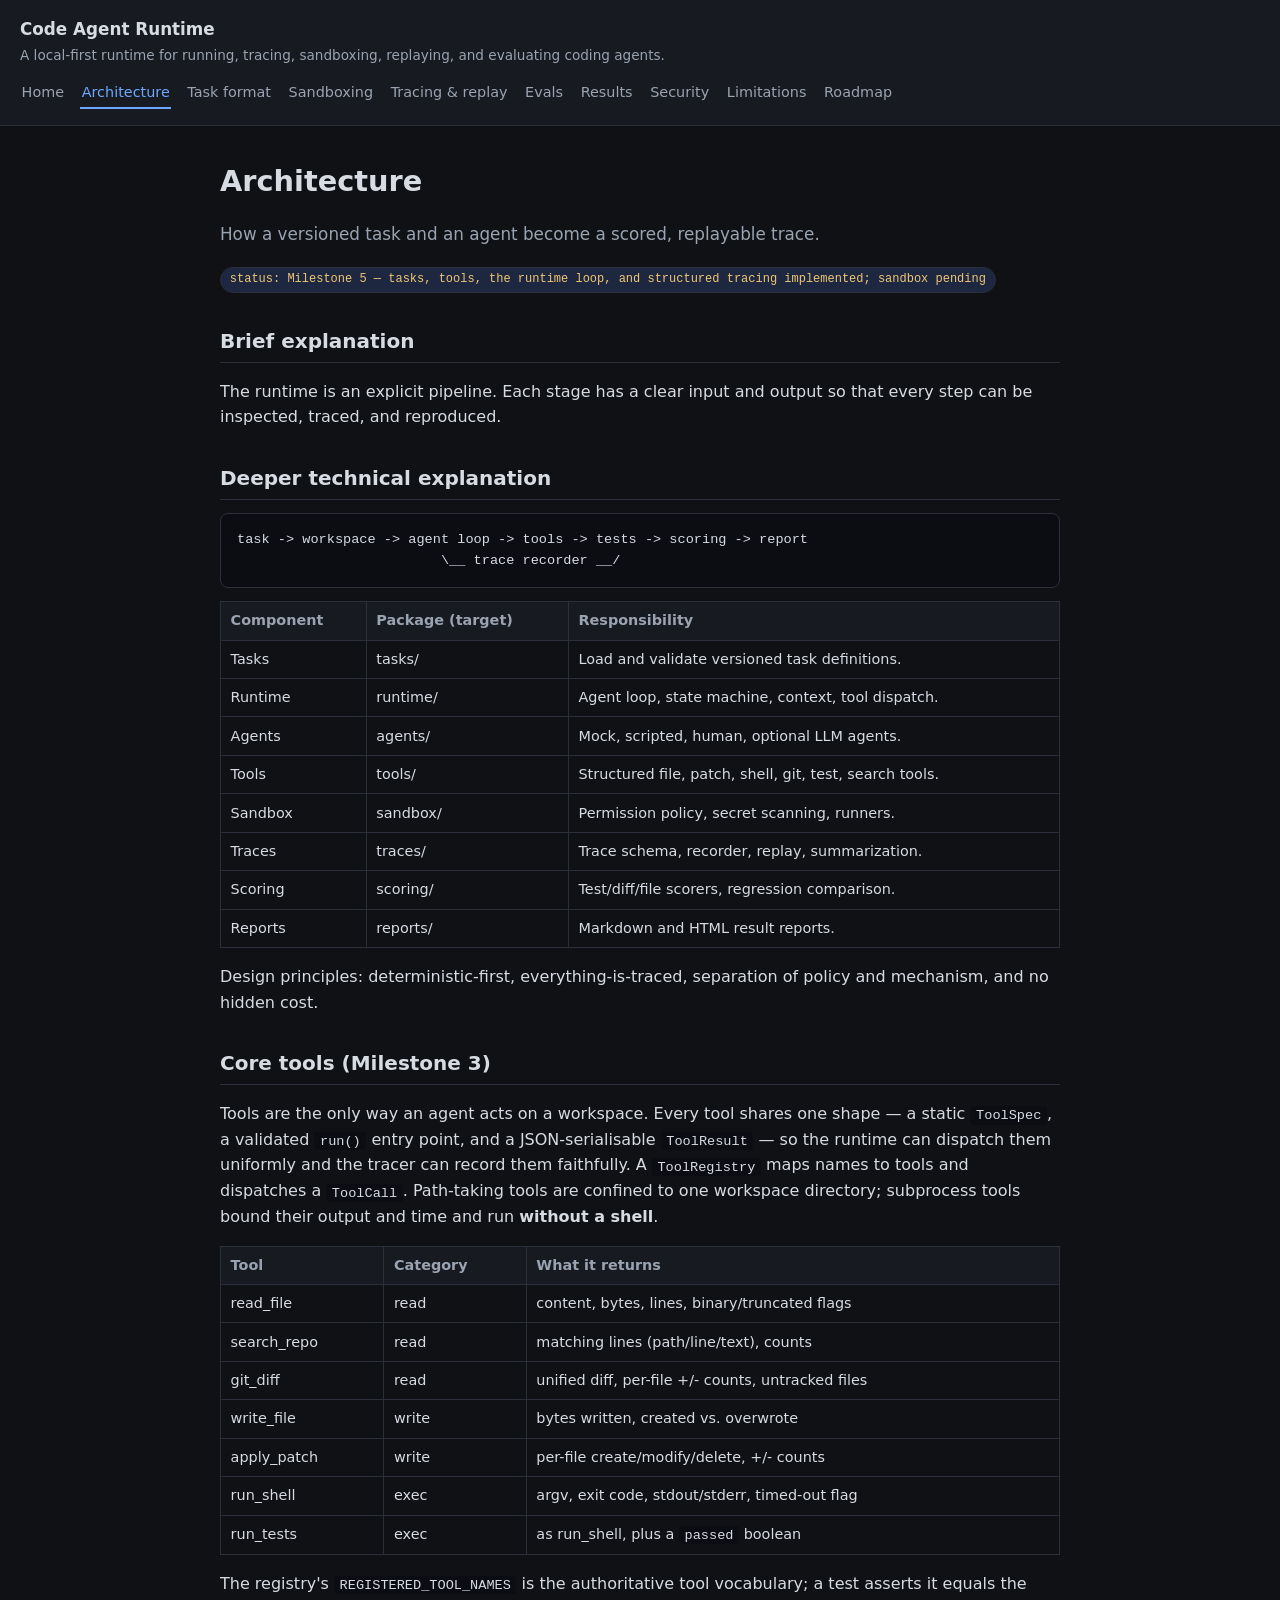
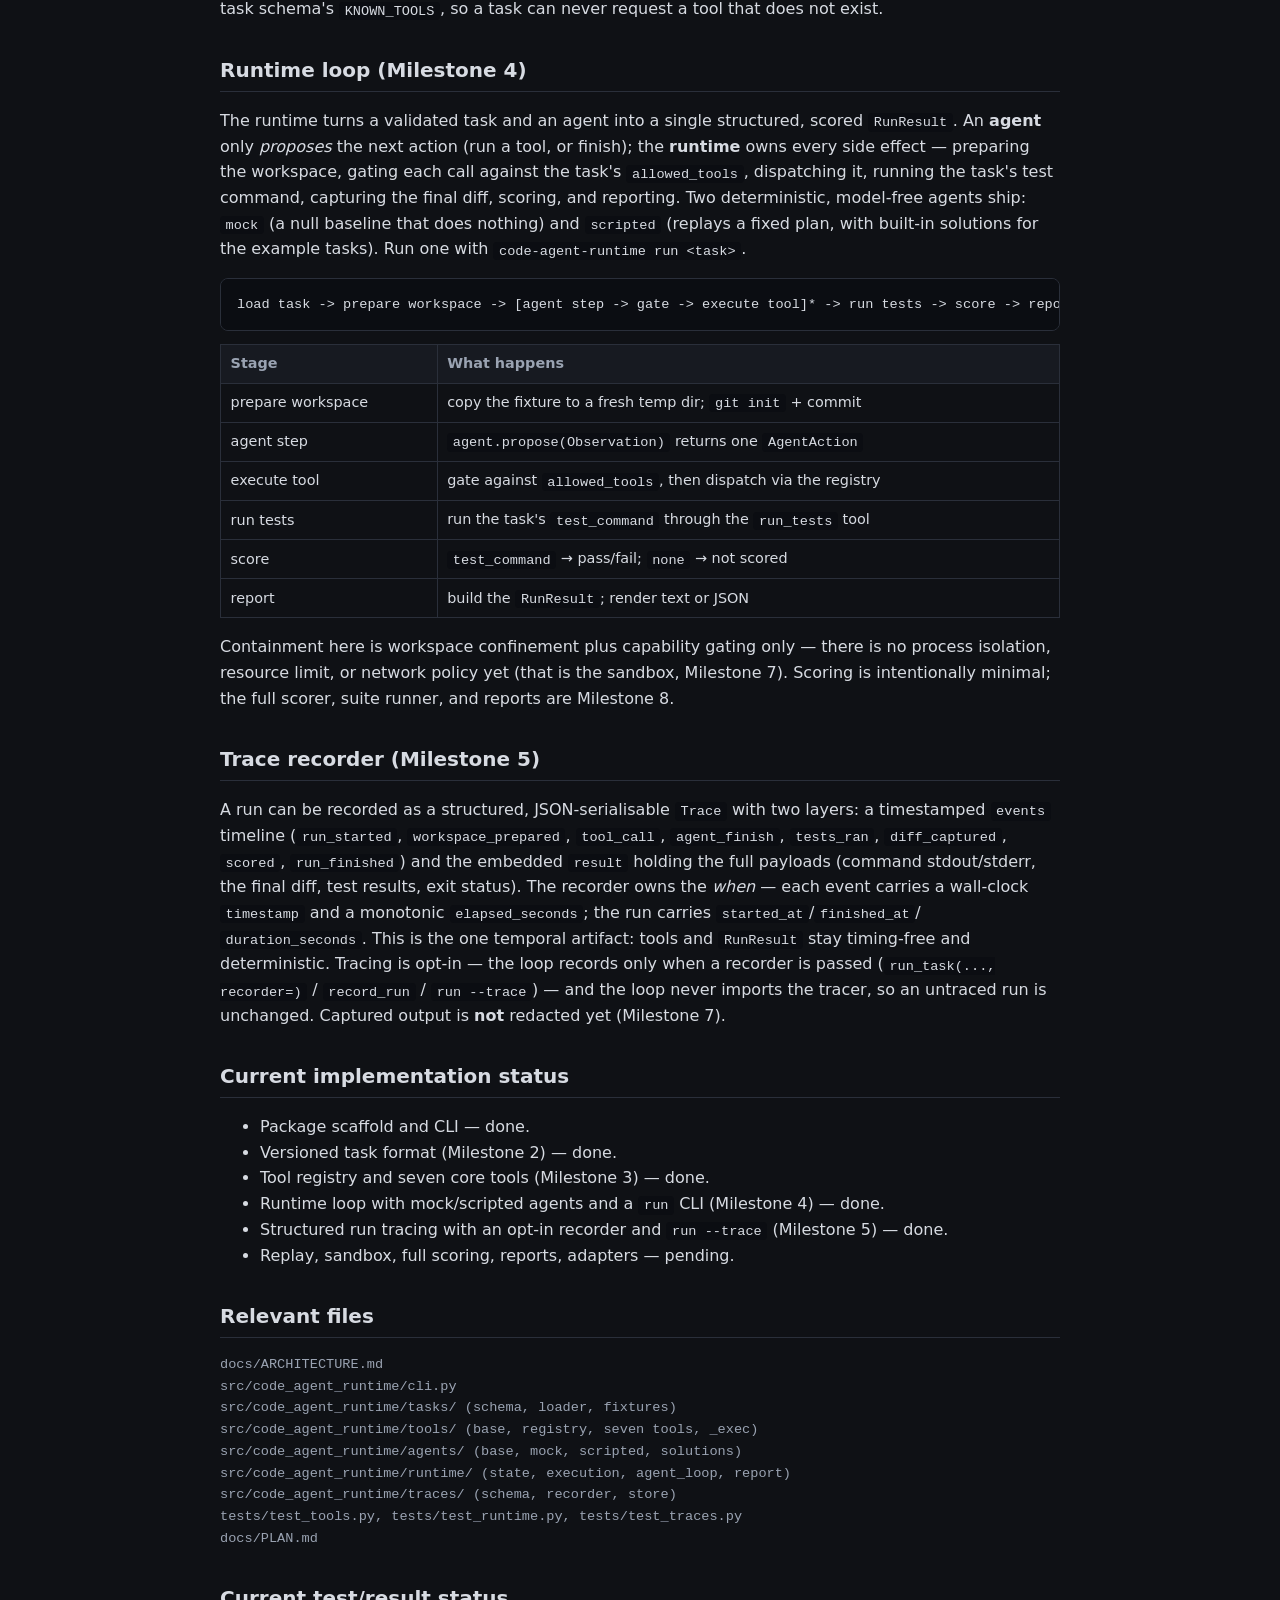
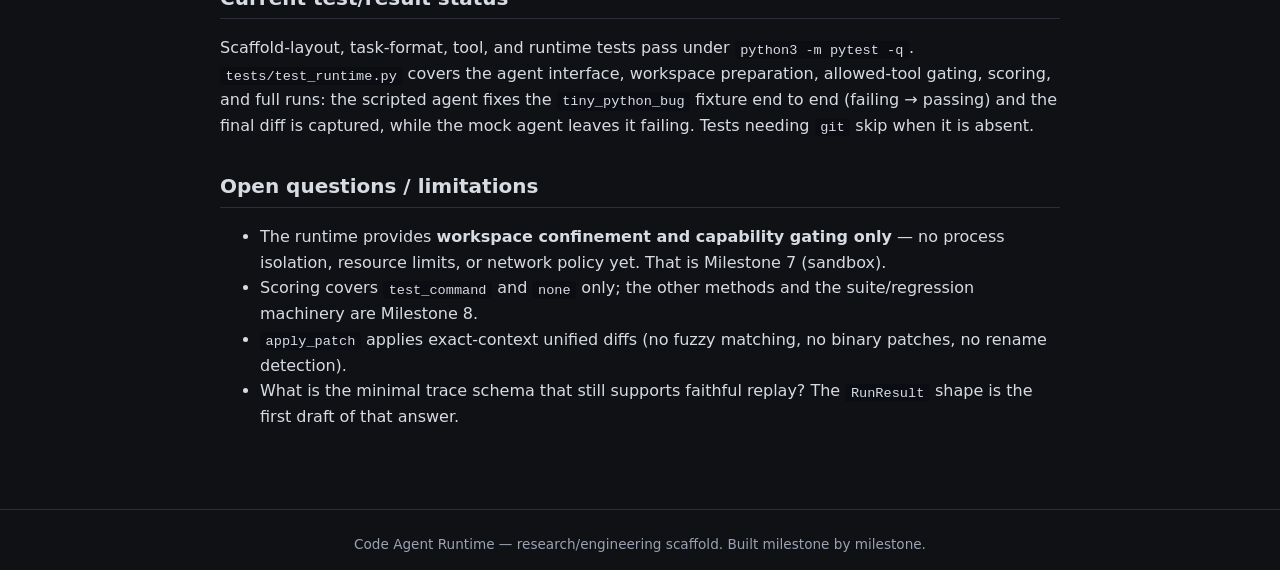
==== site/architecture.html @ aebbe6ce "Add structured run tracing Milestone 5: record every run as a structured, JSON-serialisable Trace — " ====
<!doctype html>
<html lang="en">
<head>
  <meta charset="utf-8">
  <meta name="viewport" content="width=device-width, initial-scale=1">
  <title>Architecture — Code Agent Runtime</title>
  <link rel="stylesheet" href="style.css">
</head>
<body>
<header class="site">
  <a class="brand" href="index.html">Code Agent Runtime</a>
  <div class="tagline">A local-first runtime for running, tracing, sandboxing, replaying, and evaluating coding agents.</div>
  <nav class="site">
    <a href="index.html">Home</a>
    <a href="architecture.html" class="active">Architecture</a>
    <a href="task-format.html">Task format</a>
    <a href="sandboxing.html">Sandboxing</a>
    <a href="tracing-replay.html">Tracing &amp; replay</a>
    <a href="evals.html">Evals</a>
    <a href="results.html">Results</a>
    <a href="security.html">Security</a>
    <a href="limitations.html">Limitations</a>
    <a href="roadmap.html">Roadmap</a>
  </nav>
</header>
<main>
  <h1>Architecture</h1>
  <p class="lede">How a versioned task and an agent become a scored, replayable trace.</p>
  <p><span class="status scaffold">status: Milestone 5 — tasks, tools, the runtime loop, and structured tracing implemented; sandbox pending</span></p>

  <h2>Brief explanation</h2>
  <p>The runtime is an explicit pipeline. Each stage has a clear input and output so that
  every step can be inspected, traced, and reproduced.</p>

  <h2>Deeper technical explanation</h2>
  <pre><code>task -&gt; workspace -&gt; agent loop -&gt; tools -&gt; tests -&gt; scoring -&gt; report
                         \__ trace recorder __/</code></pre>
  <table>
    <tr><th>Component</th><th>Package (target)</th><th>Responsibility</th></tr>
    <tr><td>Tasks</td><td>tasks/</td><td>Load and validate versioned task definitions.</td></tr>
    <tr><td>Runtime</td><td>runtime/</td><td>Agent loop, state machine, context, tool dispatch.</td></tr>
    <tr><td>Agents</td><td>agents/</td><td>Mock, scripted, human, optional LLM agents.</td></tr>
    <tr><td>Tools</td><td>tools/</td><td>Structured file, patch, shell, git, test, search tools.</td></tr>
    <tr><td>Sandbox</td><td>sandbox/</td><td>Permission policy, secret scanning, runners.</td></tr>
    <tr><td>Traces</td><td>traces/</td><td>Trace schema, recorder, replay, summarization.</td></tr>
    <tr><td>Scoring</td><td>scoring/</td><td>Test/diff/file scorers, regression comparison.</td></tr>
    <tr><td>Reports</td><td>reports/</td><td>Markdown and HTML result reports.</td></tr>
  </table>
  <p>Design principles: deterministic-first, everything-is-traced, separation of policy and
  mechanism, and no hidden cost.</p>

  <h2>Core tools (Milestone 3)</h2>
  <p>Tools are the only way an agent acts on a workspace. Every tool shares one shape — a
  static <code>ToolSpec</code>, a validated <code>run()</code> entry point, and a
  JSON-serialisable <code>ToolResult</code> — so the runtime can dispatch them uniformly and
  the tracer can record them faithfully. A <code>ToolRegistry</code> maps names to tools and
  dispatches a <code>ToolCall</code>. Path-taking tools are confined to one workspace
  directory; subprocess tools bound their output and time and run <strong>without a
  shell</strong>.</p>
  <table>
    <tr><th>Tool</th><th>Category</th><th>What it returns</th></tr>
    <tr><td>read_file</td><td>read</td><td>content, bytes, lines, binary/truncated flags</td></tr>
    <tr><td>search_repo</td><td>read</td><td>matching lines (path/line/text), counts</td></tr>
    <tr><td>git_diff</td><td>read</td><td>unified diff, per-file +/- counts, untracked files</td></tr>
    <tr><td>write_file</td><td>write</td><td>bytes written, created vs. overwrote</td></tr>
    <tr><td>apply_patch</td><td>write</td><td>per-file create/modify/delete, +/- counts</td></tr>
    <tr><td>run_shell</td><td>exec</td><td>argv, exit code, stdout/stderr, timed-out flag</td></tr>
    <tr><td>run_tests</td><td>exec</td><td>as run_shell, plus a <code>passed</code> boolean</td></tr>
  </table>
  <p>The registry's <code>REGISTERED_TOOL_NAMES</code> is the authoritative tool vocabulary;
  a test asserts it equals the task schema's <code>KNOWN_TOOLS</code>, so a task can never
  request a tool that does not exist.</p>

  <h2>Runtime loop (Milestone 4)</h2>
  <p>The runtime turns a validated task and an agent into a single structured, scored
  <code>RunResult</code>. An <strong>agent</strong> only <em>proposes</em> the next action
  (run a tool, or finish); the <strong>runtime</strong> owns every side effect — preparing
  the workspace, gating each call against the task's <code>allowed_tools</code>, dispatching
  it, running the task's test command, capturing the final diff, scoring, and reporting. Two
  deterministic, model-free agents ship: <code>mock</code> (a null baseline that does
  nothing) and <code>scripted</code> (replays a fixed plan, with built-in solutions for the
  example tasks). Run one with <code>code-agent-runtime run &lt;task&gt;</code>.</p>
  <pre><code>load task -&gt; prepare workspace -&gt; [agent step -&gt; gate -&gt; execute tool]* -&gt; run tests -&gt; score -&gt; report</code></pre>
  <table>
    <tr><th>Stage</th><th>What happens</th></tr>
    <tr><td>prepare workspace</td><td>copy the fixture to a fresh temp dir; <code>git init</code> + commit</td></tr>
    <tr><td>agent step</td><td><code>agent.propose(Observation)</code> returns one <code>AgentAction</code></td></tr>
    <tr><td>execute tool</td><td>gate against <code>allowed_tools</code>, then dispatch via the registry</td></tr>
    <tr><td>run tests</td><td>run the task's <code>test_command</code> through the <code>run_tests</code> tool</td></tr>
    <tr><td>score</td><td><code>test_command</code> → pass/fail; <code>none</code> → not scored</td></tr>
    <tr><td>report</td><td>build the <code>RunResult</code>; render text or JSON</td></tr>
  </table>
  <p>Containment here is workspace confinement plus capability gating only — there is no
  process isolation, resource limit, or network policy yet (that is the sandbox, Milestone 7).
  Scoring is intentionally minimal; the full scorer, suite runner, and reports are Milestone 8.</p>

  <h2>Trace recorder (Milestone 5)</h2>
  <p>A run can be recorded as a structured, JSON-serialisable <code>Trace</code> with two
  layers: a timestamped <code>events</code> timeline (<code>run_started</code>,
  <code>workspace_prepared</code>, <code>tool_call</code>, <code>agent_finish</code>,
  <code>tests_ran</code>, <code>diff_captured</code>, <code>scored</code>,
  <code>run_finished</code>) and the embedded <code>result</code> holding the full payloads
  (command stdout/stderr, the final diff, test results, exit status). The recorder owns the
  <em>when</em> — each event carries a wall-clock <code>timestamp</code> and a monotonic
  <code>elapsed_seconds</code>; the run carries <code>started_at</code>/<code>finished_at</code>/
  <code>duration_seconds</code>. This is the one temporal artifact: tools and
  <code>RunResult</code> stay timing-free and deterministic. Tracing is opt-in — the loop
  records only when a recorder is passed (<code>run_task(..., recorder=)</code> /
  <code>record_run</code> / <code>run --trace</code>) — and the loop never imports the tracer,
  so an untraced run is unchanged. Captured output is <strong>not</strong> redacted yet
  (Milestone 7).</p>

  <h2>Current implementation status</h2>
  <ul>
    <li>Package scaffold and CLI — done.</li>
    <li>Versioned task format (Milestone 2) — done.</li>
    <li>Tool registry and seven core tools (Milestone 3) — done.</li>
    <li>Runtime loop with mock/scripted agents and a <code>run</code> CLI (Milestone 4) — done.</li>
    <li>Structured run tracing with an opt-in recorder and <code>run --trace</code> (Milestone 5) — done.</li>
    <li>Replay, sandbox, full scoring, reports, adapters — pending.</li>
  </ul>

  <h2>Relevant files</h2>
  <ul class="files">
    <li>docs/ARCHITECTURE.md</li>
    <li>src/code_agent_runtime/cli.py</li>
    <li>src/code_agent_runtime/tasks/ (schema, loader, fixtures)</li>
    <li>src/code_agent_runtime/tools/ (base, registry, seven tools, _exec)</li>
    <li>src/code_agent_runtime/agents/ (base, mock, scripted, solutions)</li>
    <li>src/code_agent_runtime/runtime/ (state, execution, agent_loop, report)</li>
    <li>src/code_agent_runtime/traces/ (schema, recorder, store)</li>
    <li>tests/test_tools.py, tests/test_runtime.py, tests/test_traces.py</li>
    <li>docs/PLAN.md</li>
  </ul>

  <h2>Current test/result status</h2>
  <p>Scaffold-layout, task-format, tool, and runtime tests pass under
  <code>python3 -m pytest -q</code>. <code>tests/test_runtime.py</code> covers the agent
  interface, workspace preparation, allowed-tool gating, scoring, and full runs: the scripted
  agent fixes the <code>tiny_python_bug</code> fixture end to end (failing → passing) and the
  final diff is captured, while the mock agent leaves it failing. Tests needing <code>git</code>
  skip when it is absent.</p>

  <h2>Open questions / limitations</h2>
  <ul>
    <li>The runtime provides <strong>workspace confinement and capability gating only</strong>
      — no process isolation, resource limits, or network policy yet. That is Milestone 7
      (sandbox).</li>
    <li>Scoring covers <code>test_command</code> and <code>none</code> only; the other methods
      and the suite/regression machinery are Milestone 8.</li>
    <li><code>apply_patch</code> applies exact-context unified diffs (no fuzzy matching, no
      binary patches, no rename detection).</li>
    <li>What is the minimal trace schema that still supports faithful replay? The
      <code>RunResult</code> shape is the first draft of that answer.</li>
  </ul>
</main>
<footer class="site">Code Agent Runtime — research/engineering scaffold. Built milestone by milestone.</footer>
</body>
</html>
---- site/style.css ----
/* Code Agent Runtime — shared static-site styles.
   Plain CSS, no build step, no external fonts or assets. */

:root {
  --bg: #0f1115;
  --panel: #171a21;
  --border: #2a2f3a;
  --text: #d7dbe2;
  --muted: #9aa3b2;
  --accent: #6ea8fe;
  --accent-soft: #1d2740;
  --ok: #7ee2a8;
  --warn: #f0c674;
  --mono: ui-monospace, SFMono-Regular, "SF Mono", Menlo, Consolas, monospace;
}

* { box-sizing: border-box; }

body {
  margin: 0;
  font-family: system-ui, -apple-system, Segoe UI, Roboto, Helvetica, Arial, sans-serif;
  line-height: 1.6;
  color: var(--text);
  background: var(--bg);
}

header.site {
  border-bottom: 1px solid var(--border);
  background: var(--panel);
  padding: 1rem 1.25rem;
}

header.site .brand {
  font-weight: 700;
  font-size: 1.05rem;
  color: var(--text);
  text-decoration: none;
}

header.site .tagline {
  color: var(--muted);
  font-size: 0.85rem;
  margin-top: 0.15rem;
}

nav.site {
  display: flex;
  flex-wrap: wrap;
  gap: 0.4rem 0.9rem;
  margin-top: 0.75rem;
}

nav.site a {
  color: var(--muted);
  text-decoration: none;
  font-size: 0.9rem;
  padding: 0.15rem 0.1rem;
  border-bottom: 2px solid transparent;
}

nav.site a:hover { color: var(--text); }
nav.site a.active { color: var(--accent); border-bottom-color: var(--accent); }

main {
  max-width: 880px;
  margin: 0 auto;
  padding: 2rem 1.25rem 4rem;
}

h1 { font-size: 1.8rem; margin: 0 0 0.25rem; }
h2 {
  font-size: 1.25rem;
  margin: 2rem 0 0.5rem;
  padding-bottom: 0.3rem;
  border-bottom: 1px solid var(--border);
}
h3 { font-size: 1.05rem; margin: 1.2rem 0 0.4rem; }

p, li { color: var(--text); }
a { color: var(--accent); }

.lede { color: var(--muted); font-size: 1.05rem; }

.status {
  display: inline-block;
  font-size: 0.75rem;
  font-family: var(--mono);
  padding: 0.15rem 0.55rem;
  border-radius: 999px;
  border: 1px solid var(--border);
  background: var(--accent-soft);
  color: var(--accent);
}

.status.scaffold { color: var(--warn); }
.status.done { color: var(--ok); }

code, pre {
  font-family: var(--mono);
  font-size: 0.85rem;
}

pre {
  background: #0b0d12;
  border: 1px solid var(--border);
  border-radius: 8px;
  padding: 0.9rem 1rem;
  overflow-x: auto;
}

code { background: #0b0d12; padding: 0.1rem 0.35rem; border-radius: 4px; }
pre code { background: none; padding: 0; }

table {
  border-collapse: collapse;
  width: 100%;
  margin: 0.75rem 0;
  font-size: 0.9rem;
}
th, td { border: 1px solid var(--border); padding: 0.45rem 0.6rem; text-align: left; }
th { background: var(--panel); color: var(--muted); }

ul.files { list-style: none; padding-left: 0; }
ul.files li { font-family: var(--mono); font-size: 0.85rem; color: var(--muted); }

.callout {
  border: 1px solid var(--border);
  border-left: 3px solid var(--accent);
  background: var(--panel);
  border-radius: 6px;
  padding: 0.75rem 1rem;
  margin: 1rem 0;
  color: var(--muted);
}

footer.site {
  border-top: 1px solid var(--border);
  color: var(--muted);
  font-size: 0.85rem;
  padding: 1.5rem 1.25rem;
  text-align: center;
}
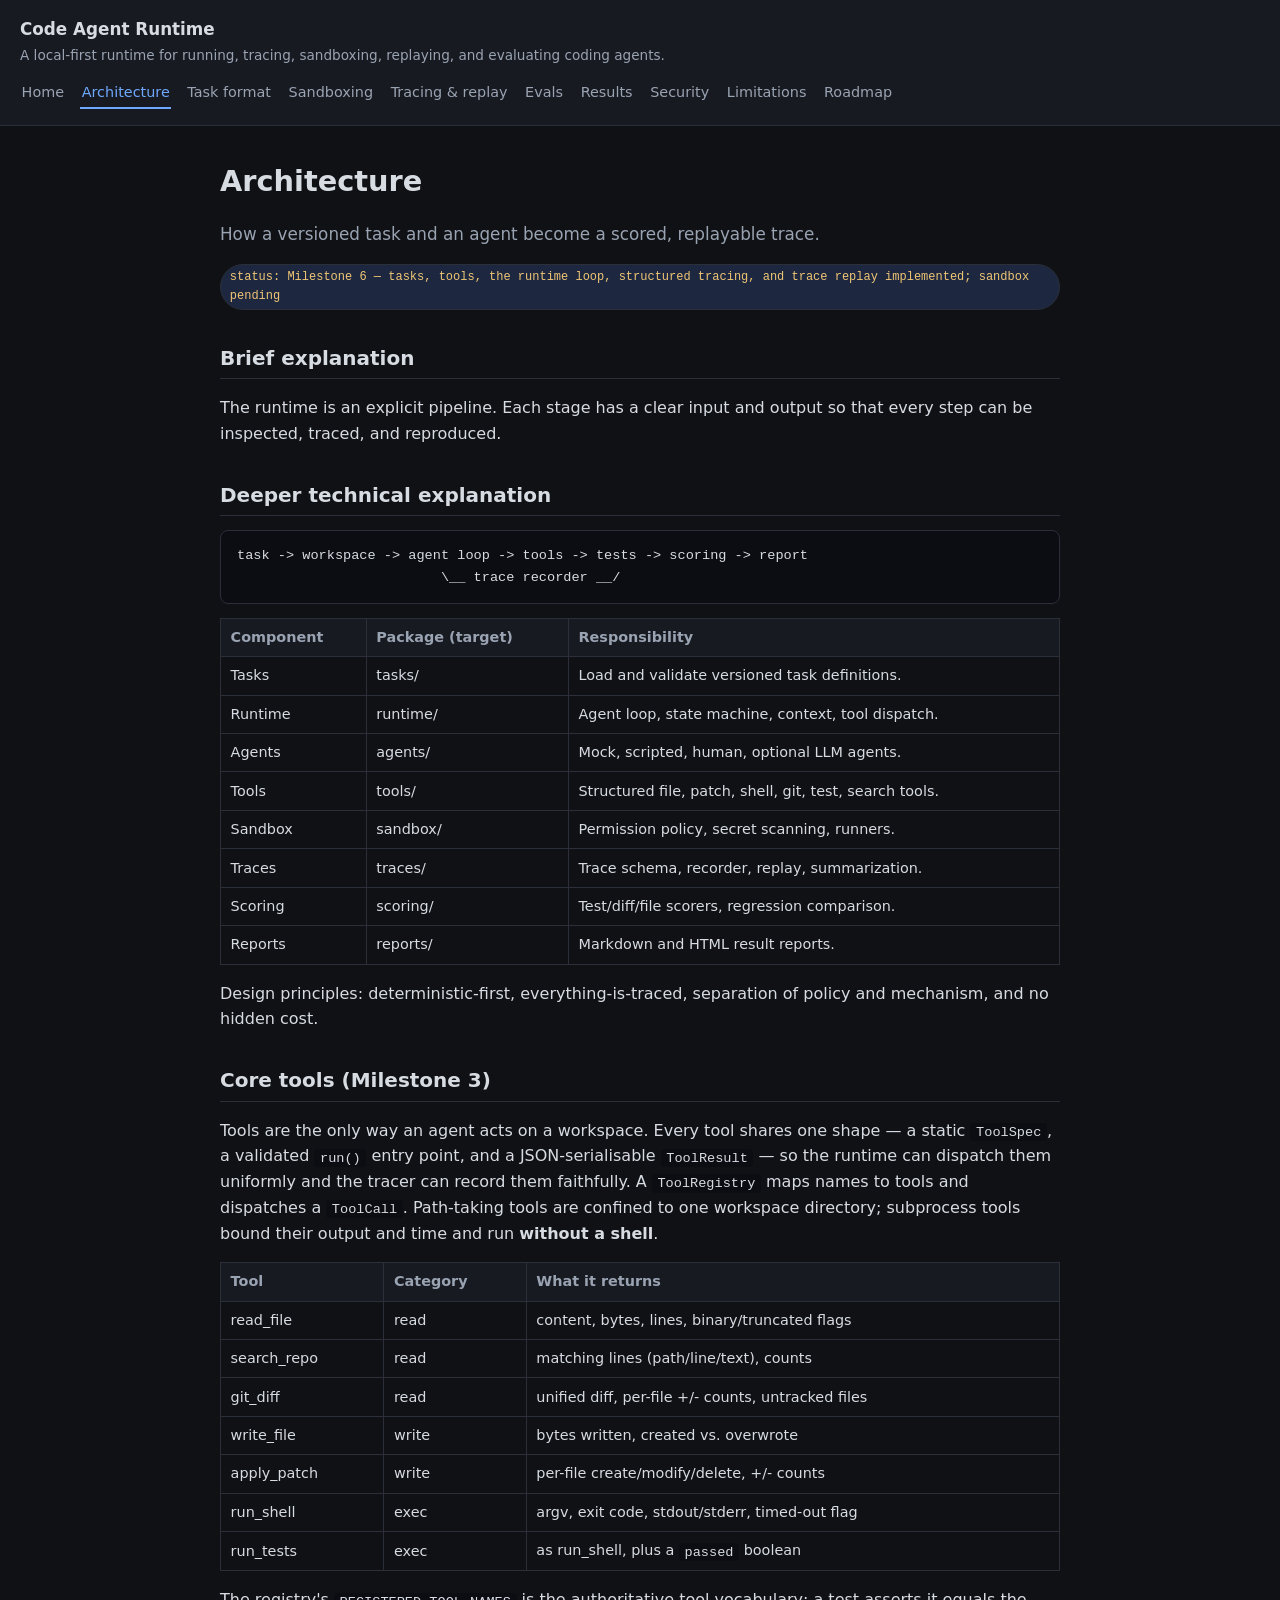
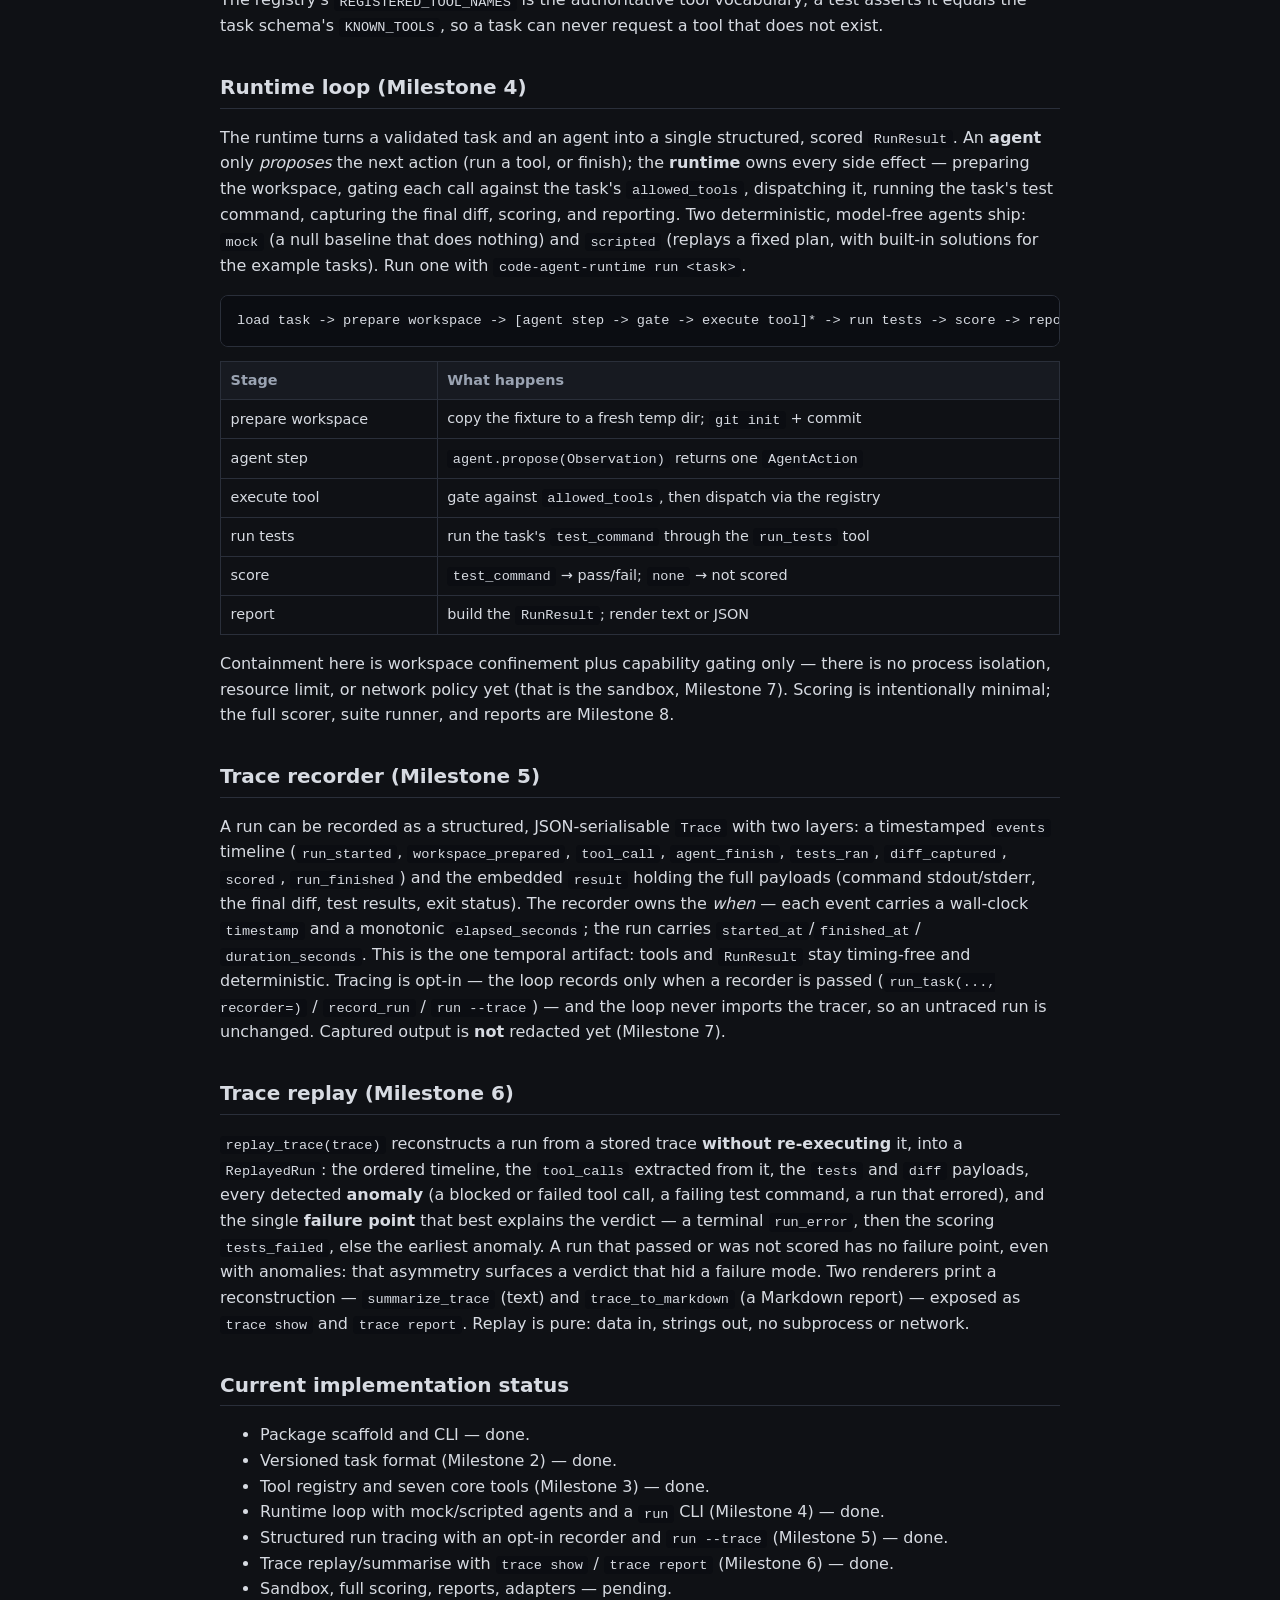
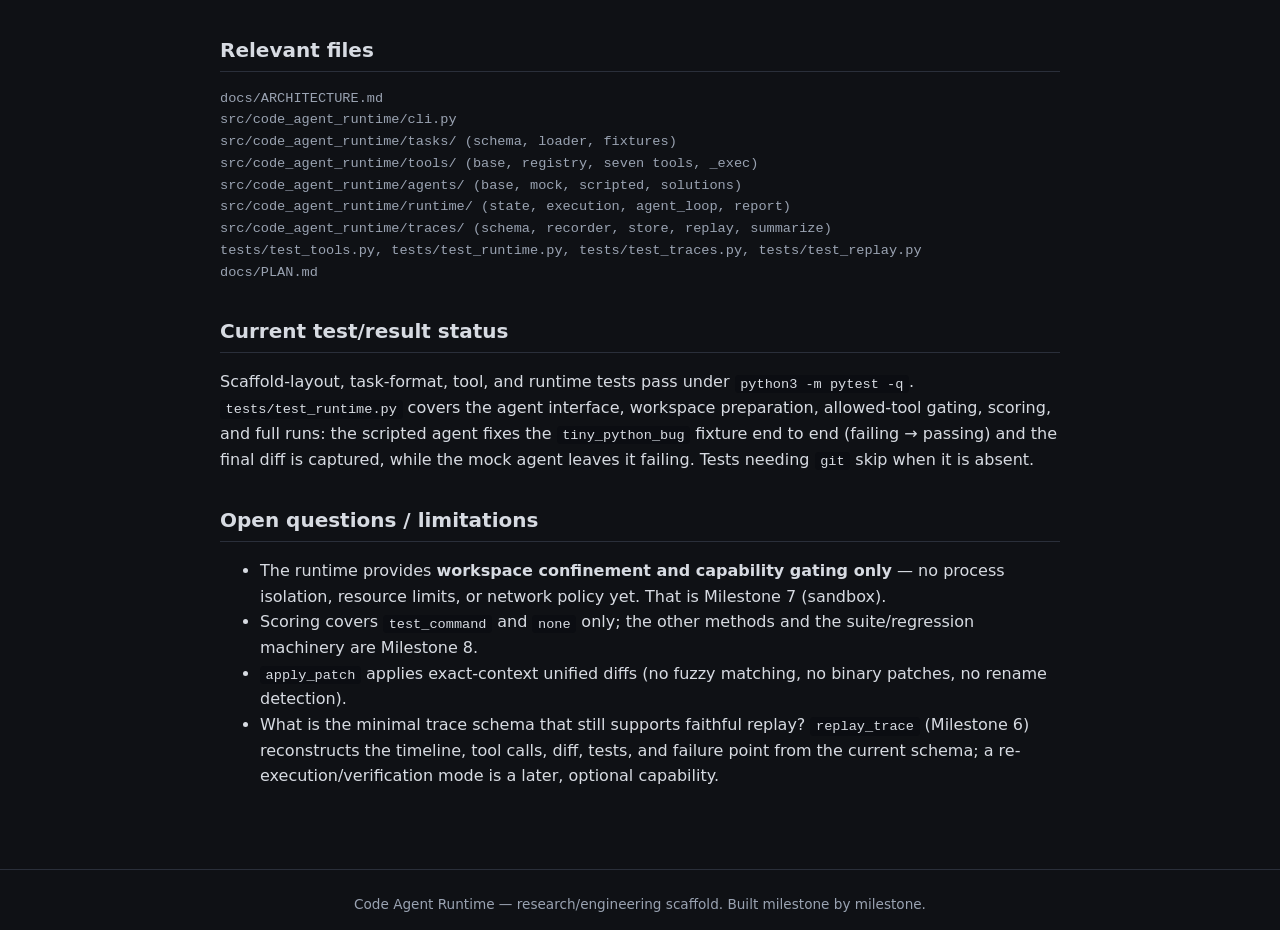
==== commit b9d5ec3b: "Add trace inspection and replay tooling Milestone 6. Reconstruct a run from a stored trace without r" ====
--- a/site/architecture.html
+++ b/site/architecture.html
@@ -26,7 +26,7 @@
 <main>
   <h1>Architecture</h1>
   <p class="lede">How a versioned task and an agent become a scored, replayable trace.</p>
-  <p><span class="status scaffold">status: Milestone 5 — tasks, tools, the runtime loop, and structured tracing implemented; sandbox pending</span></p>
+  <p><span class="status scaffold">status: Milestone 6 — tasks, tools, the runtime loop, structured tracing, and trace replay implemented; sandbox pending</span></p>
 
   <h2>Brief explanation</h2>
   <p>The runtime is an explicit pipeline. Each stage has a clear input and output so that
@@ -110,6 +110,19 @@
   so an untraced run is unchanged. Captured output is <strong>not</strong> redacted yet
   (Milestone 7).</p>
 
+  <h2>Trace replay (Milestone 6)</h2>
+  <p><code>replay_trace(trace)</code> reconstructs a run from a stored trace
+  <strong>without re-executing</strong> it, into a <code>ReplayedRun</code>: the ordered
+  timeline, the <code>tool_calls</code> extracted from it, the <code>tests</code> and
+  <code>diff</code> payloads, every detected <strong>anomaly</strong> (a blocked or failed tool
+  call, a failing test command, a run that errored), and the single <strong>failure point</strong>
+  that best explains the verdict — a terminal <code>run_error</code>, then the scoring
+  <code>tests_failed</code>, else the earliest anomaly. A run that passed or was not scored has
+  no failure point, even with anomalies: that asymmetry surfaces a verdict that hid a failure
+  mode. Two renderers print a reconstruction — <code>summarize_trace</code> (text) and
+  <code>trace_to_markdown</code> (a Markdown report) — exposed as <code>trace show</code> and
+  <code>trace report</code>. Replay is pure: data in, strings out, no subprocess or network.</p>
+
   <h2>Current implementation status</h2>
   <ul>
     <li>Package scaffold and CLI — done.</li>
@@ -117,7 +130,8 @@
     <li>Tool registry and seven core tools (Milestone 3) — done.</li>
     <li>Runtime loop with mock/scripted agents and a <code>run</code> CLI (Milestone 4) — done.</li>
     <li>Structured run tracing with an opt-in recorder and <code>run --trace</code> (Milestone 5) — done.</li>
-    <li>Replay, sandbox, full scoring, reports, adapters — pending.</li>
+    <li>Trace replay/summarise with <code>trace show</code> / <code>trace report</code> (Milestone 6) — done.</li>
+    <li>Sandbox, full scoring, reports, adapters — pending.</li>
   </ul>
 
   <h2>Relevant files</h2>
@@ -128,8 +142,8 @@
     <li>src/code_agent_runtime/tools/ (base, registry, seven tools, _exec)</li>
     <li>src/code_agent_runtime/agents/ (base, mock, scripted, solutions)</li>
     <li>src/code_agent_runtime/runtime/ (state, execution, agent_loop, report)</li>
-    <li>src/code_agent_runtime/traces/ (schema, recorder, store)</li>
-    <li>tests/test_tools.py, tests/test_runtime.py, tests/test_traces.py</li>
+    <li>src/code_agent_runtime/traces/ (schema, recorder, store, replay, summarize)</li>
+    <li>tests/test_tools.py, tests/test_runtime.py, tests/test_traces.py, tests/test_replay.py</li>
     <li>docs/PLAN.md</li>
   </ul>
 
@@ -150,8 +164,10 @@
       and the suite/regression machinery are Milestone 8.</li>
     <li><code>apply_patch</code> applies exact-context unified diffs (no fuzzy matching, no
       binary patches, no rename detection).</li>
-    <li>What is the minimal trace schema that still supports faithful replay? The
-      <code>RunResult</code> shape is the first draft of that answer.</li>
+    <li>What is the minimal trace schema that still supports faithful replay?
+      <code>replay_trace</code> (Milestone 6) reconstructs the timeline, tool calls, diff,
+      tests, and failure point from the current schema; a re-execution/verification mode is a
+      later, optional capability.</li>
   </ul>
 </main>
 <footer class="site">Code Agent Runtime — research/engineering scaffold. Built milestone by milestone.</footer>
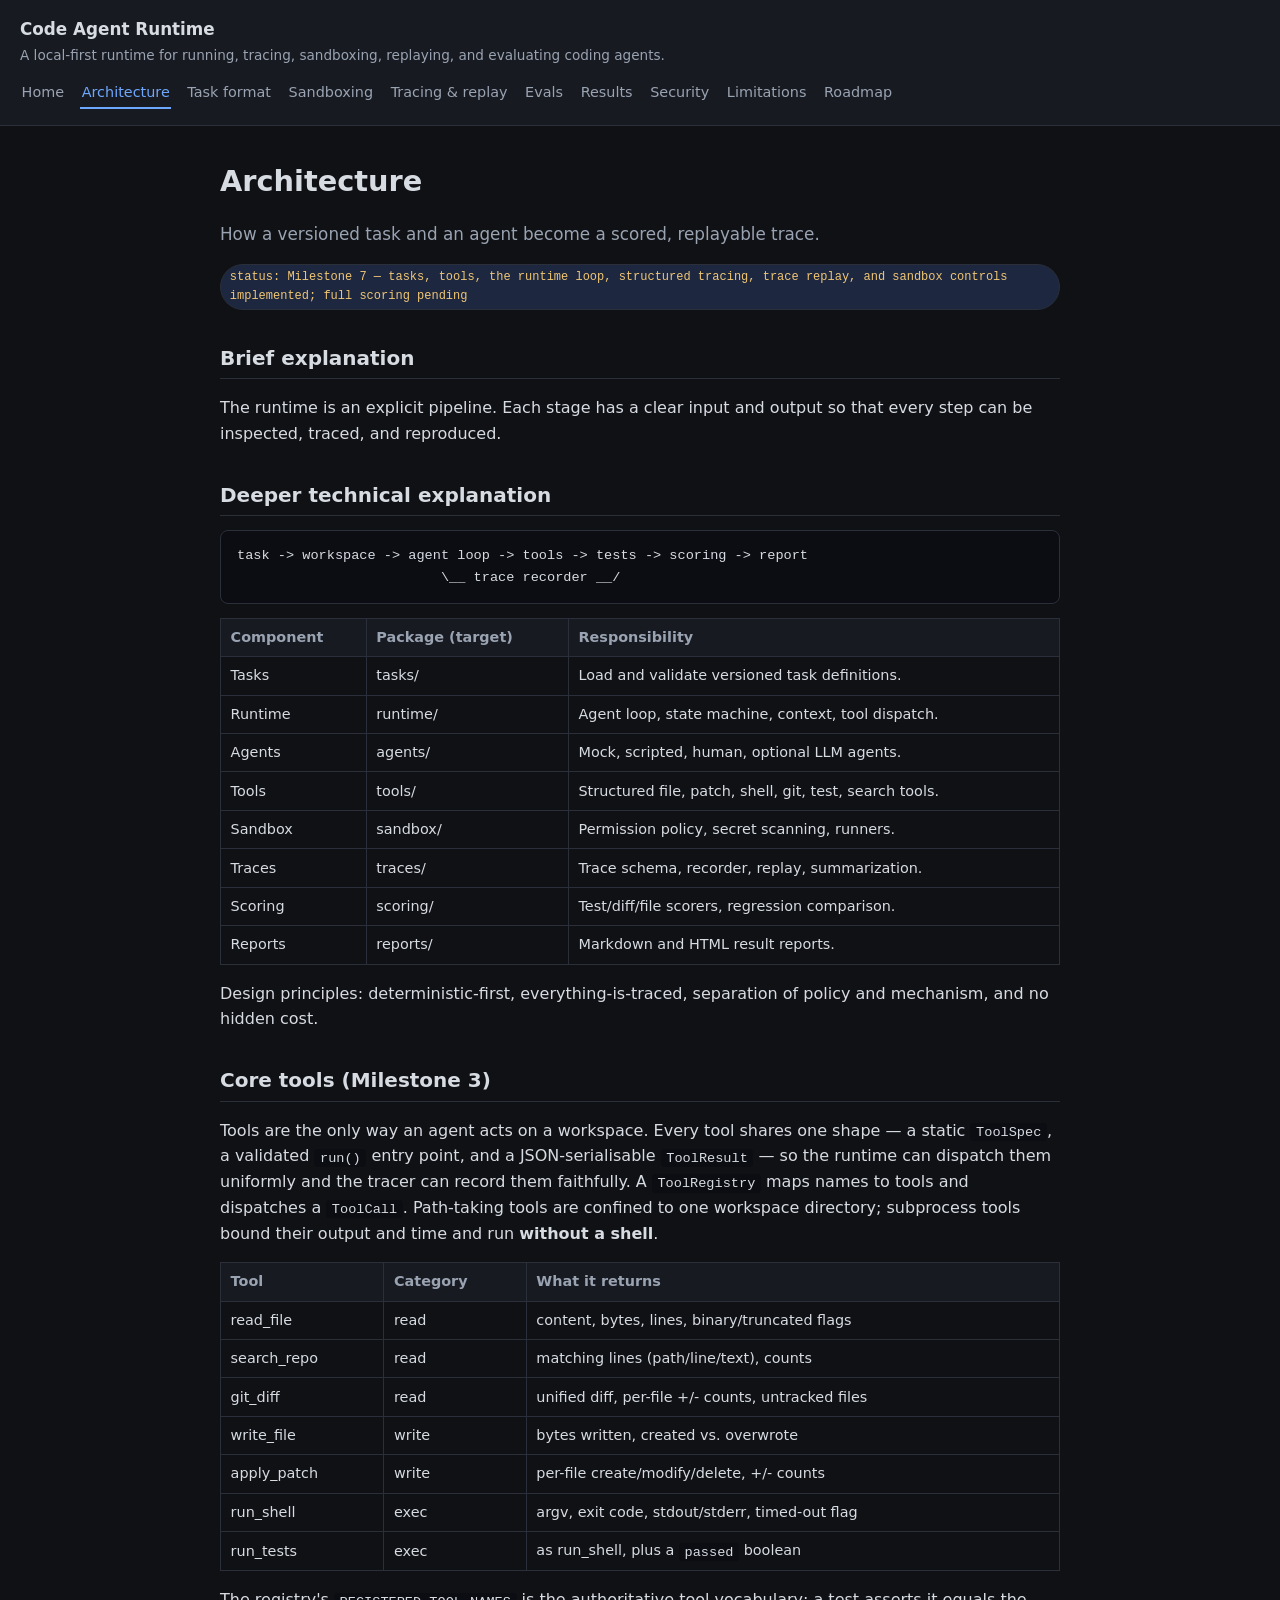
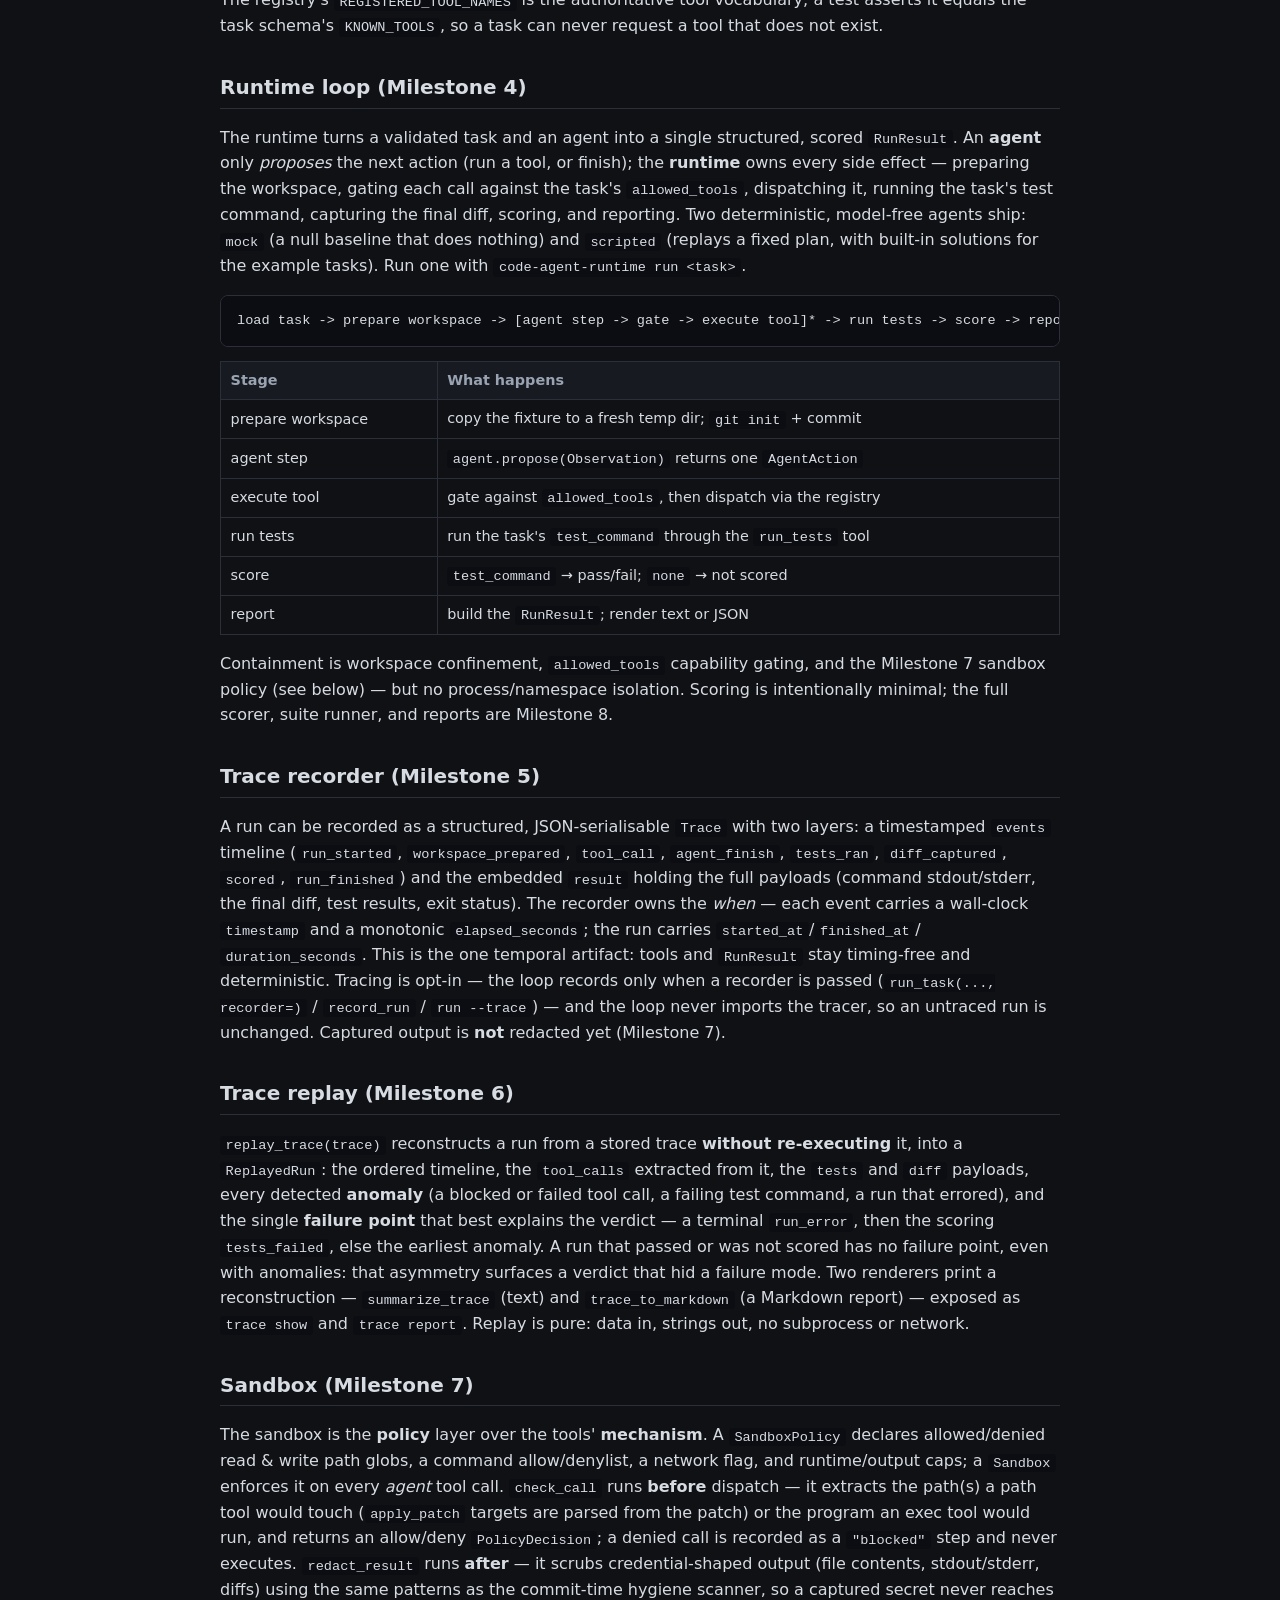
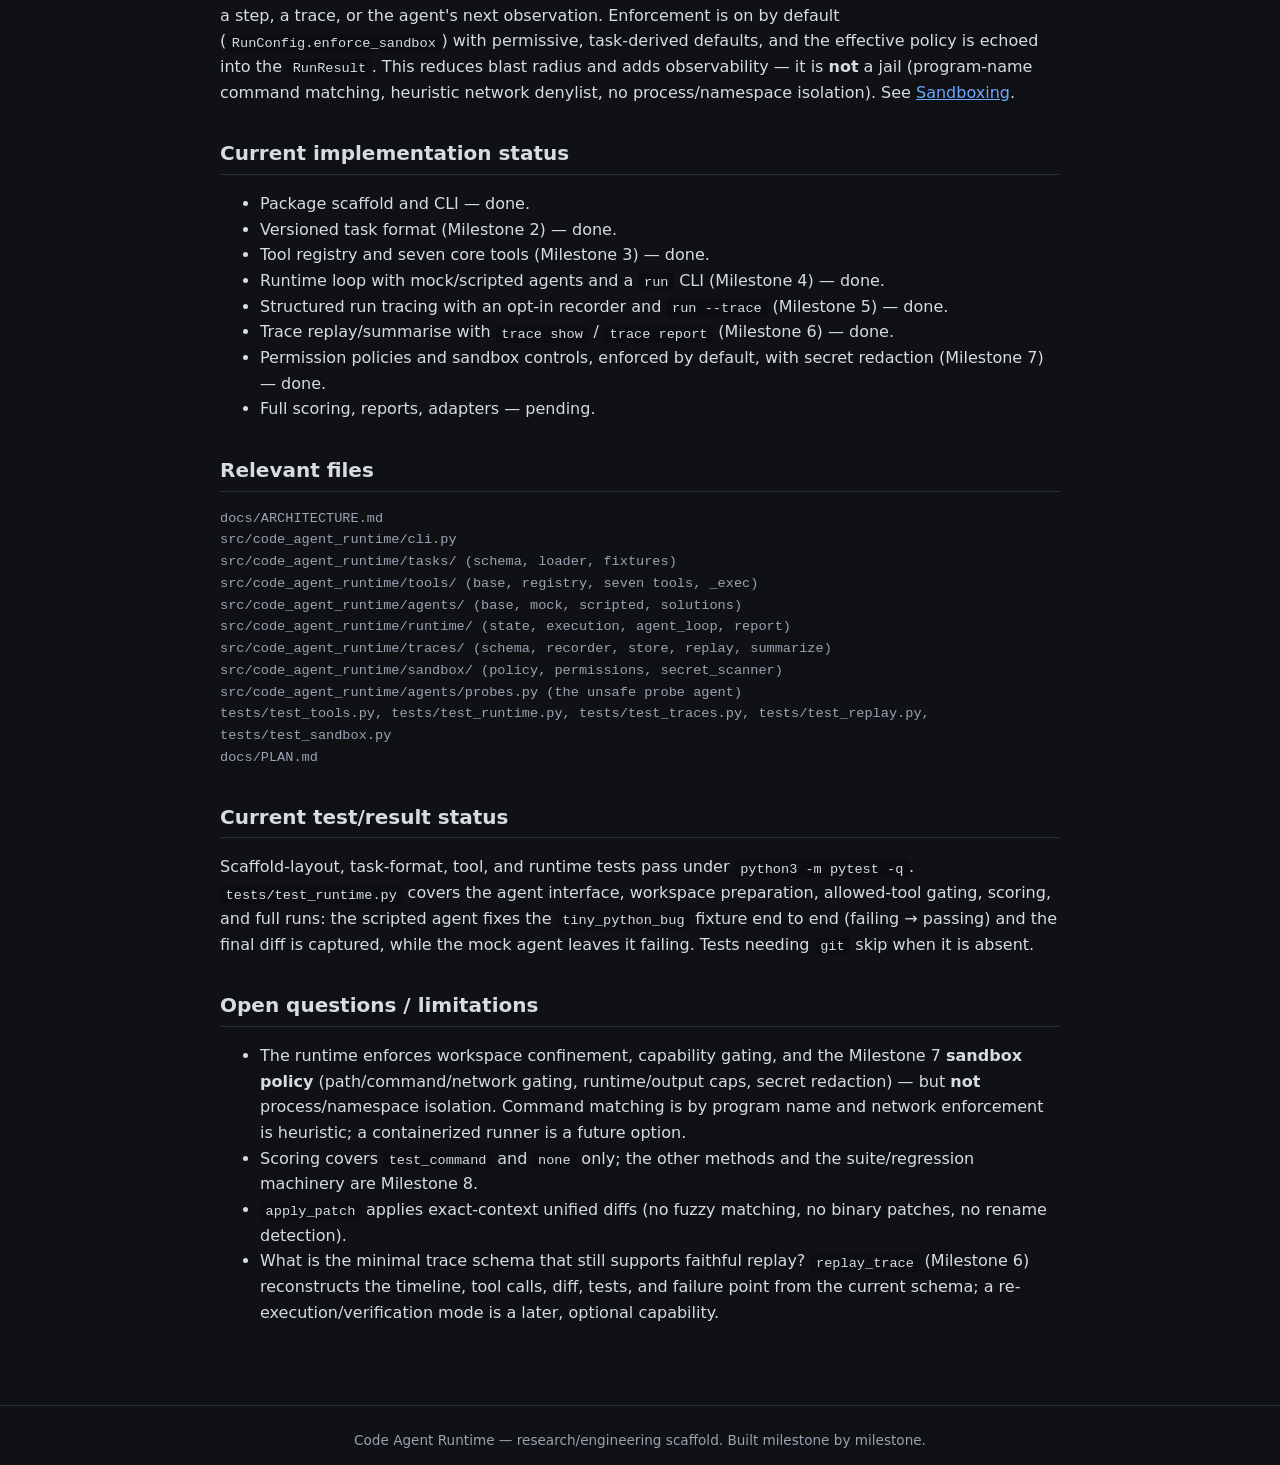
==== commit 9d31c727: "Add permission policies and sandbox controls Milestone 7: a declarative SandboxPolicy and a Sandbox " ====
--- a/site/architecture.html
+++ b/site/architecture.html
@@ -26,7 +26,7 @@
 <main>
   <h1>Architecture</h1>
   <p class="lede">How a versioned task and an agent become a scored, replayable trace.</p>
-  <p><span class="status scaffold">status: Milestone 6 — tasks, tools, the runtime loop, structured tracing, and trace replay implemented; sandbox pending</span></p>
+  <p><span class="status scaffold">status: Milestone 7 — tasks, tools, the runtime loop, structured tracing, trace replay, and sandbox controls implemented; full scoring pending</span></p>
 
   <h2>Brief explanation</h2>
   <p>The runtime is an explicit pipeline. Each stage has a clear input and output so that
@@ -90,9 +90,9 @@
     <tr><td>score</td><td><code>test_command</code> → pass/fail; <code>none</code> → not scored</td></tr>
     <tr><td>report</td><td>build the <code>RunResult</code>; render text or JSON</td></tr>
   </table>
-  <p>Containment here is workspace confinement plus capability gating only — there is no
-  process isolation, resource limit, or network policy yet (that is the sandbox, Milestone 7).
-  Scoring is intentionally minimal; the full scorer, suite runner, and reports are Milestone 8.</p>
+  <p>Containment is workspace confinement, <code>allowed_tools</code> capability gating, and the
+  Milestone 7 sandbox policy (see below) — but no process/namespace isolation. Scoring is
+  intentionally minimal; the full scorer, suite runner, and reports are Milestone 8.</p>
 
   <h2>Trace recorder (Milestone 5)</h2>
   <p>A run can be recorded as a structured, JSON-serialisable <code>Trace</code> with two
@@ -123,6 +123,22 @@
   <code>trace_to_markdown</code> (a Markdown report) — exposed as <code>trace show</code> and
   <code>trace report</code>. Replay is pure: data in, strings out, no subprocess or network.</p>
 
+  <h2>Sandbox (Milestone 7)</h2>
+  <p>The sandbox is the <strong>policy</strong> layer over the tools' <strong>mechanism</strong>.
+  A <code>SandboxPolicy</code> declares allowed/denied read &amp; write path globs, a command
+  allow/denylist, a network flag, and runtime/output caps; a <code>Sandbox</code> enforces it on
+  every <em>agent</em> tool call. <code>check_call</code> runs <strong>before</strong> dispatch —
+  it extracts the path(s) a path tool would touch (<code>apply_patch</code> targets are parsed from
+  the patch) or the program an exec tool would run, and returns an allow/deny <code>PolicyDecision</code>;
+  a denied call is recorded as a <code>"blocked"</code> step and never executes.
+  <code>redact_result</code> runs <strong>after</strong> — it scrubs credential-shaped output
+  (file contents, stdout/stderr, diffs) using the same patterns as the commit-time hygiene scanner,
+  so a captured secret never reaches a step, a trace, or the agent's next observation. Enforcement
+  is on by default (<code>RunConfig.enforce_sandbox</code>) with permissive, task-derived defaults,
+  and the effective policy is echoed into the <code>RunResult</code>. This reduces blast radius and
+  adds observability — it is <strong>not</strong> a jail (program-name command matching, heuristic
+  network denylist, no process/namespace isolation). See <a href="sandboxing.html">Sandboxing</a>.</p>
+
   <h2>Current implementation status</h2>
   <ul>
     <li>Package scaffold and CLI — done.</li>
@@ -131,7 +147,8 @@
     <li>Runtime loop with mock/scripted agents and a <code>run</code> CLI (Milestone 4) — done.</li>
     <li>Structured run tracing with an opt-in recorder and <code>run --trace</code> (Milestone 5) — done.</li>
     <li>Trace replay/summarise with <code>trace show</code> / <code>trace report</code> (Milestone 6) — done.</li>
-    <li>Sandbox, full scoring, reports, adapters — pending.</li>
+    <li>Permission policies and sandbox controls, enforced by default, with secret redaction (Milestone 7) — done.</li>
+    <li>Full scoring, reports, adapters — pending.</li>
   </ul>
 
   <h2>Relevant files</h2>
@@ -143,7 +160,9 @@
     <li>src/code_agent_runtime/agents/ (base, mock, scripted, solutions)</li>
     <li>src/code_agent_runtime/runtime/ (state, execution, agent_loop, report)</li>
     <li>src/code_agent_runtime/traces/ (schema, recorder, store, replay, summarize)</li>
-    <li>tests/test_tools.py, tests/test_runtime.py, tests/test_traces.py, tests/test_replay.py</li>
+    <li>src/code_agent_runtime/sandbox/ (policy, permissions, secret_scanner)</li>
+    <li>src/code_agent_runtime/agents/probes.py (the unsafe probe agent)</li>
+    <li>tests/test_tools.py, tests/test_runtime.py, tests/test_traces.py, tests/test_replay.py, tests/test_sandbox.py</li>
     <li>docs/PLAN.md</li>
   </ul>
 
@@ -157,9 +176,10 @@
 
   <h2>Open questions / limitations</h2>
   <ul>
-    <li>The runtime provides <strong>workspace confinement and capability gating only</strong>
-      — no process isolation, resource limits, or network policy yet. That is Milestone 7
-      (sandbox).</li>
+    <li>The runtime enforces workspace confinement, capability gating, and the Milestone 7
+      <strong>sandbox policy</strong> (path/command/network gating, runtime/output caps, secret
+      redaction) — but <strong>not</strong> process/namespace isolation. Command matching is by
+      program name and network enforcement is heuristic; a containerized runner is a future option.</li>
     <li>Scoring covers <code>test_command</code> and <code>none</code> only; the other methods
       and the suite/regression machinery are Milestone 8.</li>
     <li><code>apply_patch</code> applies exact-context unified diffs (no fuzzy matching, no
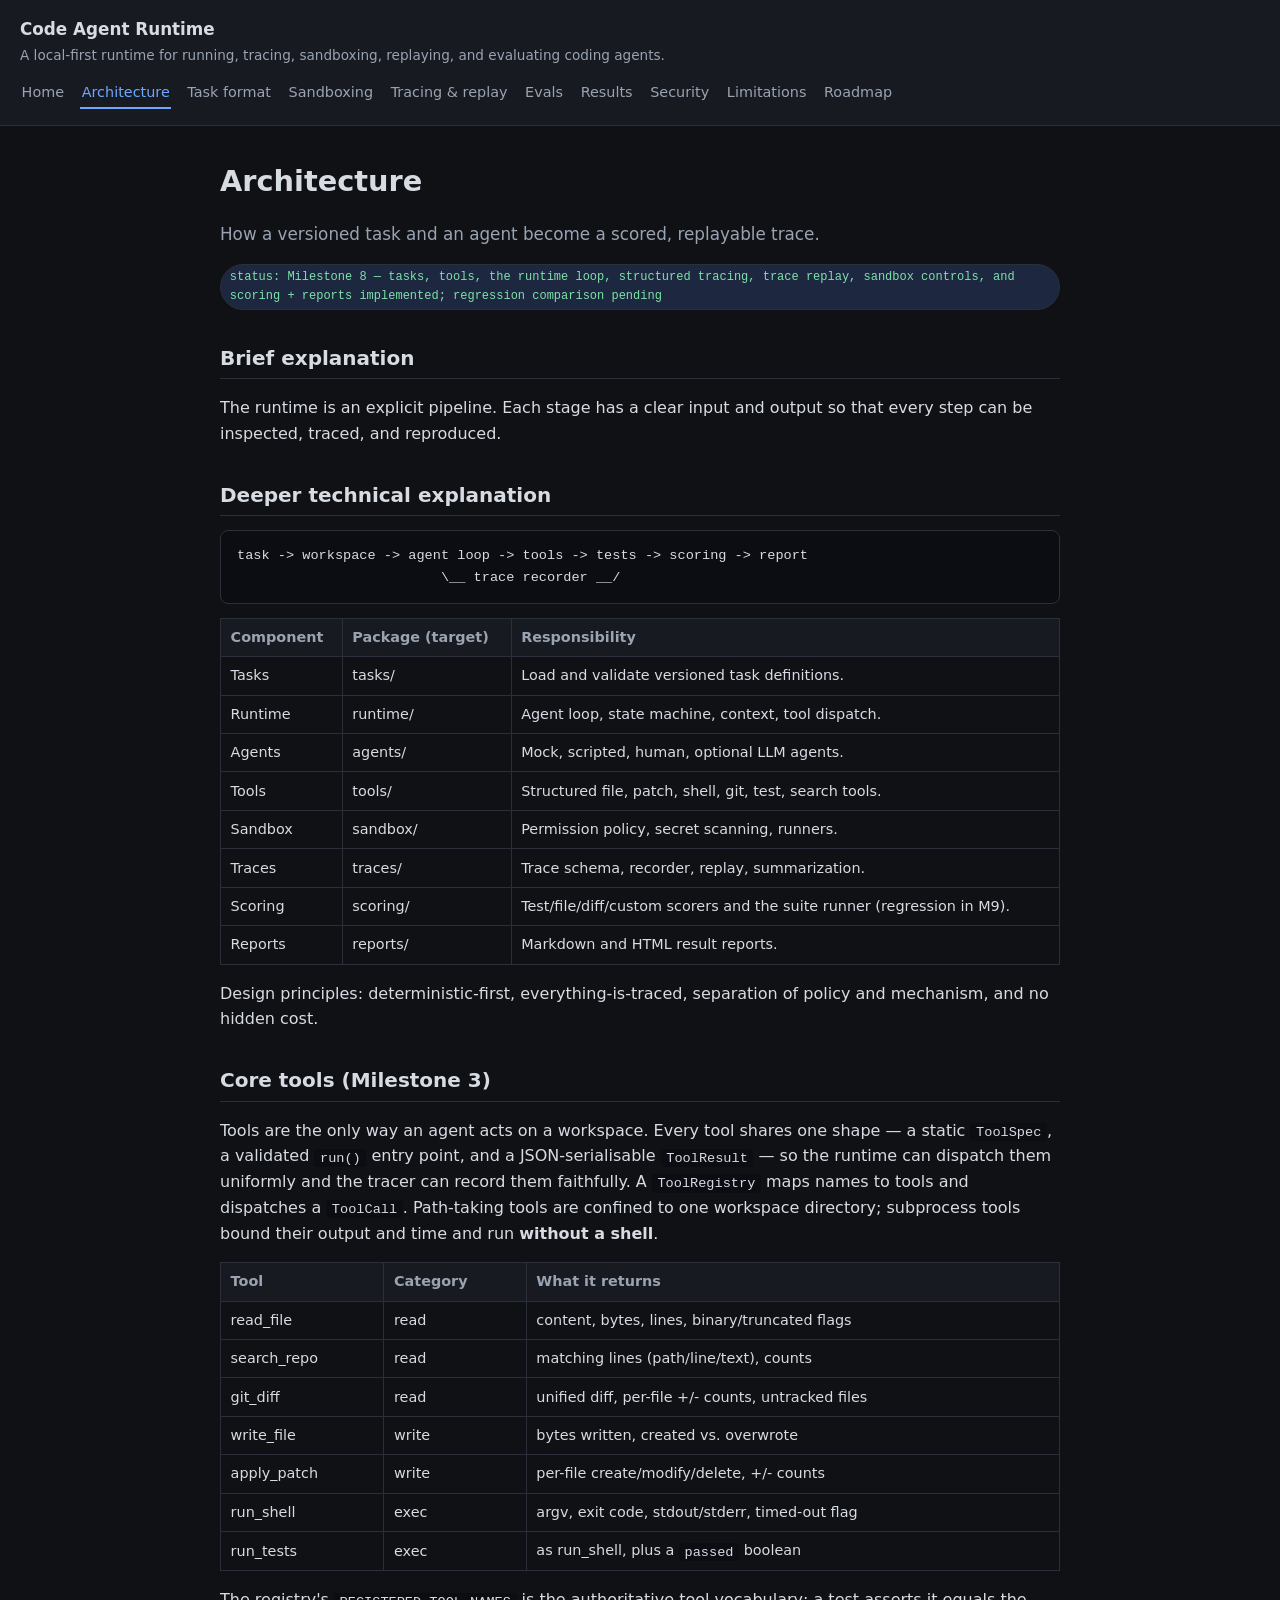
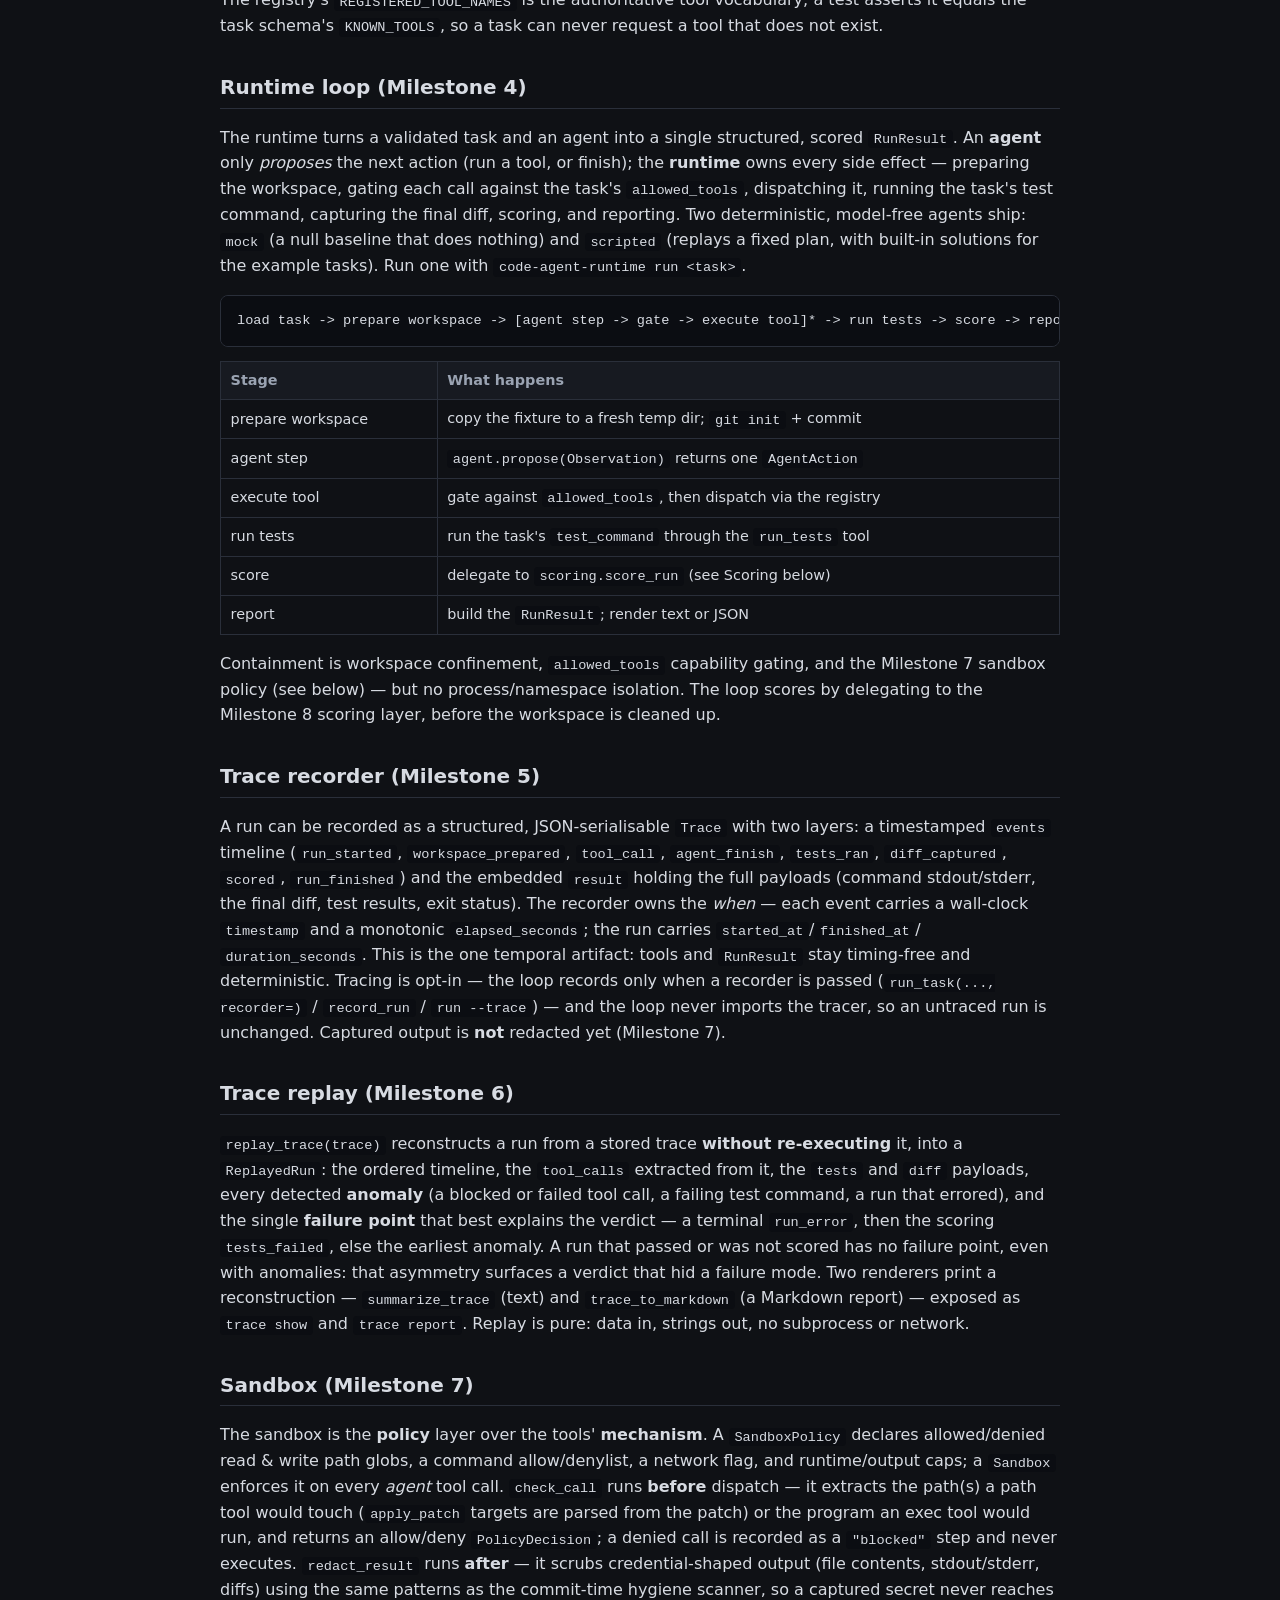
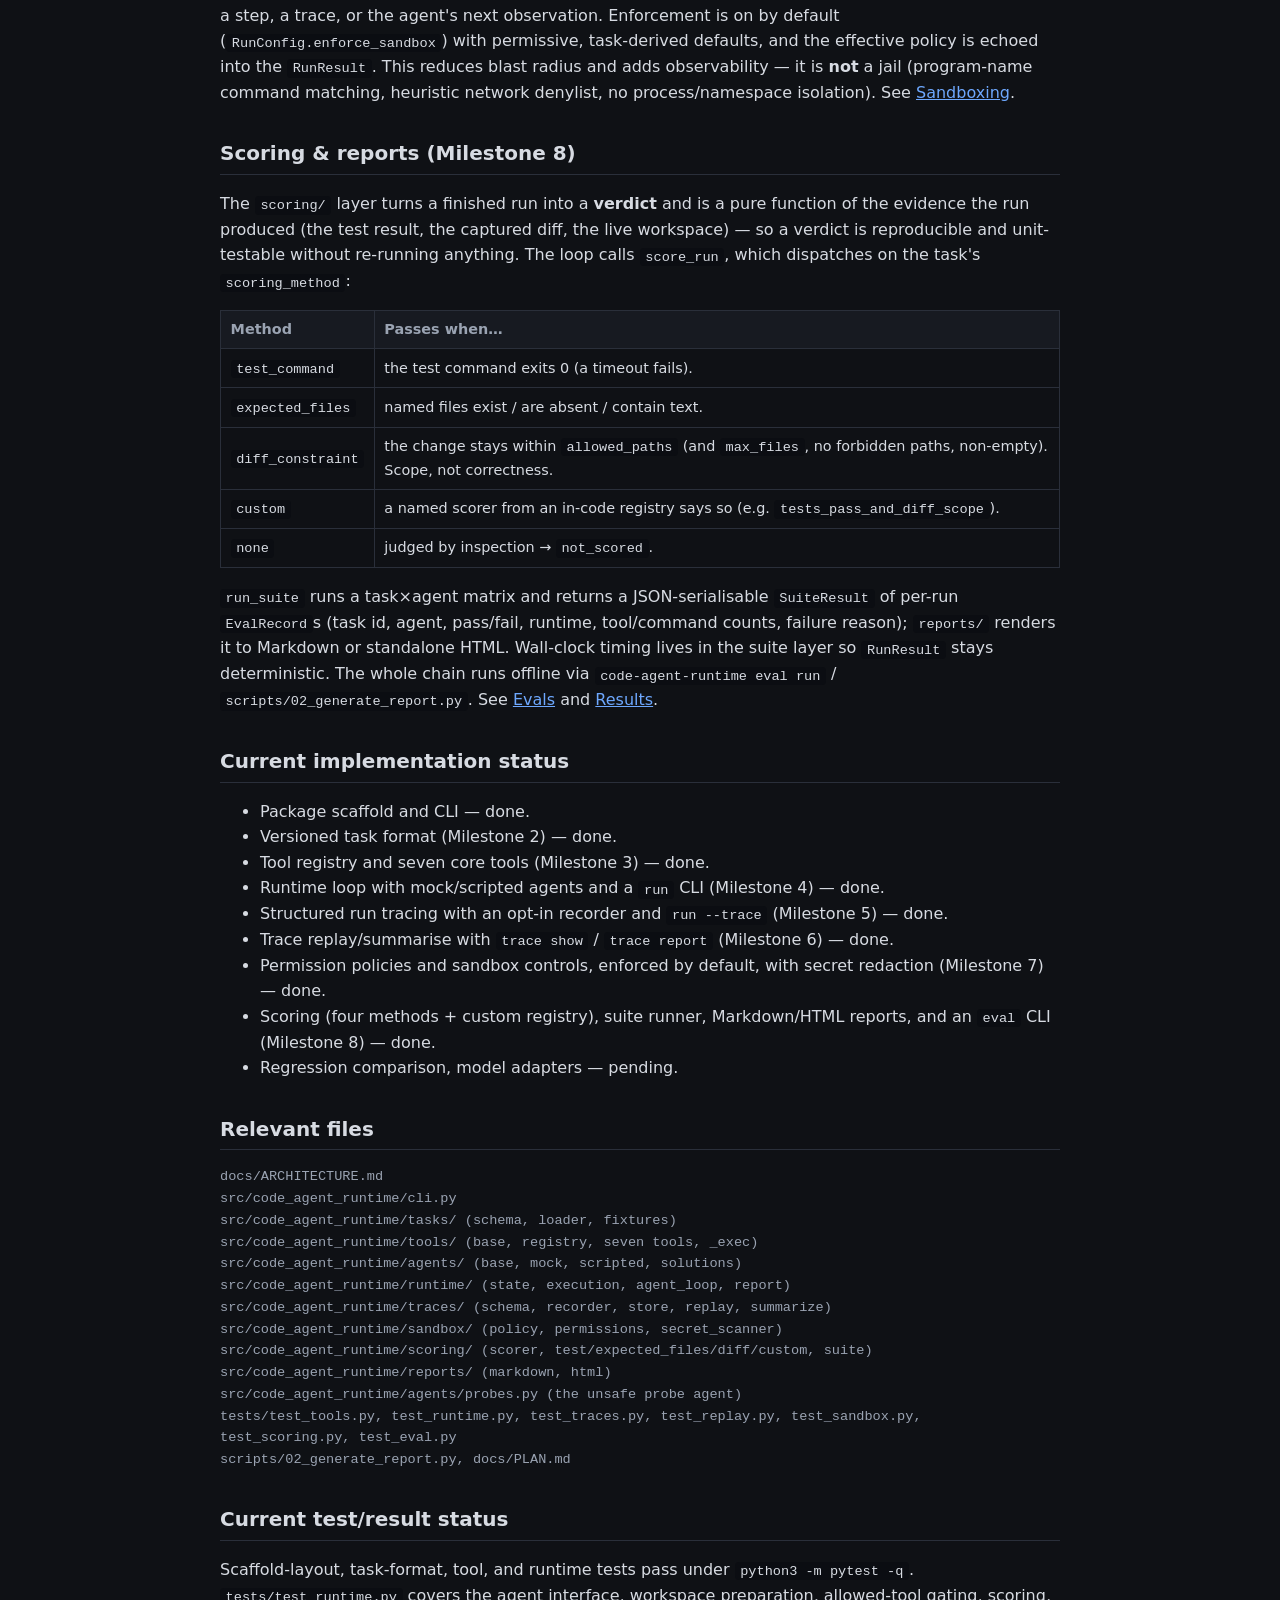
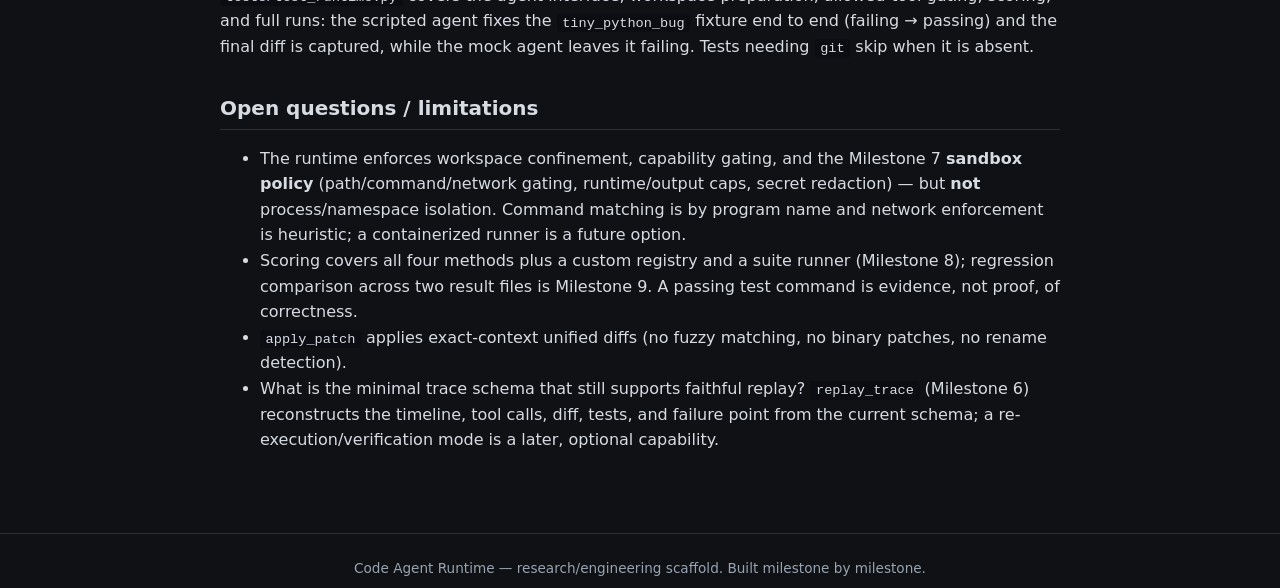
==== commit 8db65189: "Add evaluation scoring and reports Implement Milestone 8: a scoring/ layer with all four methods (te" ====
--- a/site/architecture.html
+++ b/site/architecture.html
@@ -26,7 +26,7 @@
 <main>
   <h1>Architecture</h1>
   <p class="lede">How a versioned task and an agent become a scored, replayable trace.</p>
-  <p><span class="status scaffold">status: Milestone 7 — tasks, tools, the runtime loop, structured tracing, trace replay, and sandbox controls implemented; full scoring pending</span></p>
+  <p><span class="status done">status: Milestone 8 — tasks, tools, the runtime loop, structured tracing, trace replay, sandbox controls, and scoring + reports implemented; regression comparison pending</span></p>
 
   <h2>Brief explanation</h2>
   <p>The runtime is an explicit pipeline. Each stage has a clear input and output so that
@@ -43,7 +43,7 @@
     <tr><td>Tools</td><td>tools/</td><td>Structured file, patch, shell, git, test, search tools.</td></tr>
     <tr><td>Sandbox</td><td>sandbox/</td><td>Permission policy, secret scanning, runners.</td></tr>
     <tr><td>Traces</td><td>traces/</td><td>Trace schema, recorder, replay, summarization.</td></tr>
-    <tr><td>Scoring</td><td>scoring/</td><td>Test/diff/file scorers, regression comparison.</td></tr>
+    <tr><td>Scoring</td><td>scoring/</td><td>Test/file/diff/custom scorers and the suite runner (regression in M9).</td></tr>
     <tr><td>Reports</td><td>reports/</td><td>Markdown and HTML result reports.</td></tr>
   </table>
   <p>Design principles: deterministic-first, everything-is-traced, separation of policy and
@@ -87,12 +87,12 @@
     <tr><td>agent step</td><td><code>agent.propose(Observation)</code> returns one <code>AgentAction</code></td></tr>
     <tr><td>execute tool</td><td>gate against <code>allowed_tools</code>, then dispatch via the registry</td></tr>
     <tr><td>run tests</td><td>run the task's <code>test_command</code> through the <code>run_tests</code> tool</td></tr>
-    <tr><td>score</td><td><code>test_command</code> → pass/fail; <code>none</code> → not scored</td></tr>
+    <tr><td>score</td><td>delegate to <code>scoring.score_run</code> (see Scoring below)</td></tr>
     <tr><td>report</td><td>build the <code>RunResult</code>; render text or JSON</td></tr>
   </table>
   <p>Containment is workspace confinement, <code>allowed_tools</code> capability gating, and the
-  Milestone 7 sandbox policy (see below) — but no process/namespace isolation. Scoring is
-  intentionally minimal; the full scorer, suite runner, and reports are Milestone 8.</p>
+  Milestone 7 sandbox policy (see below) — but no process/namespace isolation. The loop scores by
+  delegating to the Milestone 8 scoring layer, before the workspace is cleaned up.</p>
 
   <h2>Trace recorder (Milestone 5)</h2>
   <p>A run can be recorded as a structured, JSON-serialisable <code>Trace</code> with two
@@ -139,6 +139,27 @@
   adds observability — it is <strong>not</strong> a jail (program-name command matching, heuristic
   network denylist, no process/namespace isolation). See <a href="sandboxing.html">Sandboxing</a>.</p>
 
+  <h2>Scoring &amp; reports (Milestone 8)</h2>
+  <p>The <code>scoring/</code> layer turns a finished run into a <strong>verdict</strong> and is a
+  pure function of the evidence the run produced (the test result, the captured diff, the live
+  workspace) — so a verdict is reproducible and unit-testable without re-running anything. The loop
+  calls <code>score_run</code>, which dispatches on the task's <code>scoring_method</code>:</p>
+  <table>
+    <tr><th>Method</th><th>Passes when…</th></tr>
+    <tr><td><code>test_command</code></td><td>the test command exits 0 (a timeout fails).</td></tr>
+    <tr><td><code>expected_files</code></td><td>named files exist / are absent / contain text.</td></tr>
+    <tr><td><code>diff_constraint</code></td><td>the change stays within <code>allowed_paths</code> (and <code>max_files</code>, no forbidden paths, non-empty). Scope, not correctness.</td></tr>
+    <tr><td><code>custom</code></td><td>a named scorer from an in-code registry says so (e.g. <code>tests_pass_and_diff_scope</code>).</td></tr>
+    <tr><td><code>none</code></td><td>judged by inspection → <code>not_scored</code>.</td></tr>
+  </table>
+  <p><code>run_suite</code> runs a task×agent matrix and returns a JSON-serialisable
+  <code>SuiteResult</code> of per-run <code>EvalRecord</code>s (task id, agent, pass/fail, runtime,
+  tool/command counts, failure reason); <code>reports/</code> renders it to Markdown or standalone
+  HTML. Wall-clock timing lives in the suite layer so <code>RunResult</code> stays deterministic.
+  The whole chain runs offline via <code>code-agent-runtime eval run</code> /
+  <code>scripts/02_generate_report.py</code>. See <a href="evals.html">Evals</a> and
+  <a href="results.html">Results</a>.</p>
+
   <h2>Current implementation status</h2>
   <ul>
     <li>Package scaffold and CLI — done.</li>
@@ -148,7 +169,8 @@
     <li>Structured run tracing with an opt-in recorder and <code>run --trace</code> (Milestone 5) — done.</li>
     <li>Trace replay/summarise with <code>trace show</code> / <code>trace report</code> (Milestone 6) — done.</li>
     <li>Permission policies and sandbox controls, enforced by default, with secret redaction (Milestone 7) — done.</li>
-    <li>Full scoring, reports, adapters — pending.</li>
+    <li>Scoring (four methods + custom registry), suite runner, Markdown/HTML reports, and an <code>eval</code> CLI (Milestone 8) — done.</li>
+    <li>Regression comparison, model adapters — pending.</li>
   </ul>
 
   <h2>Relevant files</h2>
@@ -161,9 +183,11 @@
     <li>src/code_agent_runtime/runtime/ (state, execution, agent_loop, report)</li>
     <li>src/code_agent_runtime/traces/ (schema, recorder, store, replay, summarize)</li>
     <li>src/code_agent_runtime/sandbox/ (policy, permissions, secret_scanner)</li>
+    <li>src/code_agent_runtime/scoring/ (scorer, test/expected_files/diff/custom, suite)</li>
+    <li>src/code_agent_runtime/reports/ (markdown, html)</li>
     <li>src/code_agent_runtime/agents/probes.py (the unsafe probe agent)</li>
-    <li>tests/test_tools.py, tests/test_runtime.py, tests/test_traces.py, tests/test_replay.py, tests/test_sandbox.py</li>
-    <li>docs/PLAN.md</li>
+    <li>tests/test_tools.py, test_runtime.py, test_traces.py, test_replay.py, test_sandbox.py, test_scoring.py, test_eval.py</li>
+    <li>scripts/02_generate_report.py, docs/PLAN.md</li>
   </ul>
 
   <h2>Current test/result status</h2>
@@ -180,8 +204,9 @@
       <strong>sandbox policy</strong> (path/command/network gating, runtime/output caps, secret
       redaction) — but <strong>not</strong> process/namespace isolation. Command matching is by
       program name and network enforcement is heuristic; a containerized runner is a future option.</li>
-    <li>Scoring covers <code>test_command</code> and <code>none</code> only; the other methods
-      and the suite/regression machinery are Milestone 8.</li>
+    <li>Scoring covers all four methods plus a custom registry and a suite runner (Milestone 8);
+      regression comparison across two result files is Milestone 9. A passing test command is
+      evidence, not proof, of correctness.</li>
     <li><code>apply_patch</code> applies exact-context unified diffs (no fuzzy matching, no
       binary patches, no rename detection).</li>
     <li>What is the minimal trace schema that still supports faithful replay?
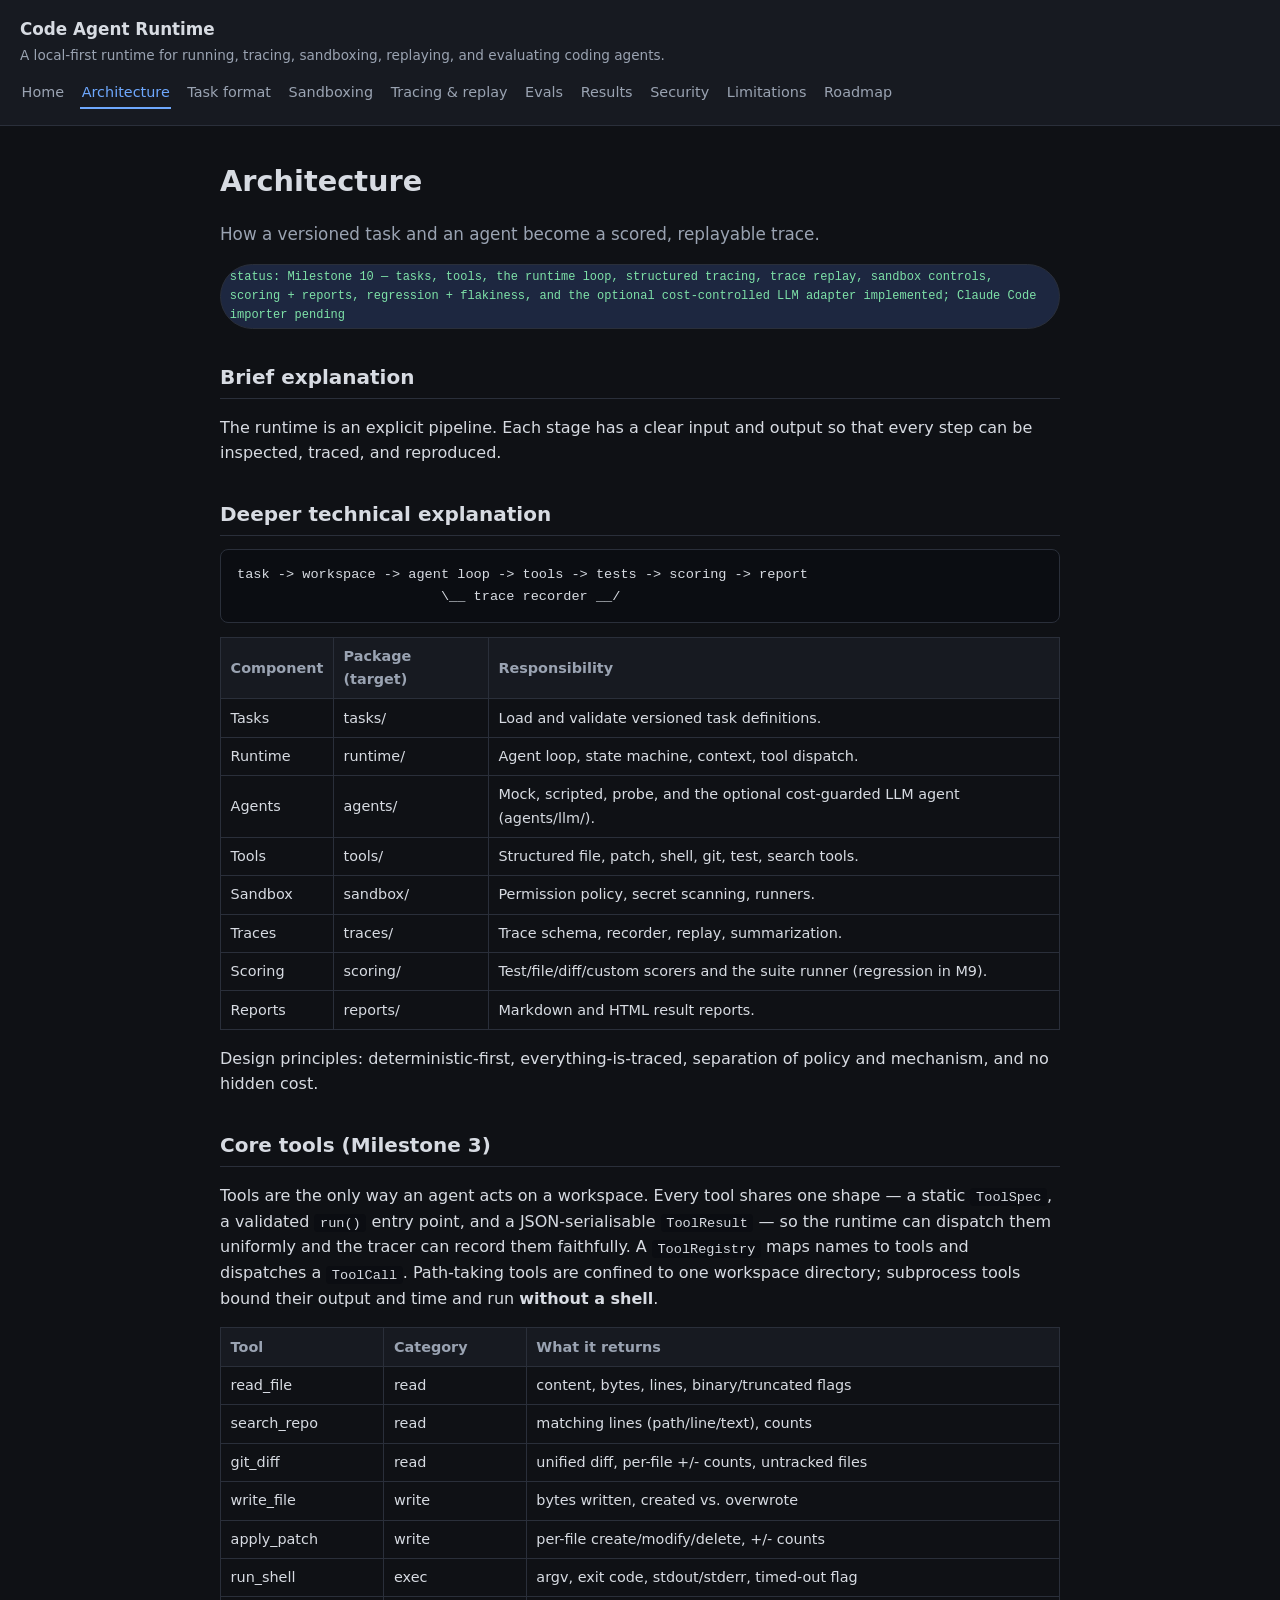
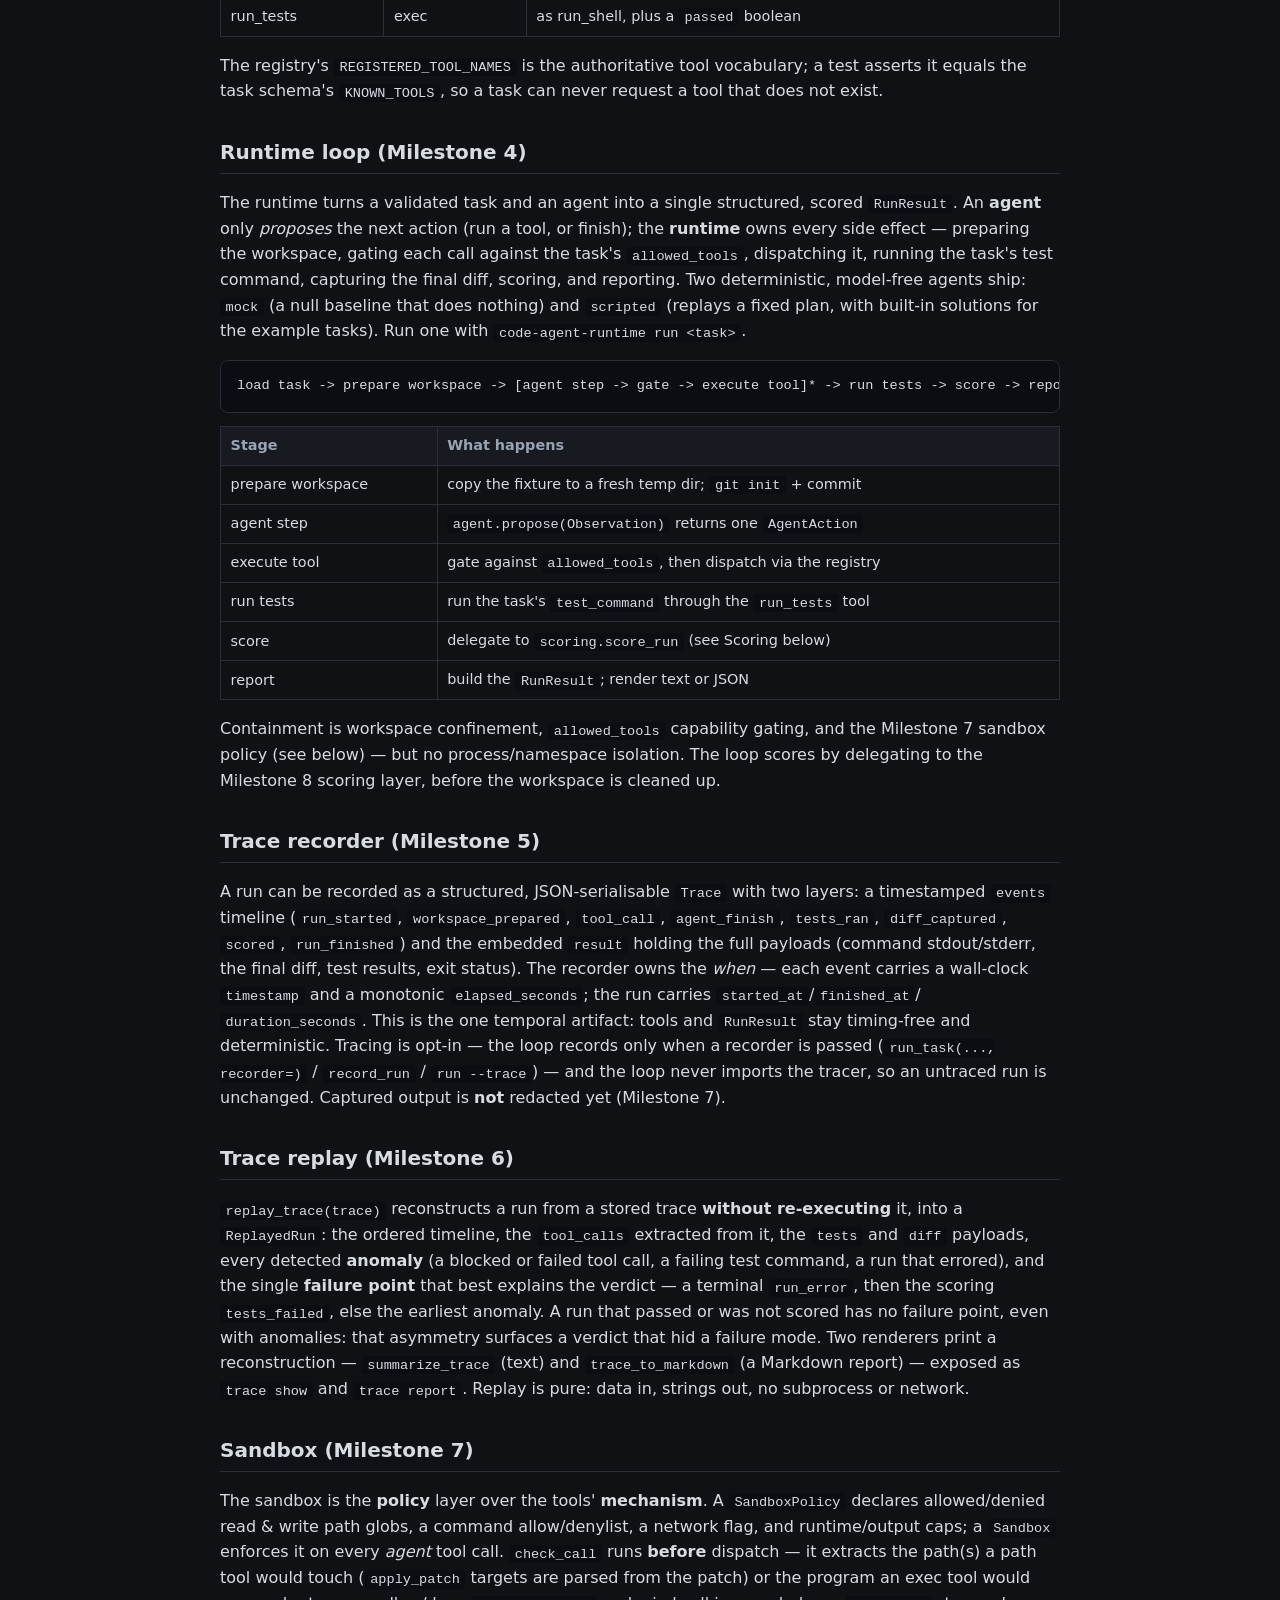
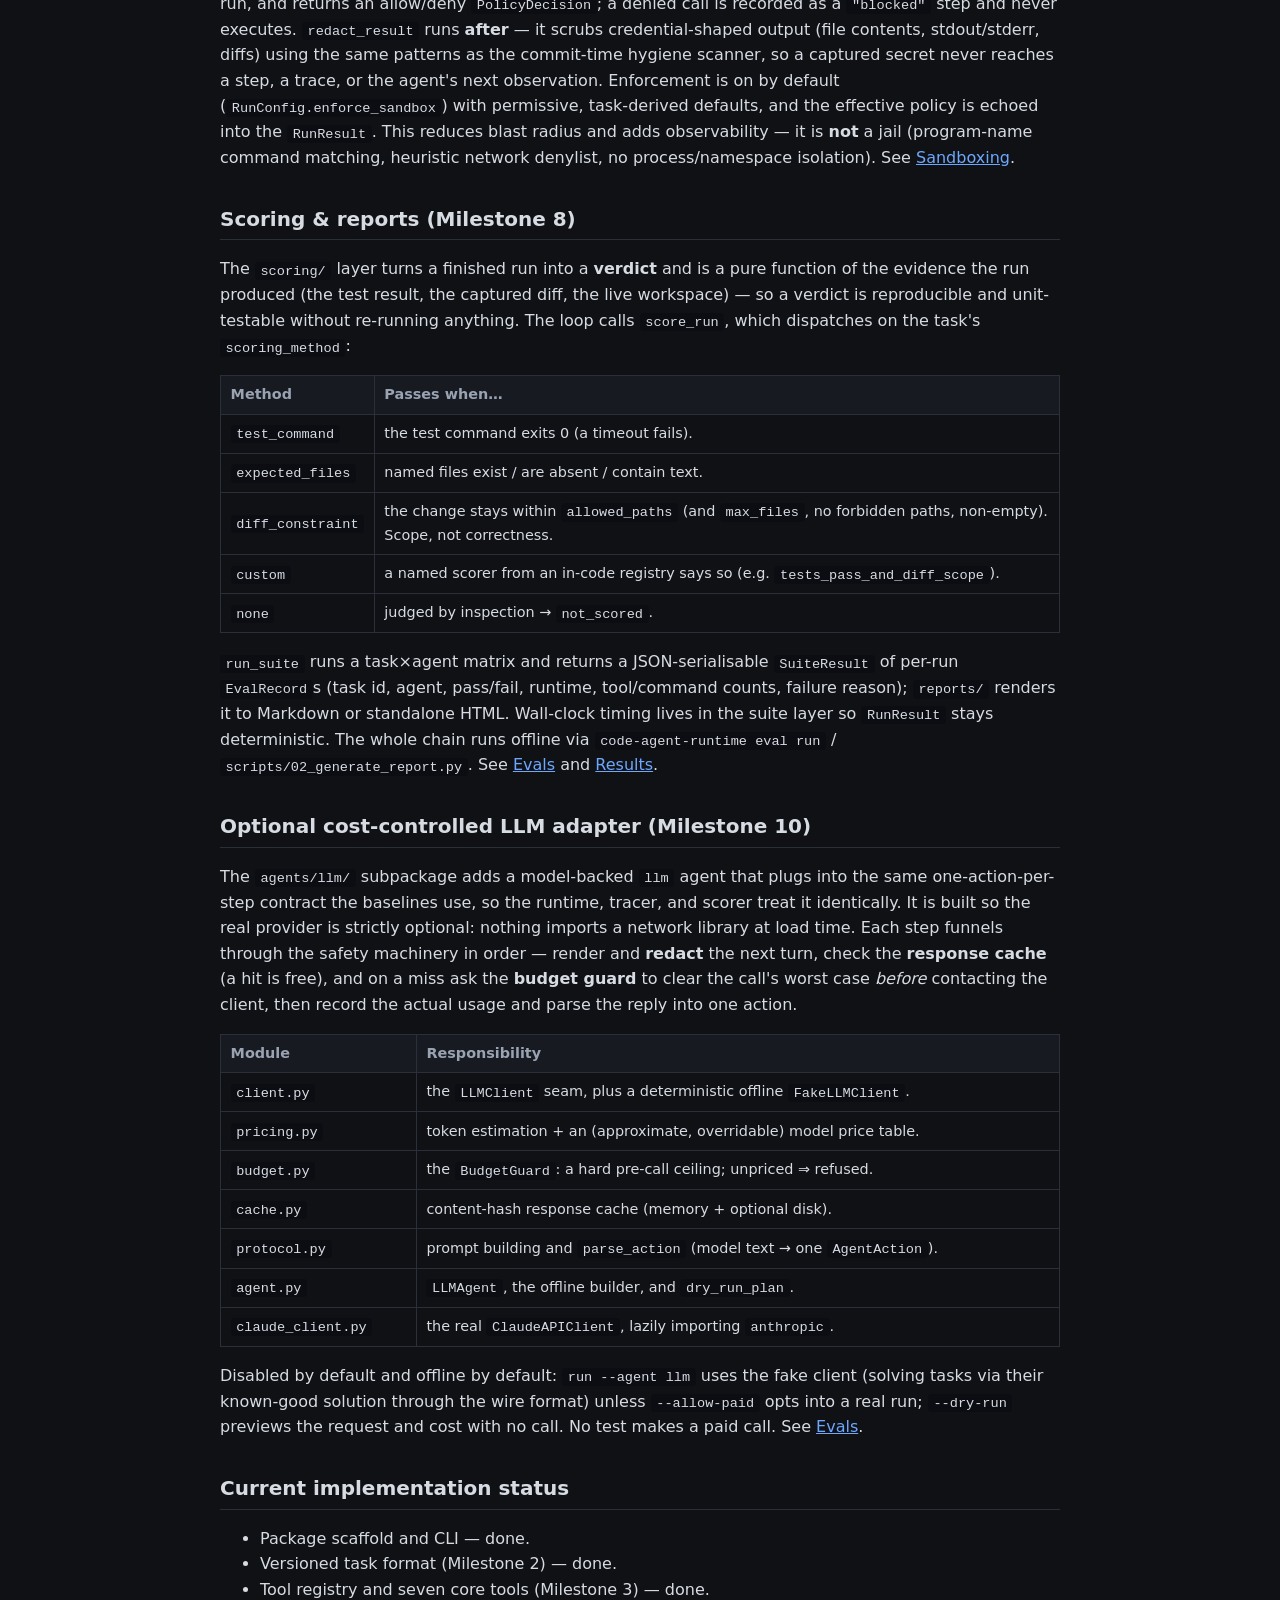
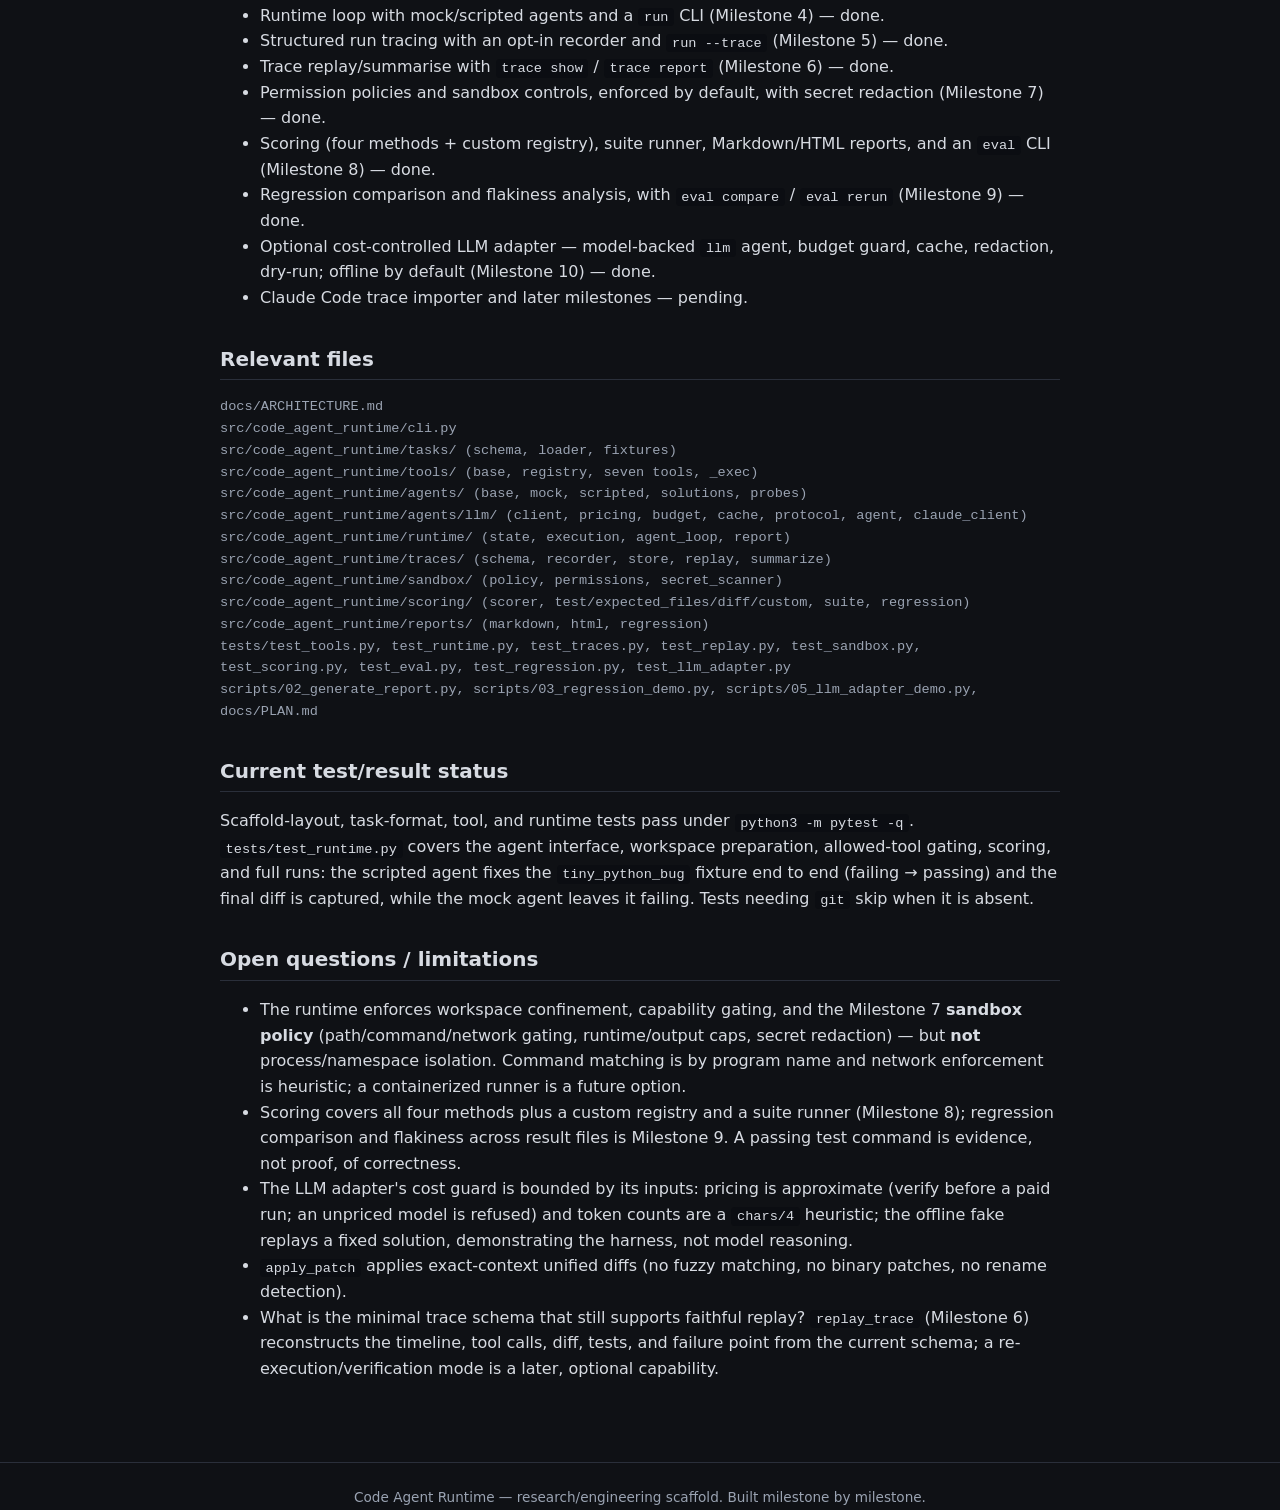
==== commit c49537e7: "Add optional cost-controlled LLM adapter Milestone 10: a model-backed `llm` agent in a new agents/ll" ====
--- a/site/architecture.html
+++ b/site/architecture.html
@@ -26,7 +26,7 @@
 <main>
   <h1>Architecture</h1>
   <p class="lede">How a versioned task and an agent become a scored, replayable trace.</p>
-  <p><span class="status done">status: Milestone 8 — tasks, tools, the runtime loop, structured tracing, trace replay, sandbox controls, and scoring + reports implemented; regression comparison pending</span></p>
+  <p><span class="status done">status: Milestone 10 — tasks, tools, the runtime loop, structured tracing, trace replay, sandbox controls, scoring + reports, regression + flakiness, and the optional cost-controlled LLM adapter implemented; Claude Code importer pending</span></p>
 
   <h2>Brief explanation</h2>
   <p>The runtime is an explicit pipeline. Each stage has a clear input and output so that
@@ -39,7 +39,7 @@
     <tr><th>Component</th><th>Package (target)</th><th>Responsibility</th></tr>
     <tr><td>Tasks</td><td>tasks/</td><td>Load and validate versioned task definitions.</td></tr>
     <tr><td>Runtime</td><td>runtime/</td><td>Agent loop, state machine, context, tool dispatch.</td></tr>
-    <tr><td>Agents</td><td>agents/</td><td>Mock, scripted, human, optional LLM agents.</td></tr>
+    <tr><td>Agents</td><td>agents/</td><td>Mock, scripted, probe, and the optional cost-guarded LLM agent (agents/llm/).</td></tr>
     <tr><td>Tools</td><td>tools/</td><td>Structured file, patch, shell, git, test, search tools.</td></tr>
     <tr><td>Sandbox</td><td>sandbox/</td><td>Permission policy, secret scanning, runners.</td></tr>
     <tr><td>Traces</td><td>traces/</td><td>Trace schema, recorder, replay, summarization.</td></tr>
@@ -160,6 +160,30 @@
   <code>scripts/02_generate_report.py</code>. See <a href="evals.html">Evals</a> and
   <a href="results.html">Results</a>.</p>
 
+  <h2>Optional cost-controlled LLM adapter (Milestone 10)</h2>
+  <p>The <code>agents/llm/</code> subpackage adds a model-backed <code>llm</code> agent that plugs
+  into the same one-action-per-step contract the baselines use, so the runtime, tracer, and scorer
+  treat it identically. It is built so the real provider is strictly optional: nothing imports a
+  network library at load time. Each step funnels through the safety machinery in order — render and
+  <strong>redact</strong> the next turn, check the <strong>response cache</strong> (a hit is free),
+  and on a miss ask the <strong>budget guard</strong> to clear the call's worst case
+  <em>before</em> contacting the client, then record the actual usage and parse the reply into one
+  action.</p>
+  <table>
+    <tr><th>Module</th><th>Responsibility</th></tr>
+    <tr><td><code>client.py</code></td><td>the <code>LLMClient</code> seam, plus a deterministic offline <code>FakeLLMClient</code>.</td></tr>
+    <tr><td><code>pricing.py</code></td><td>token estimation + an (approximate, overridable) model price table.</td></tr>
+    <tr><td><code>budget.py</code></td><td>the <code>BudgetGuard</code>: a hard pre-call ceiling; unpriced ⇒ refused.</td></tr>
+    <tr><td><code>cache.py</code></td><td>content-hash response cache (memory + optional disk).</td></tr>
+    <tr><td><code>protocol.py</code></td><td>prompt building and <code>parse_action</code> (model text → one <code>AgentAction</code>).</td></tr>
+    <tr><td><code>agent.py</code></td><td><code>LLMAgent</code>, the offline builder, and <code>dry_run_plan</code>.</td></tr>
+    <tr><td><code>claude_client.py</code></td><td>the real <code>ClaudeAPIClient</code>, lazily importing <code>anthropic</code>.</td></tr>
+  </table>
+  <p>Disabled by default and offline by default: <code>run --agent llm</code> uses the fake client
+  (solving tasks via their known-good solution through the wire format) unless <code>--allow-paid</code>
+  opts into a real run; <code>--dry-run</code> previews the request and cost with no call. No test
+  makes a paid call. See <a href="evals.html">Evals</a>.</p>
+
   <h2>Current implementation status</h2>
   <ul>
     <li>Package scaffold and CLI — done.</li>
@@ -170,7 +194,9 @@
     <li>Trace replay/summarise with <code>trace show</code> / <code>trace report</code> (Milestone 6) — done.</li>
     <li>Permission policies and sandbox controls, enforced by default, with secret redaction (Milestone 7) — done.</li>
     <li>Scoring (four methods + custom registry), suite runner, Markdown/HTML reports, and an <code>eval</code> CLI (Milestone 8) — done.</li>
-    <li>Regression comparison, model adapters — pending.</li>
+    <li>Regression comparison and flakiness analysis, with <code>eval compare</code> / <code>eval rerun</code> (Milestone 9) — done.</li>
+    <li>Optional cost-controlled LLM adapter — model-backed <code>llm</code> agent, budget guard, cache, redaction, dry-run; offline by default (Milestone 10) — done.</li>
+    <li>Claude Code trace importer and later milestones — pending.</li>
   </ul>
 
   <h2>Relevant files</h2>
@@ -179,15 +205,15 @@
     <li>src/code_agent_runtime/cli.py</li>
     <li>src/code_agent_runtime/tasks/ (schema, loader, fixtures)</li>
     <li>src/code_agent_runtime/tools/ (base, registry, seven tools, _exec)</li>
-    <li>src/code_agent_runtime/agents/ (base, mock, scripted, solutions)</li>
+    <li>src/code_agent_runtime/agents/ (base, mock, scripted, solutions, probes)</li>
+    <li>src/code_agent_runtime/agents/llm/ (client, pricing, budget, cache, protocol, agent, claude_client)</li>
     <li>src/code_agent_runtime/runtime/ (state, execution, agent_loop, report)</li>
     <li>src/code_agent_runtime/traces/ (schema, recorder, store, replay, summarize)</li>
     <li>src/code_agent_runtime/sandbox/ (policy, permissions, secret_scanner)</li>
-    <li>src/code_agent_runtime/scoring/ (scorer, test/expected_files/diff/custom, suite)</li>
-    <li>src/code_agent_runtime/reports/ (markdown, html)</li>
-    <li>src/code_agent_runtime/agents/probes.py (the unsafe probe agent)</li>
-    <li>tests/test_tools.py, test_runtime.py, test_traces.py, test_replay.py, test_sandbox.py, test_scoring.py, test_eval.py</li>
-    <li>scripts/02_generate_report.py, docs/PLAN.md</li>
+    <li>src/code_agent_runtime/scoring/ (scorer, test/expected_files/diff/custom, suite, regression)</li>
+    <li>src/code_agent_runtime/reports/ (markdown, html, regression)</li>
+    <li>tests/test_tools.py, test_runtime.py, test_traces.py, test_replay.py, test_sandbox.py, test_scoring.py, test_eval.py, test_regression.py, test_llm_adapter.py</li>
+    <li>scripts/02_generate_report.py, scripts/03_regression_demo.py, scripts/05_llm_adapter_demo.py, docs/PLAN.md</li>
   </ul>
 
   <h2>Current test/result status</h2>
@@ -205,8 +231,11 @@
       redaction) — but <strong>not</strong> process/namespace isolation. Command matching is by
       program name and network enforcement is heuristic; a containerized runner is a future option.</li>
     <li>Scoring covers all four methods plus a custom registry and a suite runner (Milestone 8);
-      regression comparison across two result files is Milestone 9. A passing test command is
-      evidence, not proof, of correctness.</li>
+      regression comparison and flakiness across result files is Milestone 9. A passing test command
+      is evidence, not proof, of correctness.</li>
+    <li>The LLM adapter's cost guard is bounded by its inputs: pricing is approximate (verify before
+      a paid run; an unpriced model is refused) and token counts are a <code>chars/4</code> heuristic;
+      the offline fake replays a fixed solution, demonstrating the harness, not model reasoning.</li>
     <li><code>apply_patch</code> applies exact-context unified diffs (no fuzzy matching, no
       binary patches, no rename detection).</li>
     <li>What is the minimal trace schema that still supports faithful replay?
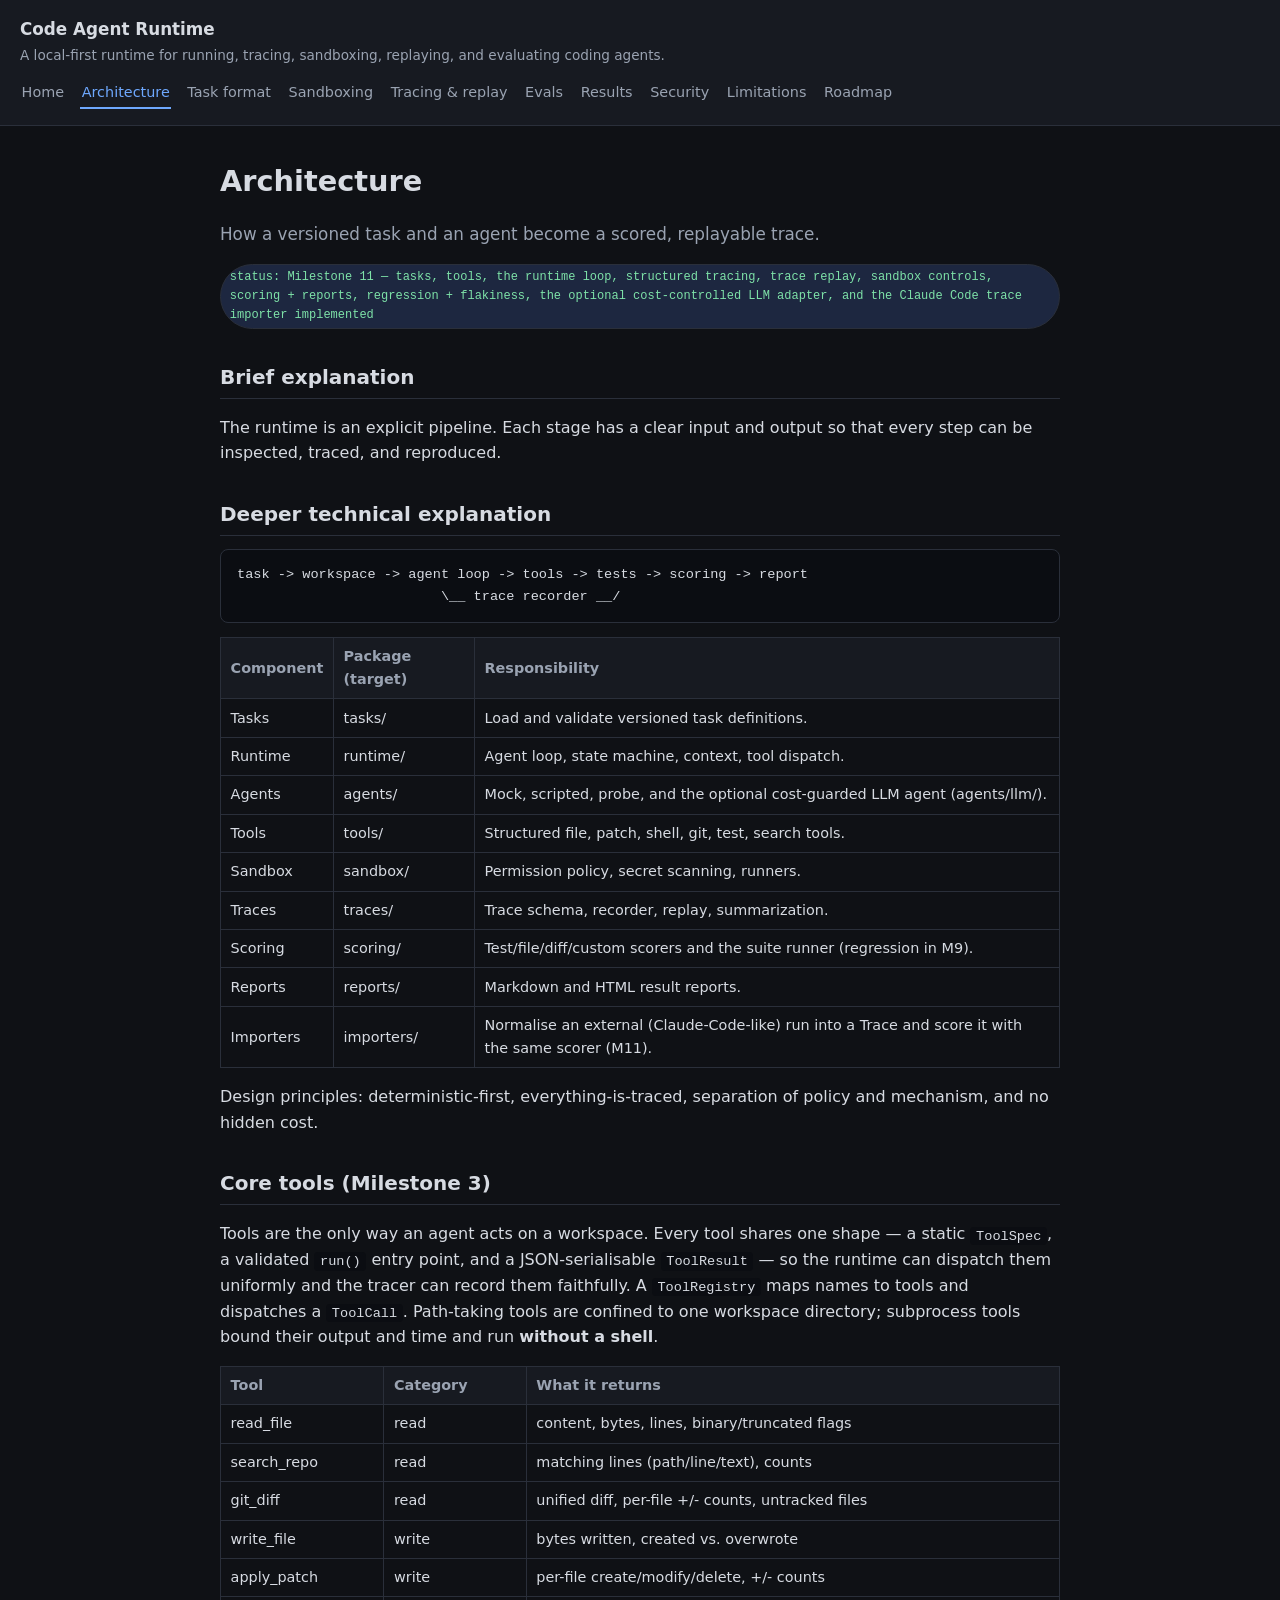
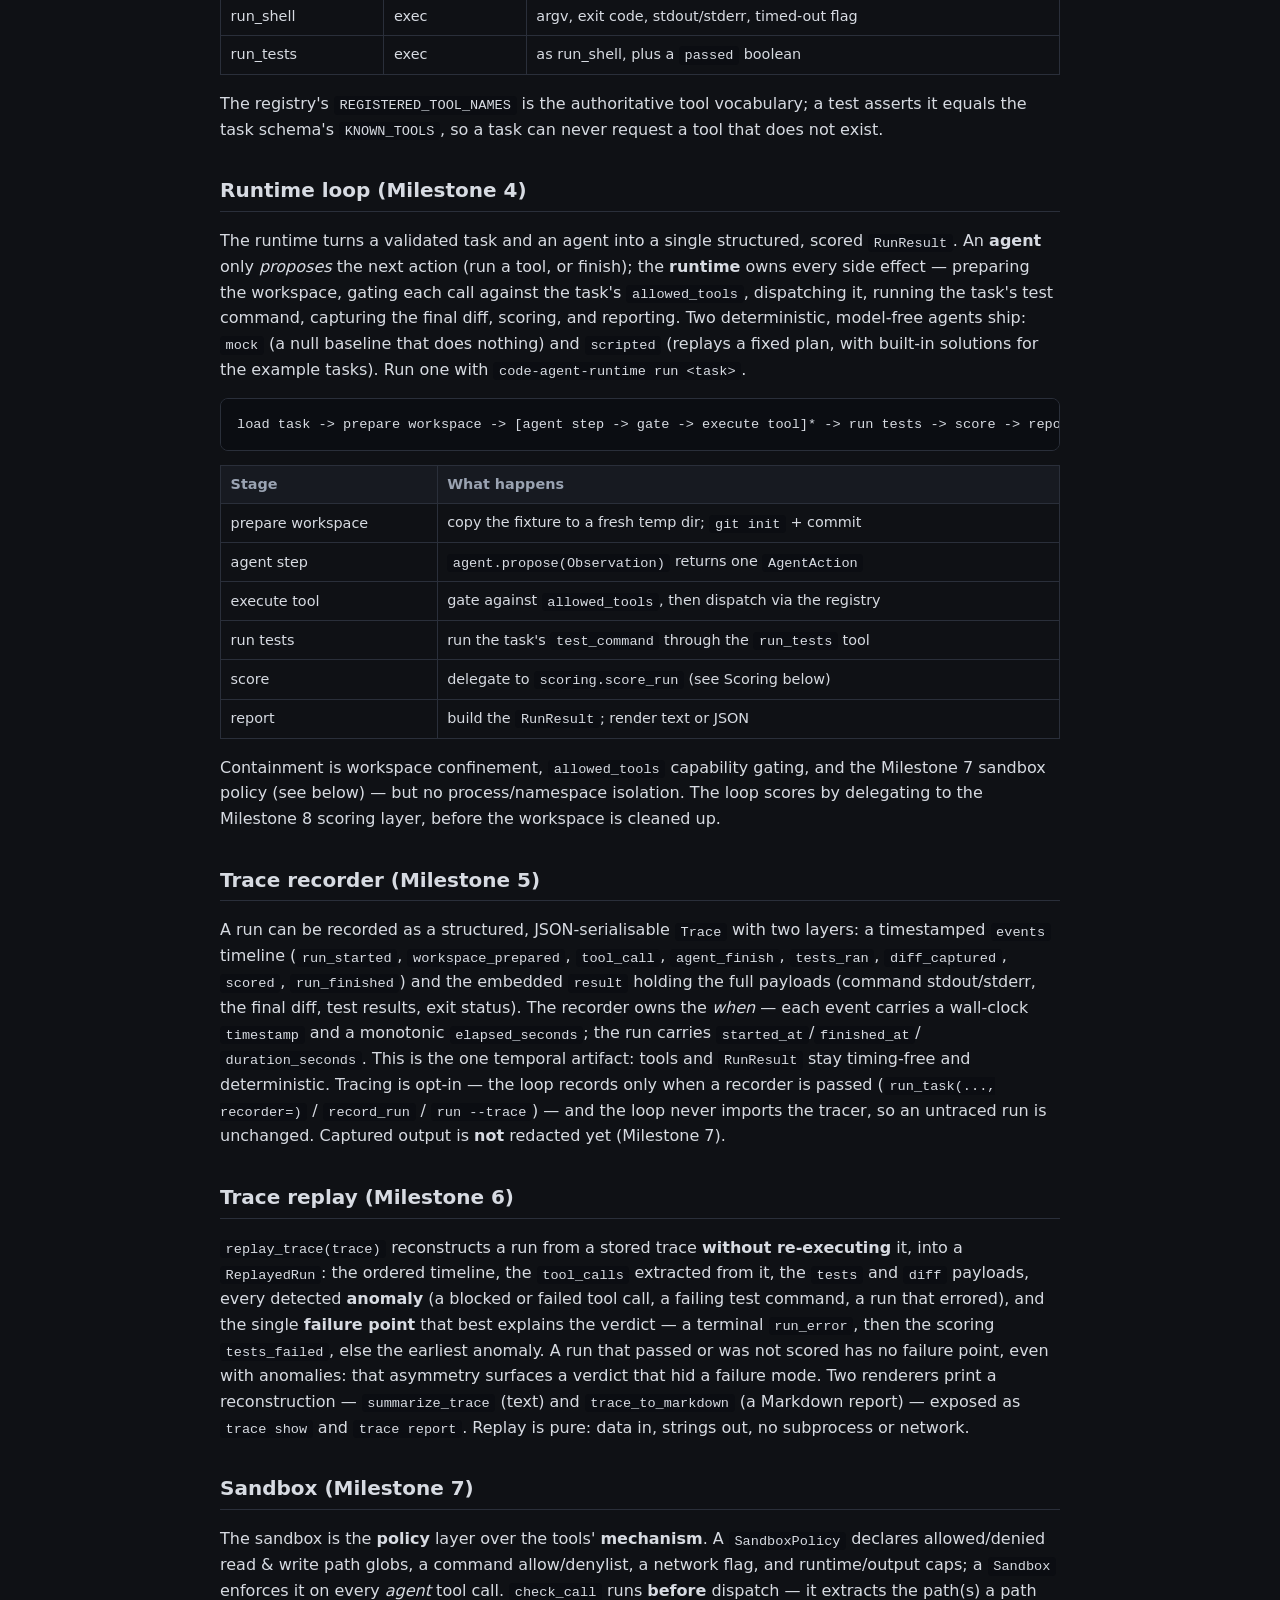
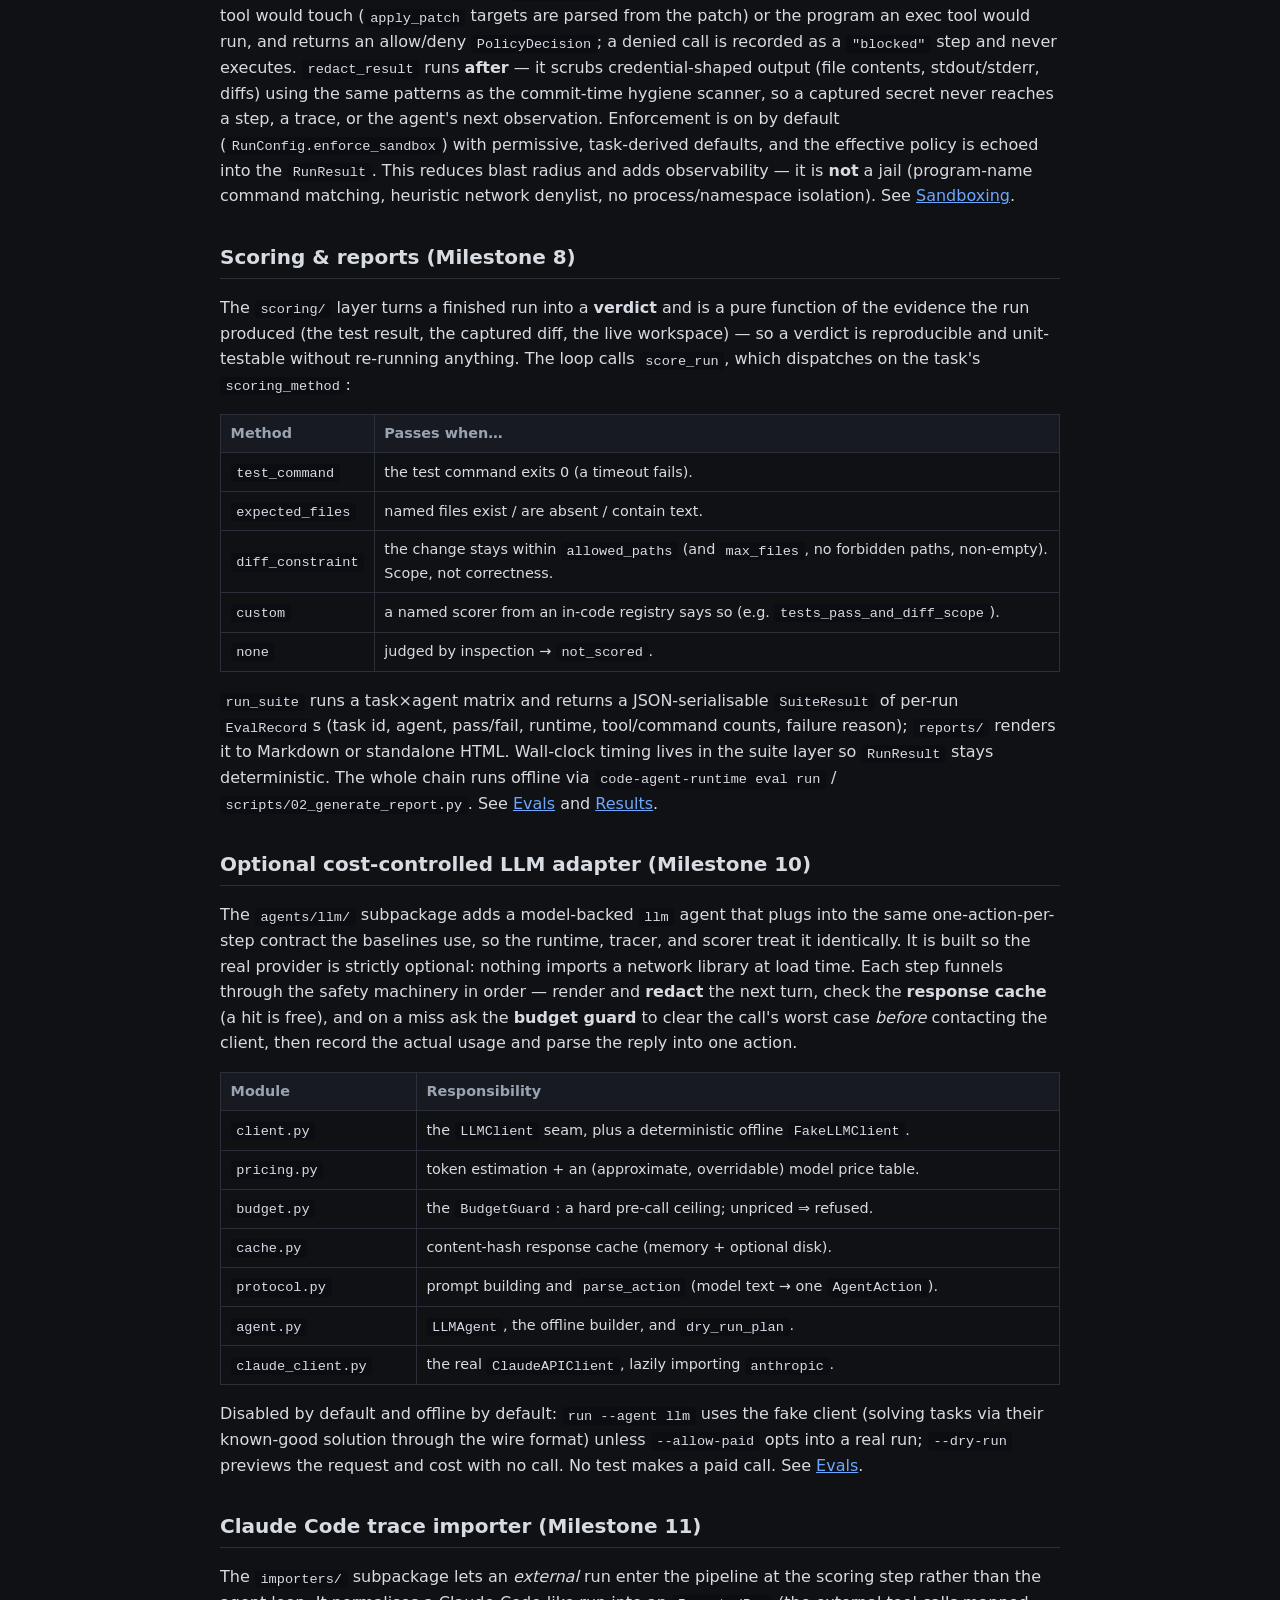
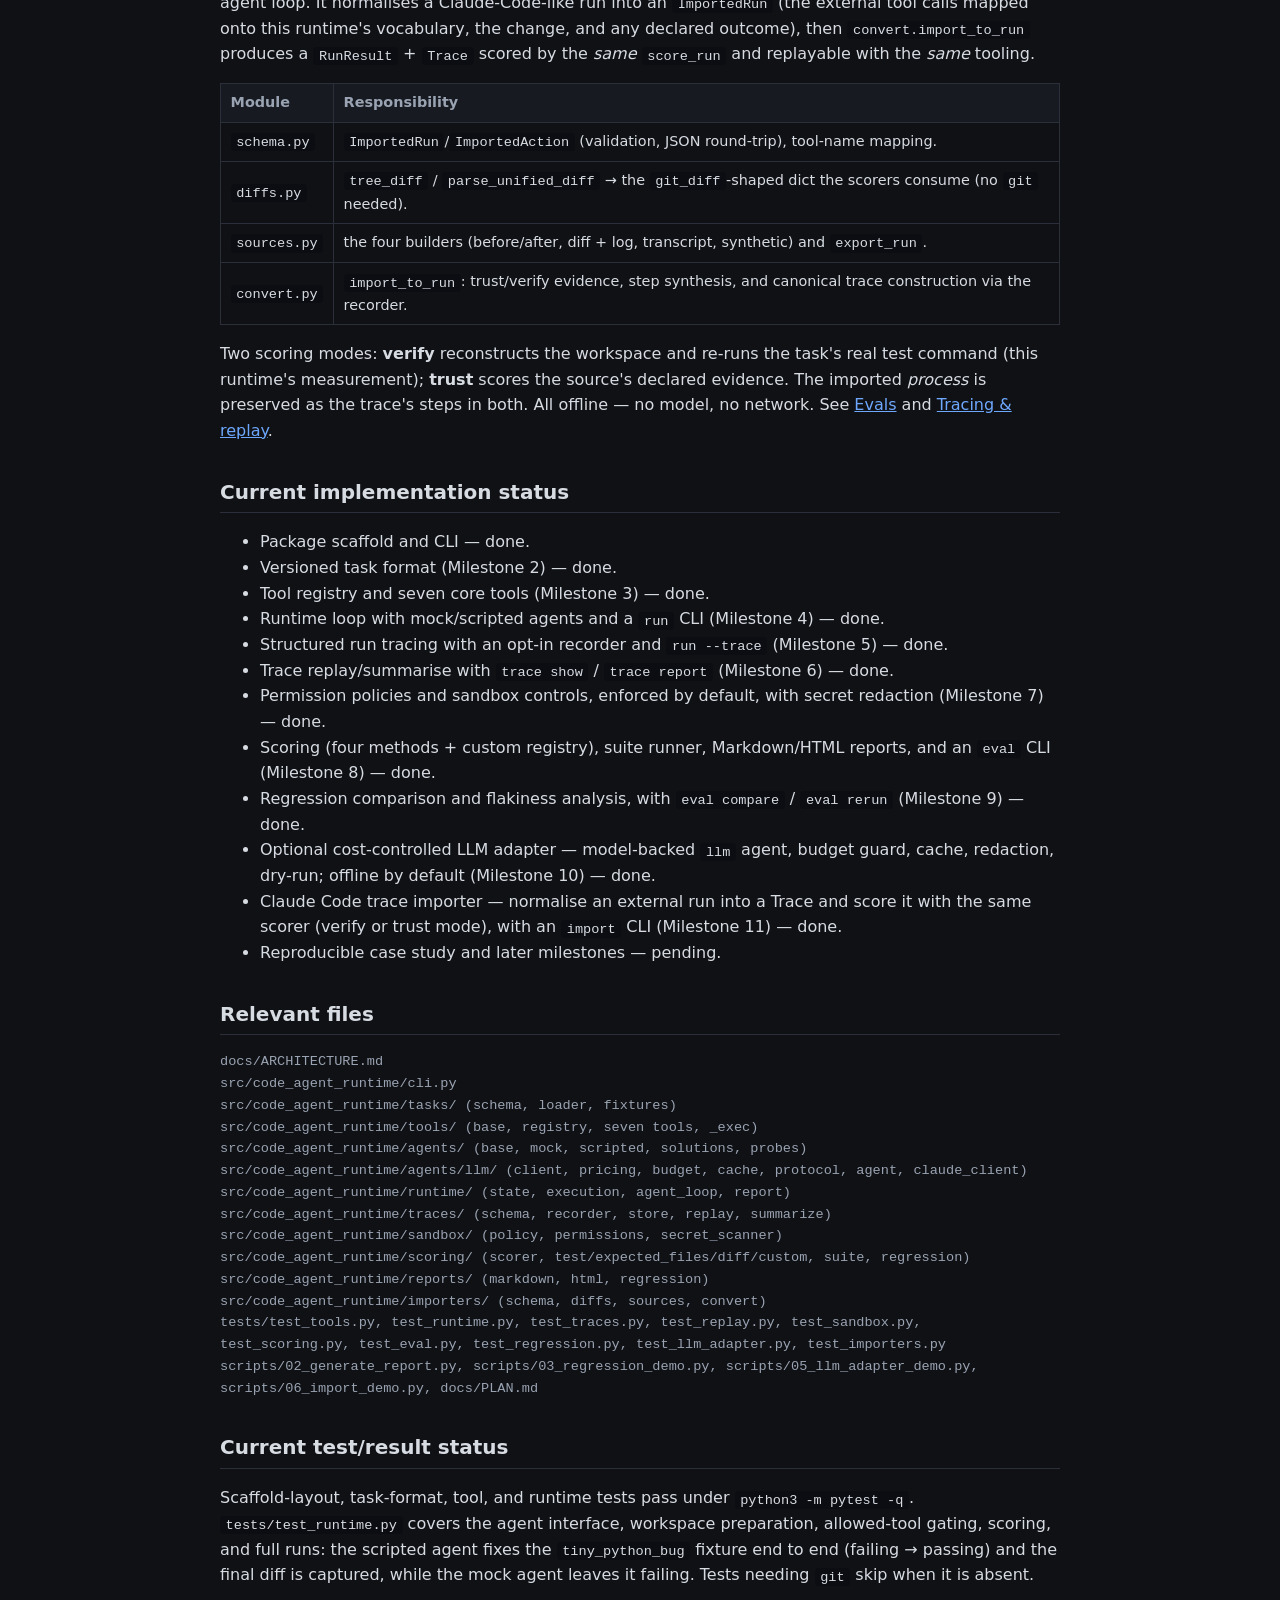
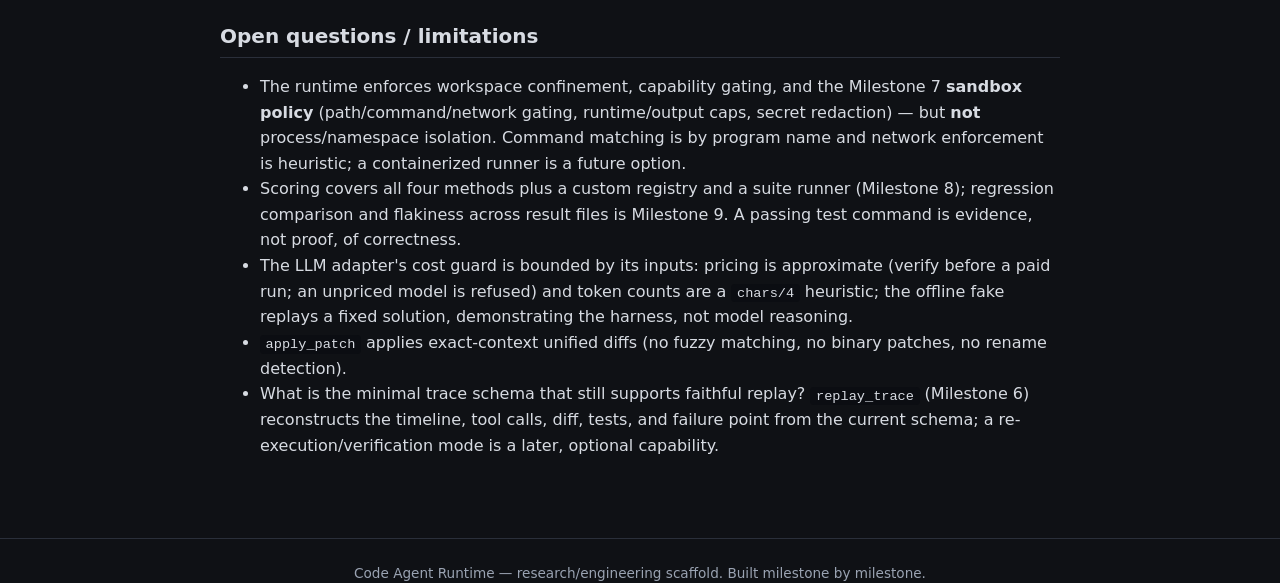
==== commit 2aba063d: "Add Claude Code trace importer Milestone 11: a best-effort importer (new importers/ subpackage) that" ====
--- a/site/architecture.html
+++ b/site/architecture.html
@@ -26,7 +26,7 @@
 <main>
   <h1>Architecture</h1>
   <p class="lede">How a versioned task and an agent become a scored, replayable trace.</p>
-  <p><span class="status done">status: Milestone 10 — tasks, tools, the runtime loop, structured tracing, trace replay, sandbox controls, scoring + reports, regression + flakiness, and the optional cost-controlled LLM adapter implemented; Claude Code importer pending</span></p>
+  <p><span class="status done">status: Milestone 11 — tasks, tools, the runtime loop, structured tracing, trace replay, sandbox controls, scoring + reports, regression + flakiness, the optional cost-controlled LLM adapter, and the Claude Code trace importer implemented</span></p>
 
   <h2>Brief explanation</h2>
   <p>The runtime is an explicit pipeline. Each stage has a clear input and output so that
@@ -45,6 +45,7 @@
     <tr><td>Traces</td><td>traces/</td><td>Trace schema, recorder, replay, summarization.</td></tr>
     <tr><td>Scoring</td><td>scoring/</td><td>Test/file/diff/custom scorers and the suite runner (regression in M9).</td></tr>
     <tr><td>Reports</td><td>reports/</td><td>Markdown and HTML result reports.</td></tr>
+    <tr><td>Importers</td><td>importers/</td><td>Normalise an external (Claude-Code-like) run into a Trace and score it with the same scorer (M11).</td></tr>
   </table>
   <p>Design principles: deterministic-first, everything-is-traced, separation of policy and
   mechanism, and no hidden cost.</p>
@@ -184,6 +185,26 @@
   opts into a real run; <code>--dry-run</code> previews the request and cost with no call. No test
   makes a paid call. See <a href="evals.html">Evals</a>.</p>
 
+  <h2>Claude Code trace importer (Milestone 11)</h2>
+  <p>The <code>importers/</code> subpackage lets an <em>external</em> run enter the pipeline at the
+  scoring step rather than the agent loop. It normalises a Claude-Code-like run into an
+  <code>ImportedRun</code> (the external tool calls mapped onto this runtime's vocabulary, the
+  change, and any declared outcome), then <code>convert.import_to_run</code> produces a
+  <code>RunResult</code> + <code>Trace</code> scored by the <em>same</em> <code>score_run</code>
+  and replayable with the <em>same</em> tooling.</p>
+  <table>
+    <tr><th>Module</th><th>Responsibility</th></tr>
+    <tr><td><code>schema.py</code></td><td><code>ImportedRun</code>/<code>ImportedAction</code> (validation, JSON round-trip), tool-name mapping.</td></tr>
+    <tr><td><code>diffs.py</code></td><td><code>tree_diff</code> / <code>parse_unified_diff</code> → the <code>git_diff</code>-shaped dict the scorers consume (no <code>git</code> needed).</td></tr>
+    <tr><td><code>sources.py</code></td><td>the four builders (before/after, diff + log, transcript, synthetic) and <code>export_run</code>.</td></tr>
+    <tr><td><code>convert.py</code></td><td><code>import_to_run</code>: trust/verify evidence, step synthesis, and canonical trace construction via the recorder.</td></tr>
+  </table>
+  <p>Two scoring modes: <strong>verify</strong> reconstructs the workspace and re-runs the task's
+  real test command (this runtime's measurement); <strong>trust</strong> scores the source's
+  declared evidence. The imported <em>process</em> is preserved as the trace's steps in both. All
+  offline — no model, no network. See <a href="evals.html">Evals</a> and
+  <a href="tracing-replay.html">Tracing &amp; replay</a>.</p>
+
   <h2>Current implementation status</h2>
   <ul>
     <li>Package scaffold and CLI — done.</li>
@@ -196,7 +217,8 @@
     <li>Scoring (four methods + custom registry), suite runner, Markdown/HTML reports, and an <code>eval</code> CLI (Milestone 8) — done.</li>
     <li>Regression comparison and flakiness analysis, with <code>eval compare</code> / <code>eval rerun</code> (Milestone 9) — done.</li>
     <li>Optional cost-controlled LLM adapter — model-backed <code>llm</code> agent, budget guard, cache, redaction, dry-run; offline by default (Milestone 10) — done.</li>
-    <li>Claude Code trace importer and later milestones — pending.</li>
+    <li>Claude Code trace importer — normalise an external run into a Trace and score it with the same scorer (verify or trust mode), with an <code>import</code> CLI (Milestone 11) — done.</li>
+    <li>Reproducible case study and later milestones — pending.</li>
   </ul>
 
   <h2>Relevant files</h2>
@@ -212,8 +234,9 @@
     <li>src/code_agent_runtime/sandbox/ (policy, permissions, secret_scanner)</li>
     <li>src/code_agent_runtime/scoring/ (scorer, test/expected_files/diff/custom, suite, regression)</li>
     <li>src/code_agent_runtime/reports/ (markdown, html, regression)</li>
-    <li>tests/test_tools.py, test_runtime.py, test_traces.py, test_replay.py, test_sandbox.py, test_scoring.py, test_eval.py, test_regression.py, test_llm_adapter.py</li>
-    <li>scripts/02_generate_report.py, scripts/03_regression_demo.py, scripts/05_llm_adapter_demo.py, docs/PLAN.md</li>
+    <li>src/code_agent_runtime/importers/ (schema, diffs, sources, convert)</li>
+    <li>tests/test_tools.py, test_runtime.py, test_traces.py, test_replay.py, test_sandbox.py, test_scoring.py, test_eval.py, test_regression.py, test_llm_adapter.py, test_importers.py</li>
+    <li>scripts/02_generate_report.py, scripts/03_regression_demo.py, scripts/05_llm_adapter_demo.py, scripts/06_import_demo.py, docs/PLAN.md</li>
   </ul>
 
   <h2>Current test/result status</h2>
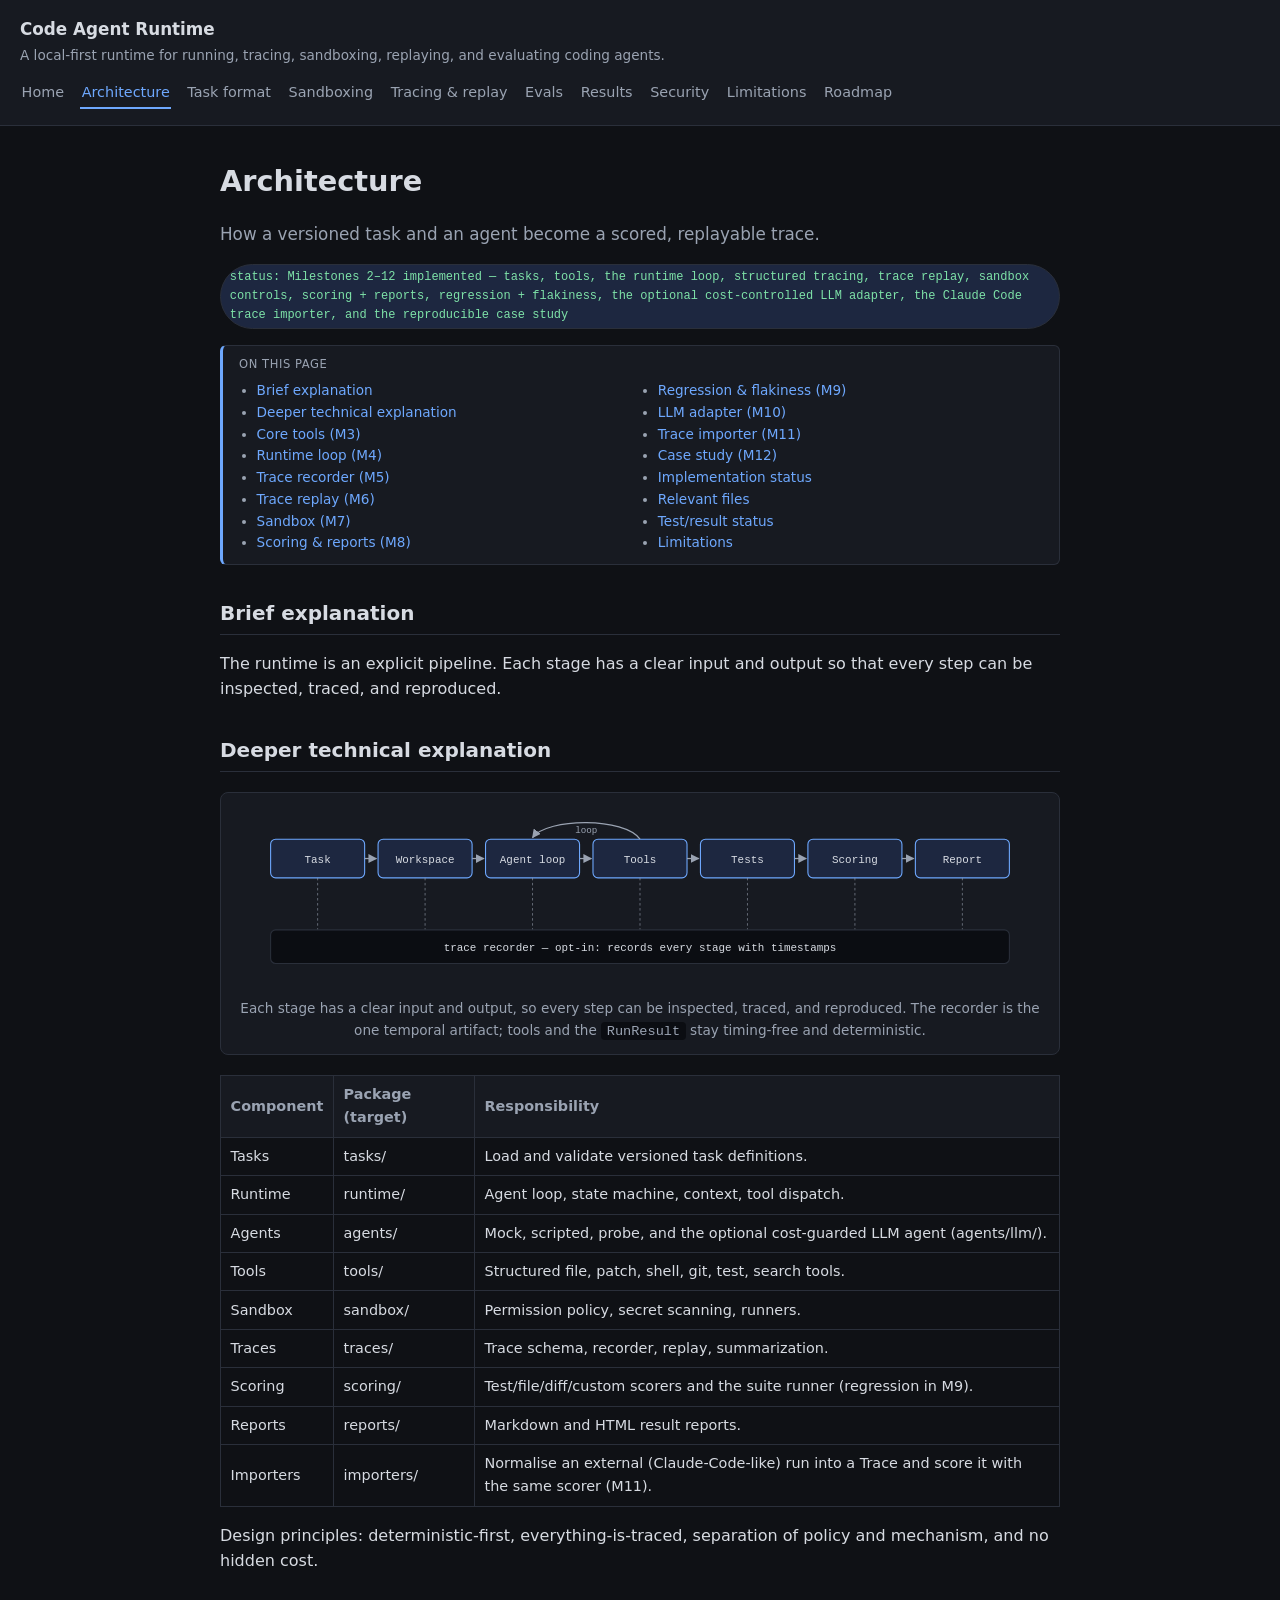
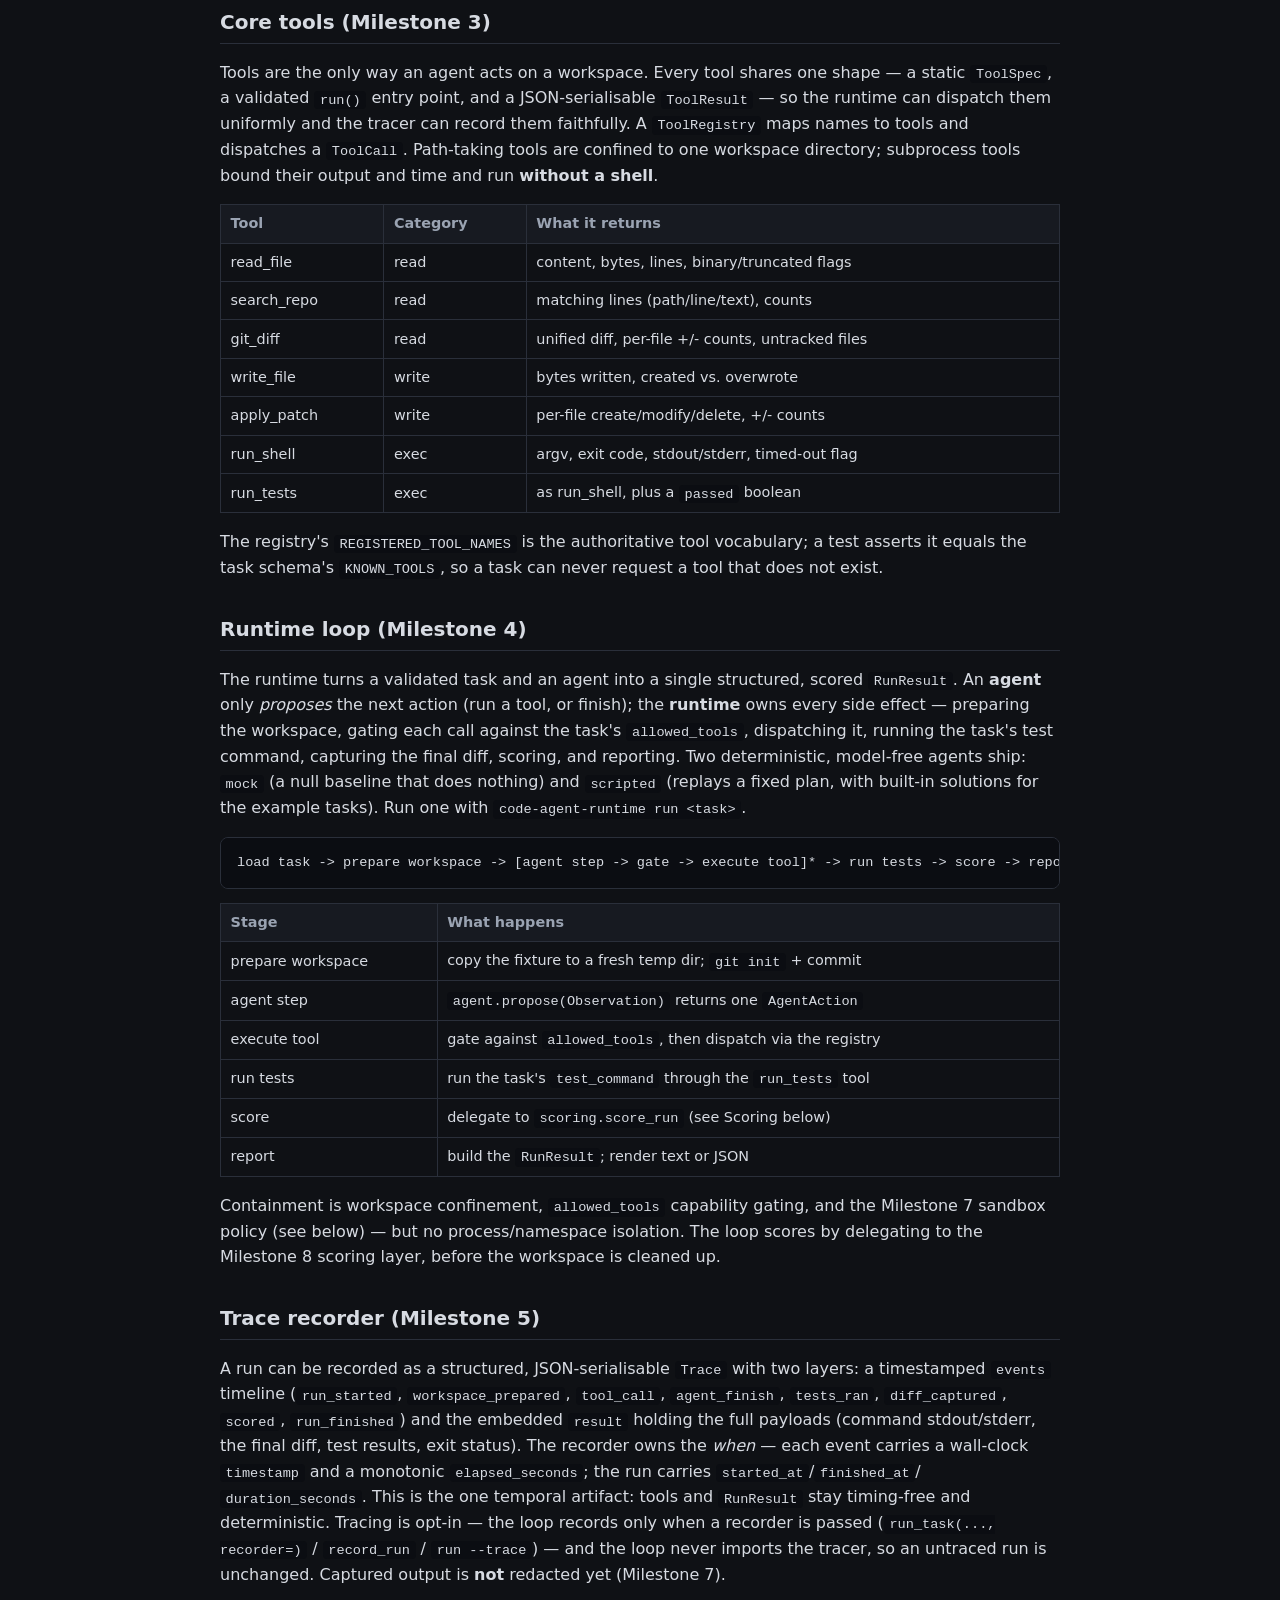
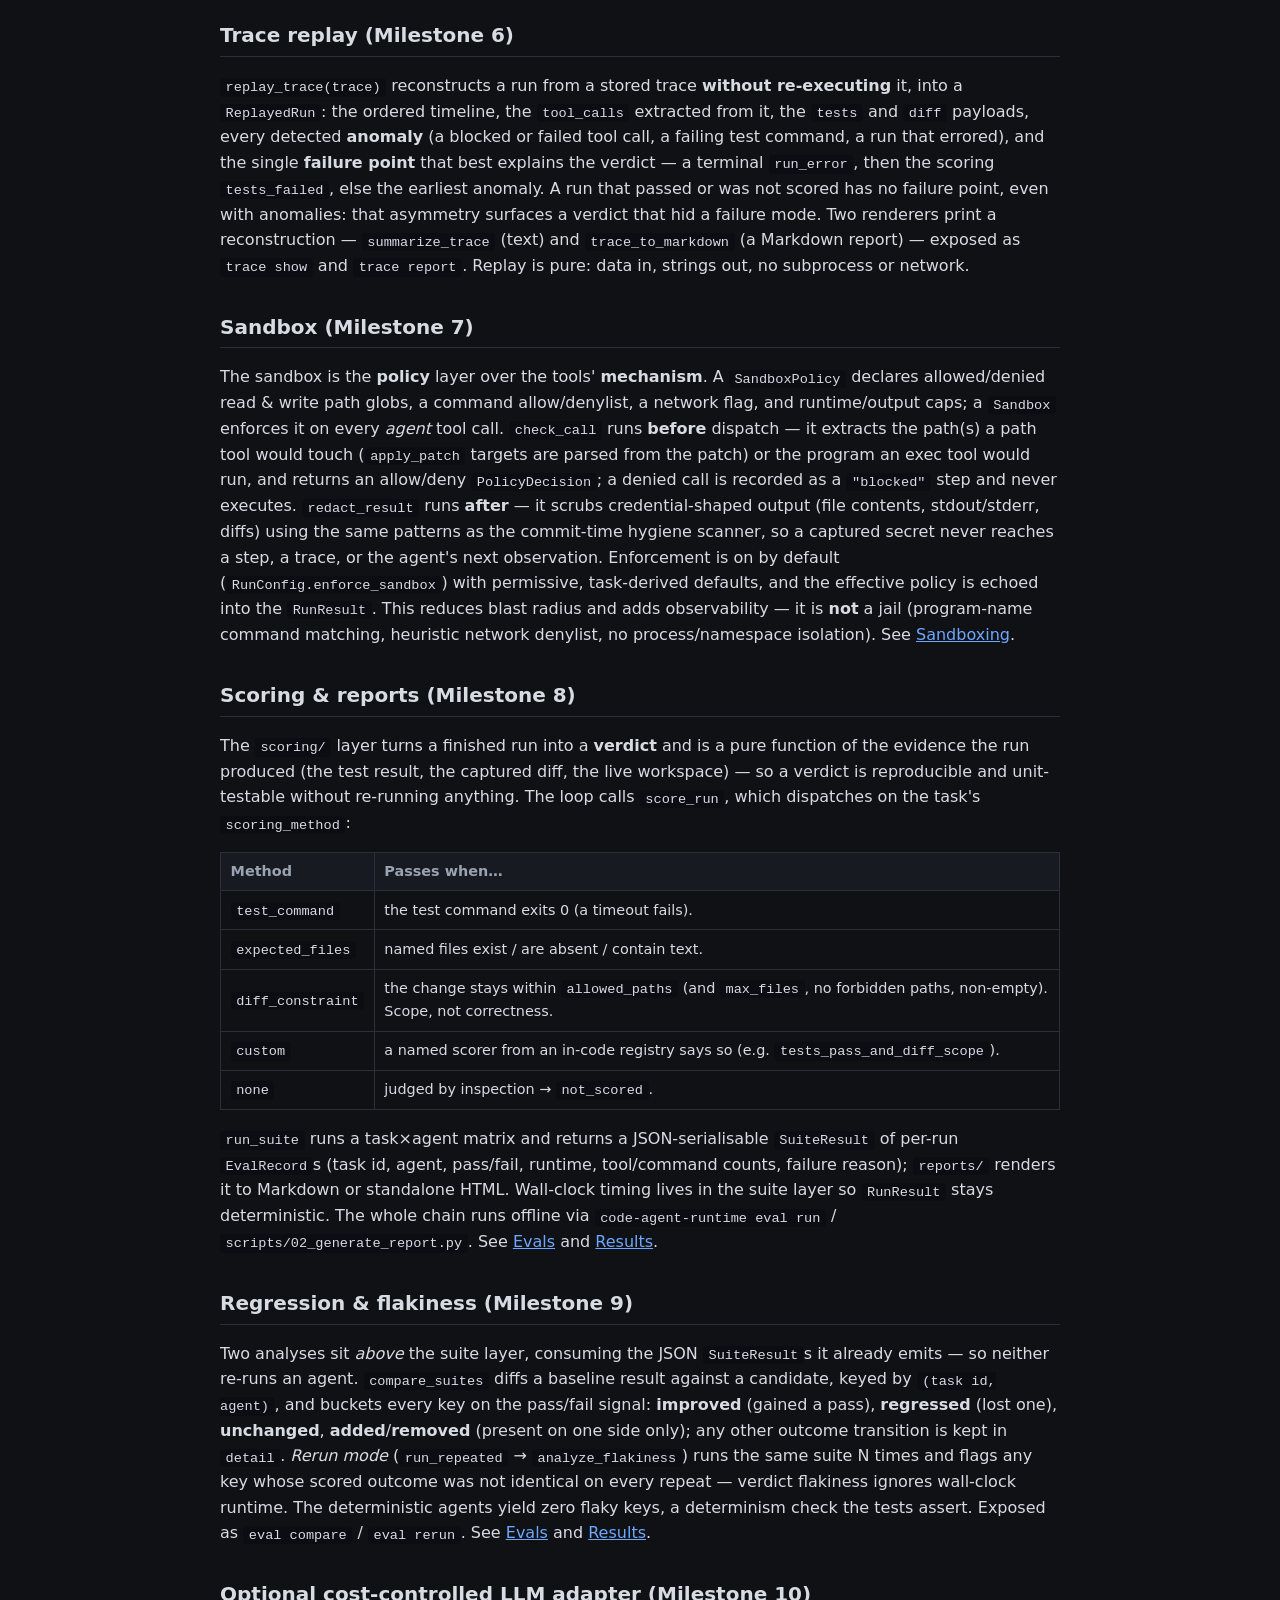
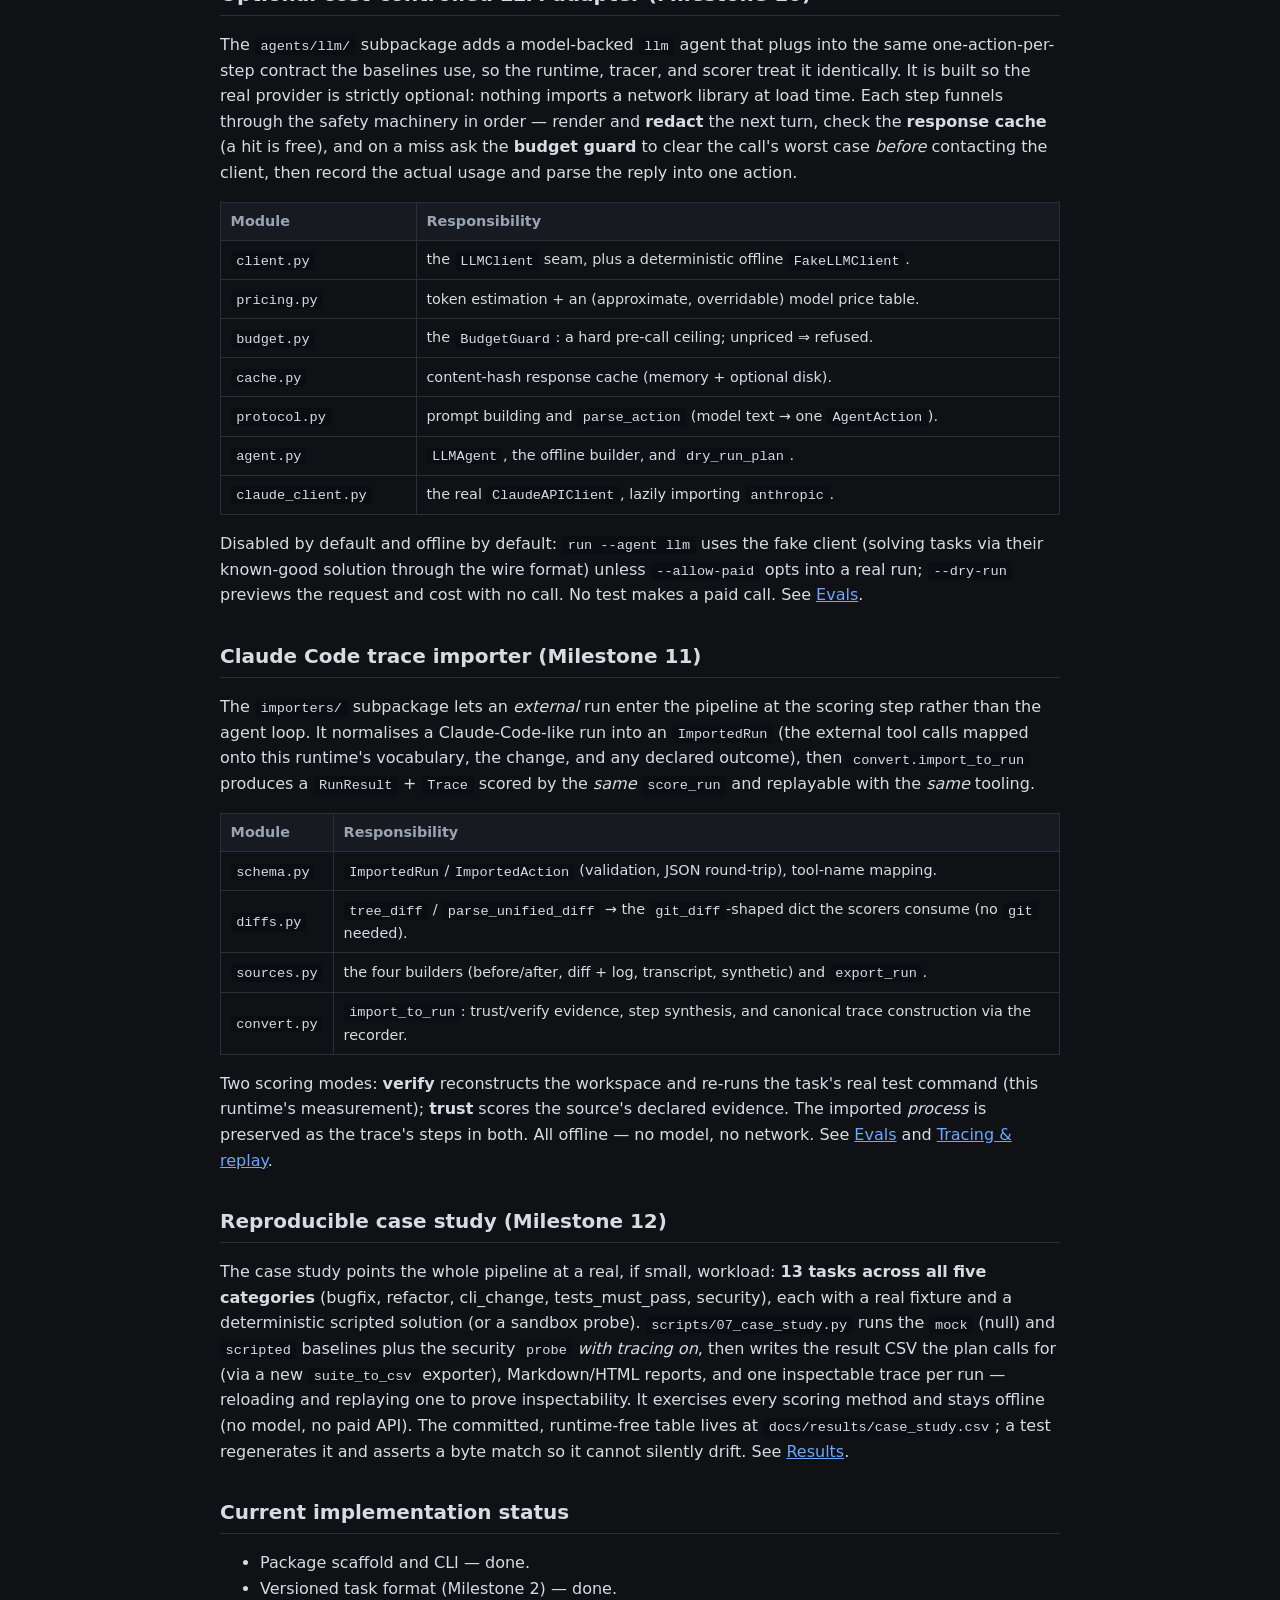
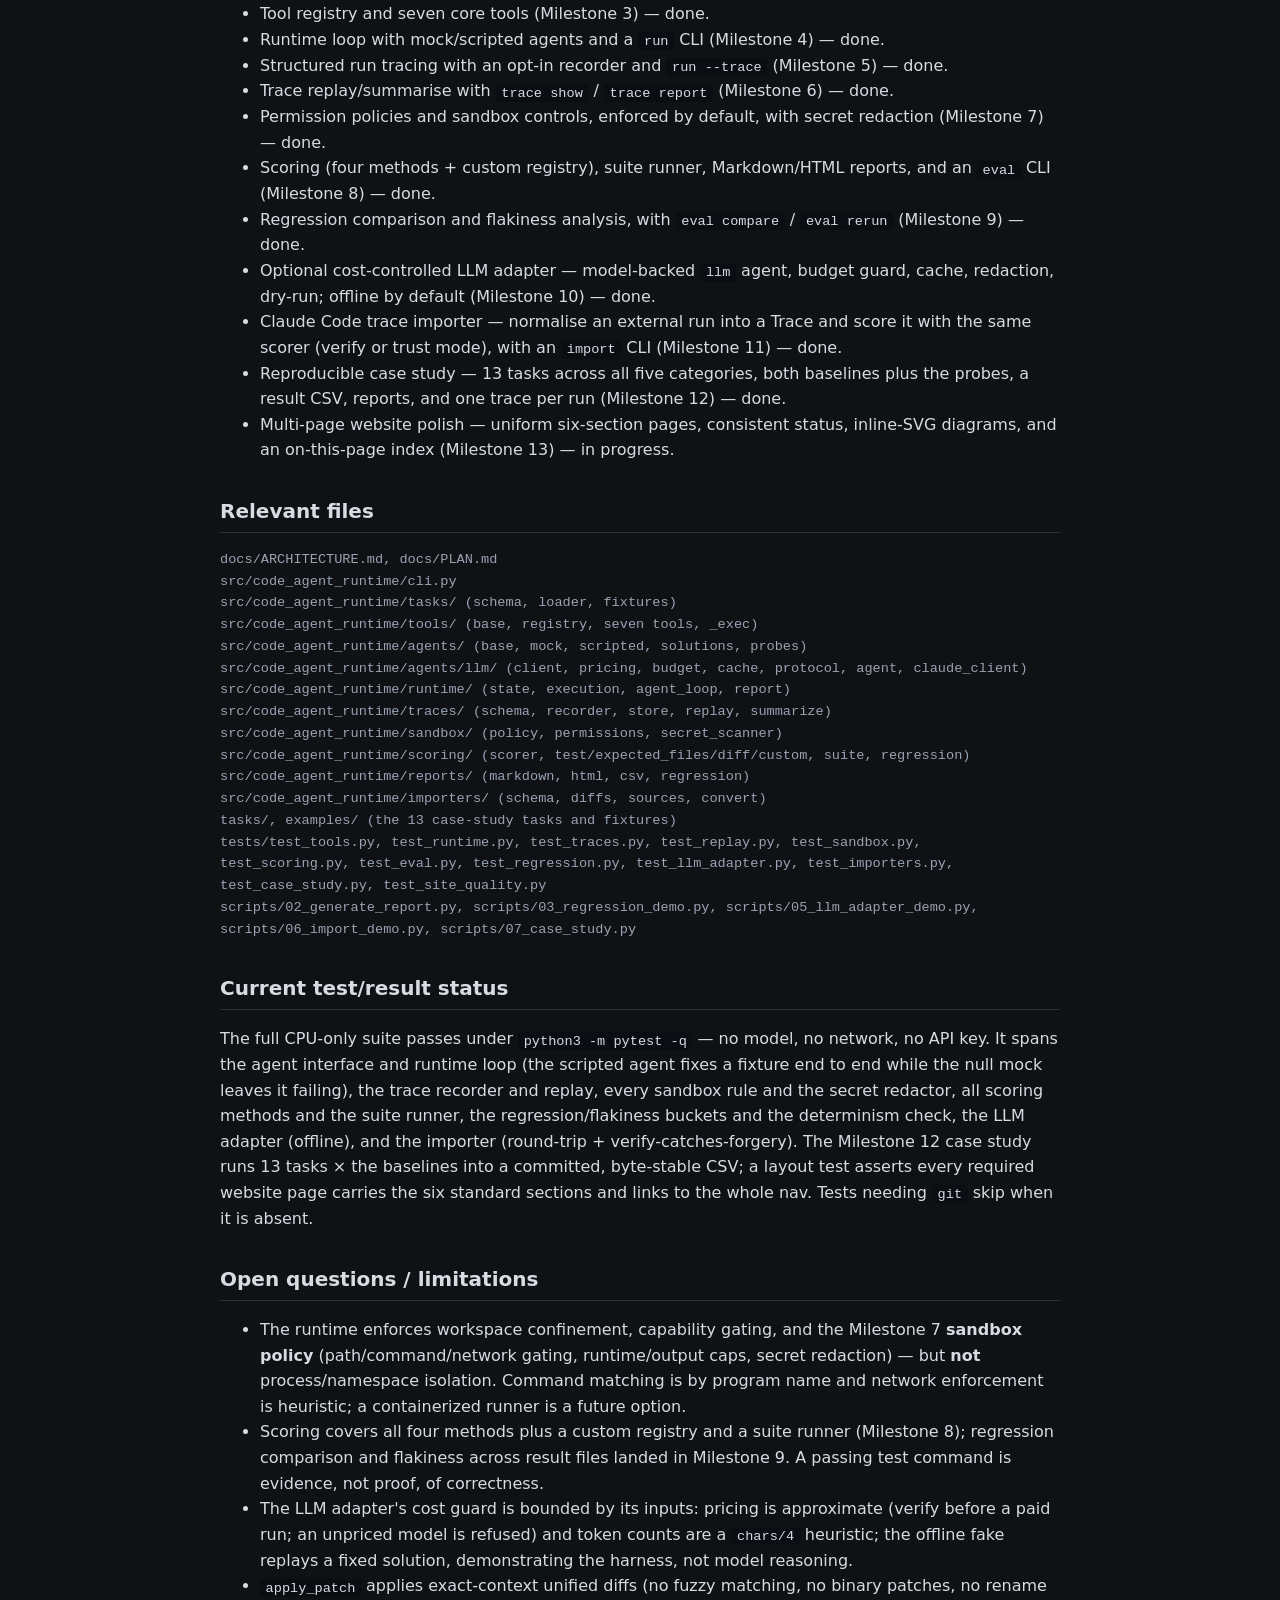
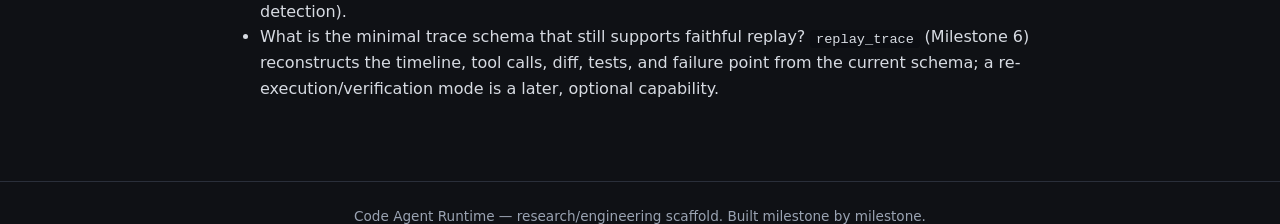
==== commit 76eb6dd8: "Polish multi-page project website Milestone 13: make the ten-page static website serious, navigable," ====
--- a/site/architecture.html
+++ b/site/architecture.html
@@ -26,15 +26,80 @@
 <main>
   <h1>Architecture</h1>
   <p class="lede">How a versioned task and an agent become a scored, replayable trace.</p>
-  <p><span class="status done">status: Milestone 11 — tasks, tools, the runtime loop, structured tracing, trace replay, sandbox controls, scoring + reports, regression + flakiness, the optional cost-controlled LLM adapter, and the Claude Code trace importer implemented</span></p>
-
-  <h2>Brief explanation</h2>
+  <p><span class="status done">status: Milestones 2–12 implemented — tasks, tools, the runtime loop, structured tracing, trace replay, sandbox controls, scoring + reports, regression + flakiness, the optional cost-controlled LLM adapter, the Claude Code trace importer, and the reproducible case study</span></p>
+
+  <nav class="toc" aria-label="On this page">
+    <div class="toc-title">On this page</div>
+    <ul>
+      <li><a href="#brief">Brief explanation</a></li>
+      <li><a href="#deeper">Deeper technical explanation</a></li>
+      <li><a href="#tools">Core tools (M3)</a></li>
+      <li><a href="#loop">Runtime loop (M4)</a></li>
+      <li><a href="#recorder">Trace recorder (M5)</a></li>
+      <li><a href="#replay">Trace replay (M6)</a></li>
+      <li><a href="#sandbox">Sandbox (M7)</a></li>
+      <li><a href="#scoring">Scoring &amp; reports (M8)</a></li>
+      <li><a href="#regression">Regression &amp; flakiness (M9)</a></li>
+      <li><a href="#llm">LLM adapter (M10)</a></li>
+      <li><a href="#importer">Trace importer (M11)</a></li>
+      <li><a href="#case-study">Case study (M12)</a></li>
+      <li><a href="#status">Implementation status</a></li>
+      <li><a href="#files">Relevant files</a></li>
+      <li><a href="#tests">Test/result status</a></li>
+      <li><a href="#limits">Limitations</a></li>
+    </ul>
+  </nav>
+
+  <h2 id="brief">Brief explanation</h2>
   <p>The runtime is an explicit pipeline. Each stage has a clear input and output so that
   every step can be inspected, traced, and reproduced.</p>
 
-  <h2>Deeper technical explanation</h2>
-  <pre><code>task -&gt; workspace -&gt; agent loop -&gt; tools -&gt; tests -&gt; scoring -&gt; report
-                         \__ trace recorder __/</code></pre>
+  <h2 id="deeper">Deeper technical explanation</h2>
+  <figure class="diagram">
+    <svg viewBox="0 0 960 214" role="img" aria-labelledby="apipe-t apipe-d">
+      <title id="apipe-t">The runtime pipeline</title>
+      <desc id="apipe-d">A versioned task flows through workspace preparation, the agent loop and tools, test execution, scoring, and a report; an opt-in trace recorder captures every stage.</desc>
+      <defs>
+        <marker id="ar" viewBox="0 0 10 10" refX="9" refY="5" markerWidth="7" markerHeight="7" orient="auto-start-reverse">
+          <path d="M0,0 L10,5 L0,10 z" class="d-fill-muted"/>
+        </marker>
+      </defs>
+      <rect class="d-box" x="40"  y="36" width="112" height="46" rx="6"/>
+      <rect class="d-box" x="168" y="36" width="112" height="46" rx="6"/>
+      <rect class="d-box" x="296" y="36" width="112" height="46" rx="6"/>
+      <rect class="d-box" x="424" y="36" width="112" height="46" rx="6"/>
+      <rect class="d-box" x="552" y="36" width="112" height="46" rx="6"/>
+      <rect class="d-box" x="680" y="36" width="112" height="46" rx="6"/>
+      <rect class="d-box" x="808" y="36" width="112" height="46" rx="6"/>
+      <text class="d-label" x="96"  y="64" text-anchor="middle">Task</text>
+      <text class="d-label" x="224" y="64" text-anchor="middle">Workspace</text>
+      <text class="d-label" x="352" y="64" text-anchor="middle">Agent loop</text>
+      <text class="d-label" x="480" y="64" text-anchor="middle">Tools</text>
+      <text class="d-label" x="608" y="64" text-anchor="middle">Tests</text>
+      <text class="d-label" x="736" y="64" text-anchor="middle">Scoring</text>
+      <text class="d-label" x="864" y="64" text-anchor="middle">Report</text>
+      <line class="d-edge" x1="152" y1="59" x2="166" y2="59" marker-end="url(#ar)"/>
+      <line class="d-edge" x1="280" y1="59" x2="294" y2="59" marker-end="url(#ar)"/>
+      <line class="d-edge" x1="408" y1="59" x2="422" y2="59" marker-end="url(#ar)"/>
+      <line class="d-edge" x1="536" y1="59" x2="550" y2="59" marker-end="url(#ar)"/>
+      <line class="d-edge" x1="664" y1="59" x2="678" y2="59" marker-end="url(#ar)"/>
+      <line class="d-edge" x1="792" y1="59" x2="806" y2="59" marker-end="url(#ar)"/>
+      <path class="d-edge" d="M 480 36 C 462 10, 370 10, 352 34" marker-end="url(#ar)"/>
+      <text class="d-sub" x="416" y="28" text-anchor="middle">loop</text>
+      <line class="d-edge-dashed" x1="96"  y1="82" x2="96"  y2="144"/>
+      <line class="d-edge-dashed" x1="224" y1="82" x2="224" y2="144"/>
+      <line class="d-edge-dashed" x1="352" y1="82" x2="352" y2="144"/>
+      <line class="d-edge-dashed" x1="480" y1="82" x2="480" y2="144"/>
+      <line class="d-edge-dashed" x1="608" y1="82" x2="608" y2="144"/>
+      <line class="d-edge-dashed" x1="736" y1="82" x2="736" y2="144"/>
+      <line class="d-edge-dashed" x1="864" y1="82" x2="864" y2="144"/>
+      <rect class="d-box-muted" x="40" y="144" width="880" height="40" rx="6"/>
+      <text class="d-label" x="480" y="169" text-anchor="middle">trace recorder — opt-in: records every stage with timestamps</text>
+    </svg>
+    <figcaption>Each stage has a clear input and output, so every step can be inspected,
+    traced, and reproduced. The recorder is the one temporal artifact; tools and the
+    <code>RunResult</code> stay timing-free and deterministic.</figcaption>
+  </figure>
   <table>
     <tr><th>Component</th><th>Package (target)</th><th>Responsibility</th></tr>
     <tr><td>Tasks</td><td>tasks/</td><td>Load and validate versioned task definitions.</td></tr>
@@ -50,7 +115,7 @@
   <p>Design principles: deterministic-first, everything-is-traced, separation of policy and
   mechanism, and no hidden cost.</p>
 
-  <h2>Core tools (Milestone 3)</h2>
+  <h2 id="tools">Core tools (Milestone 3)</h2>
   <p>Tools are the only way an agent acts on a workspace. Every tool shares one shape — a
   static <code>ToolSpec</code>, a validated <code>run()</code> entry point, and a
   JSON-serialisable <code>ToolResult</code> — so the runtime can dispatch them uniformly and
@@ -72,7 +137,7 @@
   a test asserts it equals the task schema's <code>KNOWN_TOOLS</code>, so a task can never
   request a tool that does not exist.</p>
 
-  <h2>Runtime loop (Milestone 4)</h2>
+  <h2 id="loop">Runtime loop (Milestone 4)</h2>
   <p>The runtime turns a validated task and an agent into a single structured, scored
   <code>RunResult</code>. An <strong>agent</strong> only <em>proposes</em> the next action
   (run a tool, or finish); the <strong>runtime</strong> owns every side effect — preparing
@@ -95,7 +160,7 @@
   Milestone 7 sandbox policy (see below) — but no process/namespace isolation. The loop scores by
   delegating to the Milestone 8 scoring layer, before the workspace is cleaned up.</p>
 
-  <h2>Trace recorder (Milestone 5)</h2>
+  <h2 id="recorder">Trace recorder (Milestone 5)</h2>
   <p>A run can be recorded as a structured, JSON-serialisable <code>Trace</code> with two
   layers: a timestamped <code>events</code> timeline (<code>run_started</code>,
   <code>workspace_prepared</code>, <code>tool_call</code>, <code>agent_finish</code>,
@@ -111,7 +176,7 @@
   so an untraced run is unchanged. Captured output is <strong>not</strong> redacted yet
   (Milestone 7).</p>
 
-  <h2>Trace replay (Milestone 6)</h2>
+  <h2 id="replay">Trace replay (Milestone 6)</h2>
   <p><code>replay_trace(trace)</code> reconstructs a run from a stored trace
   <strong>without re-executing</strong> it, into a <code>ReplayedRun</code>: the ordered
   timeline, the <code>tool_calls</code> extracted from it, the <code>tests</code> and
@@ -124,7 +189,7 @@
   <code>trace_to_markdown</code> (a Markdown report) — exposed as <code>trace show</code> and
   <code>trace report</code>. Replay is pure: data in, strings out, no subprocess or network.</p>
 
-  <h2>Sandbox (Milestone 7)</h2>
+  <h2 id="sandbox">Sandbox (Milestone 7)</h2>
   <p>The sandbox is the <strong>policy</strong> layer over the tools' <strong>mechanism</strong>.
   A <code>SandboxPolicy</code> declares allowed/denied read &amp; write path globs, a command
   allow/denylist, a network flag, and runtime/output caps; a <code>Sandbox</code> enforces it on
@@ -140,7 +205,7 @@
   adds observability — it is <strong>not</strong> a jail (program-name command matching, heuristic
   network denylist, no process/namespace isolation). See <a href="sandboxing.html">Sandboxing</a>.</p>
 
-  <h2>Scoring &amp; reports (Milestone 8)</h2>
+  <h2 id="scoring">Scoring &amp; reports (Milestone 8)</h2>
   <p>The <code>scoring/</code> layer turns a finished run into a <strong>verdict</strong> and is a
   pure function of the evidence the run produced (the test result, the captured diff, the live
   workspace) — so a verdict is reproducible and unit-testable without re-running anything. The loop
@@ -161,7 +226,20 @@
   <code>scripts/02_generate_report.py</code>. See <a href="evals.html">Evals</a> and
   <a href="results.html">Results</a>.</p>
 
-  <h2>Optional cost-controlled LLM adapter (Milestone 10)</h2>
+  <h2 id="regression">Regression &amp; flakiness (Milestone 9)</h2>
+  <p>Two analyses sit <em>above</em> the suite layer, consuming the JSON <code>SuiteResult</code>s
+  it already emits — so neither re-runs an agent. <code>compare_suites</code> diffs a baseline
+  result against a candidate, keyed by <code>(task id, agent)</code>, and buckets every key on the
+  pass/fail signal: <strong>improved</strong> (gained a pass), <strong>regressed</strong> (lost
+  one), <strong>unchanged</strong>, <strong>added</strong>/<strong>removed</strong> (present on one
+  side only); any other outcome transition is kept in <code>detail</code>. <em>Rerun mode</em>
+  (<code>run_repeated</code> → <code>analyze_flakiness</code>) runs the same suite N times and flags
+  any key whose scored outcome was not identical on every repeat — verdict flakiness ignores
+  wall-clock runtime. The deterministic agents yield zero flaky keys, a determinism check the tests
+  assert. Exposed as <code>eval compare</code> / <code>eval rerun</code>. See
+  <a href="evals.html">Evals</a> and <a href="results.html">Results</a>.</p>
+
+  <h2 id="llm">Optional cost-controlled LLM adapter (Milestone 10)</h2>
   <p>The <code>agents/llm/</code> subpackage adds a model-backed <code>llm</code> agent that plugs
   into the same one-action-per-step contract the baselines use, so the runtime, tracer, and scorer
   treat it identically. It is built so the real provider is strictly optional: nothing imports a
@@ -185,7 +263,7 @@
   opts into a real run; <code>--dry-run</code> previews the request and cost with no call. No test
   makes a paid call. See <a href="evals.html">Evals</a>.</p>
 
-  <h2>Claude Code trace importer (Milestone 11)</h2>
+  <h2 id="importer">Claude Code trace importer (Milestone 11)</h2>
   <p>The <code>importers/</code> subpackage lets an <em>external</em> run enter the pipeline at the
   scoring step rather than the agent loop. It normalises a Claude-Code-like run into an
   <code>ImportedRun</code> (the external tool calls mapped onto this runtime's vocabulary, the
@@ -205,7 +283,19 @@
   offline — no model, no network. See <a href="evals.html">Evals</a> and
   <a href="tracing-replay.html">Tracing &amp; replay</a>.</p>
 
-  <h2>Current implementation status</h2>
+  <h2 id="case-study">Reproducible case study (Milestone 12)</h2>
+  <p>The case study points the whole pipeline at a real, if small, workload: <strong>13 tasks
+  across all five categories</strong> (bugfix, refactor, cli_change, tests_must_pass, security),
+  each with a real fixture and a deterministic scripted solution (or a sandbox probe).
+  <code>scripts/07_case_study.py</code> runs the <code>mock</code> (null) and <code>scripted</code>
+  baselines plus the security <code>probe</code> <em>with tracing on</em>, then writes the result
+  CSV the plan calls for (via a new <code>suite_to_csv</code> exporter), Markdown/HTML reports, and
+  one inspectable trace per run — reloading and replaying one to prove inspectability. It exercises
+  every scoring method and stays offline (no model, no paid API). The committed, runtime-free table
+  lives at <code>docs/results/case_study.csv</code>; a test regenerates it and asserts a byte match
+  so it cannot silently drift. See <a href="results.html">Results</a>.</p>
+
+  <h2 id="status">Current implementation status</h2>
   <ul>
     <li>Package scaffold and CLI — done.</li>
     <li>Versioned task format (Milestone 2) — done.</li>
@@ -218,12 +308,15 @@
     <li>Regression comparison and flakiness analysis, with <code>eval compare</code> / <code>eval rerun</code> (Milestone 9) — done.</li>
     <li>Optional cost-controlled LLM adapter — model-backed <code>llm</code> agent, budget guard, cache, redaction, dry-run; offline by default (Milestone 10) — done.</li>
     <li>Claude Code trace importer — normalise an external run into a Trace and score it with the same scorer (verify or trust mode), with an <code>import</code> CLI (Milestone 11) — done.</li>
-    <li>Reproducible case study and later milestones — pending.</li>
+    <li>Reproducible case study — 13 tasks across all five categories, both baselines plus the
+      probes, a result CSV, reports, and one trace per run (Milestone 12) — done.</li>
+    <li>Multi-page website polish — uniform six-section pages, consistent status, inline-SVG
+      diagrams, and an on-this-page index (Milestone 13) — in progress.</li>
   </ul>
 
-  <h2>Relevant files</h2>
+  <h2 id="files">Relevant files</h2>
   <ul class="files">
-    <li>docs/ARCHITECTURE.md</li>
+    <li>docs/ARCHITECTURE.md, docs/PLAN.md</li>
     <li>src/code_agent_runtime/cli.py</li>
     <li>src/code_agent_runtime/tasks/ (schema, loader, fixtures)</li>
     <li>src/code_agent_runtime/tools/ (base, registry, seven tools, _exec)</li>
@@ -233,29 +326,33 @@
     <li>src/code_agent_runtime/traces/ (schema, recorder, store, replay, summarize)</li>
     <li>src/code_agent_runtime/sandbox/ (policy, permissions, secret_scanner)</li>
     <li>src/code_agent_runtime/scoring/ (scorer, test/expected_files/diff/custom, suite, regression)</li>
-    <li>src/code_agent_runtime/reports/ (markdown, html, regression)</li>
+    <li>src/code_agent_runtime/reports/ (markdown, html, csv, regression)</li>
     <li>src/code_agent_runtime/importers/ (schema, diffs, sources, convert)</li>
-    <li>tests/test_tools.py, test_runtime.py, test_traces.py, test_replay.py, test_sandbox.py, test_scoring.py, test_eval.py, test_regression.py, test_llm_adapter.py, test_importers.py</li>
-    <li>scripts/02_generate_report.py, scripts/03_regression_demo.py, scripts/05_llm_adapter_demo.py, scripts/06_import_demo.py, docs/PLAN.md</li>
+    <li>tasks/, examples/ (the 13 case-study tasks and fixtures)</li>
+    <li>tests/test_tools.py, test_runtime.py, test_traces.py, test_replay.py, test_sandbox.py, test_scoring.py, test_eval.py, test_regression.py, test_llm_adapter.py, test_importers.py, test_case_study.py, test_site_quality.py</li>
+    <li>scripts/02_generate_report.py, scripts/03_regression_demo.py, scripts/05_llm_adapter_demo.py, scripts/06_import_demo.py, scripts/07_case_study.py</li>
   </ul>
 
-  <h2>Current test/result status</h2>
-  <p>Scaffold-layout, task-format, tool, and runtime tests pass under
-  <code>python3 -m pytest -q</code>. <code>tests/test_runtime.py</code> covers the agent
-  interface, workspace preparation, allowed-tool gating, scoring, and full runs: the scripted
-  agent fixes the <code>tiny_python_bug</code> fixture end to end (failing → passing) and the
-  final diff is captured, while the mock agent leaves it failing. Tests needing <code>git</code>
+  <h2 id="tests">Current test/result status</h2>
+  <p>The full CPU-only suite passes under <code>python3 -m pytest -q</code> — no model, no
+  network, no API key. It spans the agent interface and runtime loop (the scripted agent fixes a
+  fixture end to end while the null mock leaves it failing), the trace recorder and replay, every
+  sandbox rule and the secret redactor, all scoring methods and the suite runner, the
+  regression/flakiness buckets and the determinism check, the LLM adapter (offline), and the
+  importer (round-trip + verify-catches-forgery). The Milestone 12 case study runs 13 tasks × the
+  baselines into a committed, byte-stable CSV; a layout test asserts every required website page
+  carries the six standard sections and links to the whole nav. Tests needing <code>git</code>
   skip when it is absent.</p>
 
-  <h2>Open questions / limitations</h2>
+  <h2 id="limits">Open questions / limitations</h2>
   <ul>
     <li>The runtime enforces workspace confinement, capability gating, and the Milestone 7
       <strong>sandbox policy</strong> (path/command/network gating, runtime/output caps, secret
       redaction) — but <strong>not</strong> process/namespace isolation. Command matching is by
       program name and network enforcement is heuristic; a containerized runner is a future option.</li>
     <li>Scoring covers all four methods plus a custom registry and a suite runner (Milestone 8);
-      regression comparison and flakiness across result files is Milestone 9. A passing test command
-      is evidence, not proof, of correctness.</li>
+      regression comparison and flakiness across result files landed in Milestone 9. A passing test
+      command is evidence, not proof, of correctness.</li>
     <li>The LLM adapter's cost guard is bounded by its inputs: pricing is approximate (verify before
       a paid run; an unpriced model is refused) and token counts are a <code>chars/4</code> heuristic;
       the offline fake replays a fixed solution, demonstrating the harness, not model reasoning.</li>
--- a/site/style.css
+++ b/site/style.css
@@ -140,3 +140,59 @@
   padding: 1.5rem 1.25rem;
   text-align: center;
 }
+
+/* --- Milestone 13: diagrams, figures, and in-page navigation --- */
+
+h2[id], h3[id] { scroll-margin-top: 1rem; }
+
+figure.diagram {
+  margin: 1.25rem 0;
+  padding: 1rem 1rem 0.75rem;
+  background: var(--panel);
+  border: 1px solid var(--border);
+  border-radius: 8px;
+}
+figure.diagram svg { display: block; width: 100%; height: auto; }
+figure.diagram figcaption {
+  color: var(--muted);
+  font-size: 0.85rem;
+  margin-top: 0.6rem;
+  text-align: center;
+}
+
+/* SVG diagram primitives, referenced by class from the inline <svg> markup.
+   CSS custom properties resolve on inline SVG, so diagrams stay on-theme. */
+.d-box { fill: var(--accent-soft); stroke: var(--accent); stroke-width: 1.3; }
+.d-box-muted { fill: #0b0d12; stroke: var(--border); stroke-width: 1.3; }
+.d-box-ok { fill: #11261a; stroke: var(--ok); stroke-width: 1.3; }
+.d-box-warn { fill: #2a2410; stroke: var(--warn); stroke-width: 1.3; }
+.d-label { fill: var(--text); font-family: var(--mono); font-size: 13px; }
+.d-sub { fill: var(--muted); font-family: var(--mono); font-size: 11px; }
+.d-edge { stroke: var(--muted); stroke-width: 1.5; fill: none; }
+.d-edge-dashed { stroke: var(--muted); stroke-width: 1; fill: none; stroke-dasharray: 3 3; opacity: 0.7; }
+.d-edge-ok { stroke: var(--ok); stroke-width: 1.5; fill: none; }
+.d-edge-warn { stroke: var(--warn); stroke-width: 1.5; fill: none; }
+.d-fill-muted { fill: var(--muted); }
+.d-fill-ok { fill: var(--ok); }
+.d-fill-warn { fill: var(--warn); }
+
+/* On-this-page contents for long pages. */
+nav.toc {
+  border: 1px solid var(--border);
+  border-left: 3px solid var(--accent);
+  background: var(--panel);
+  border-radius: 6px;
+  padding: 0.6rem 1rem;
+  margin: 1rem 0 0;
+}
+nav.toc .toc-title {
+  color: var(--muted);
+  font-size: 0.72rem;
+  text-transform: uppercase;
+  letter-spacing: 0.05em;
+}
+nav.toc ul { margin: 0.4rem 0 0; padding-left: 1.1rem; columns: 2; }
+nav.toc li { font-size: 0.85rem; color: var(--muted); }
+nav.toc a { text-decoration: none; }
+nav.toc a:hover { text-decoration: underline; }
+@media (max-width: 560px) { nav.toc ul { columns: 1; } }
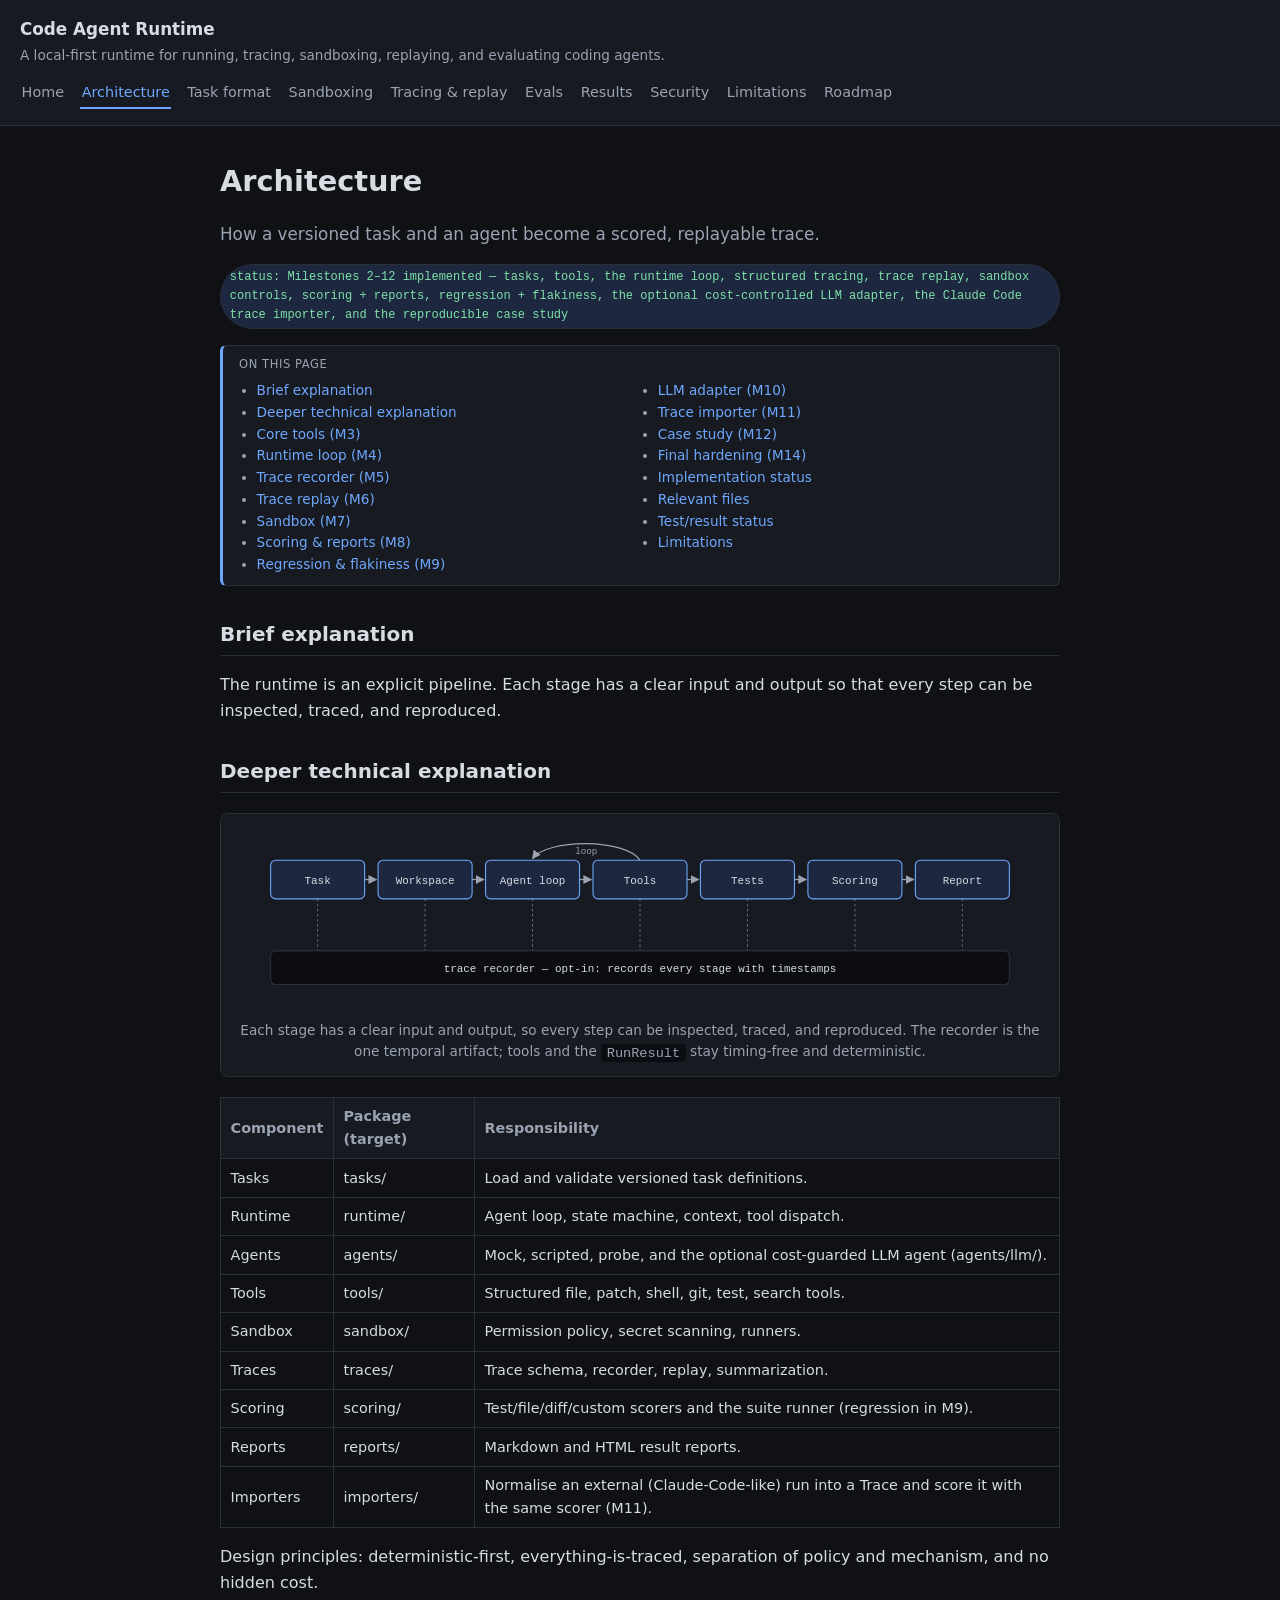
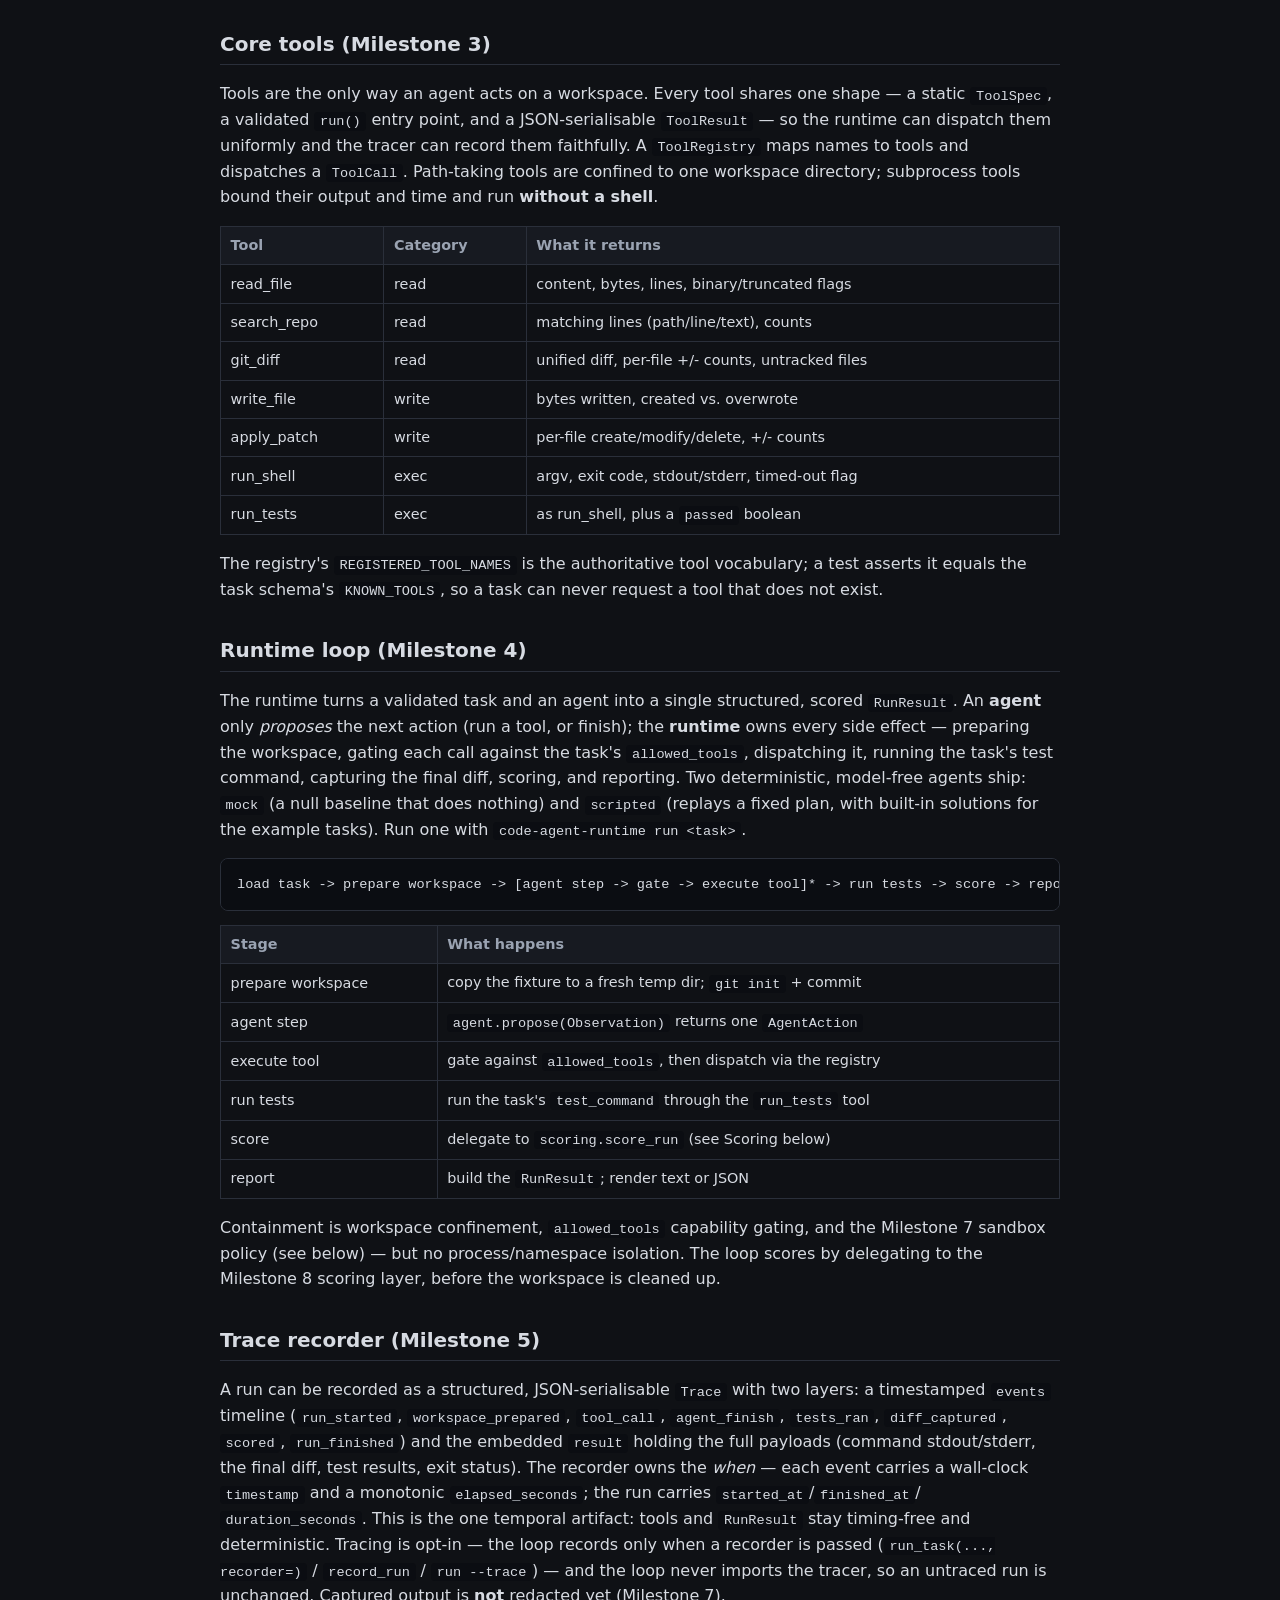
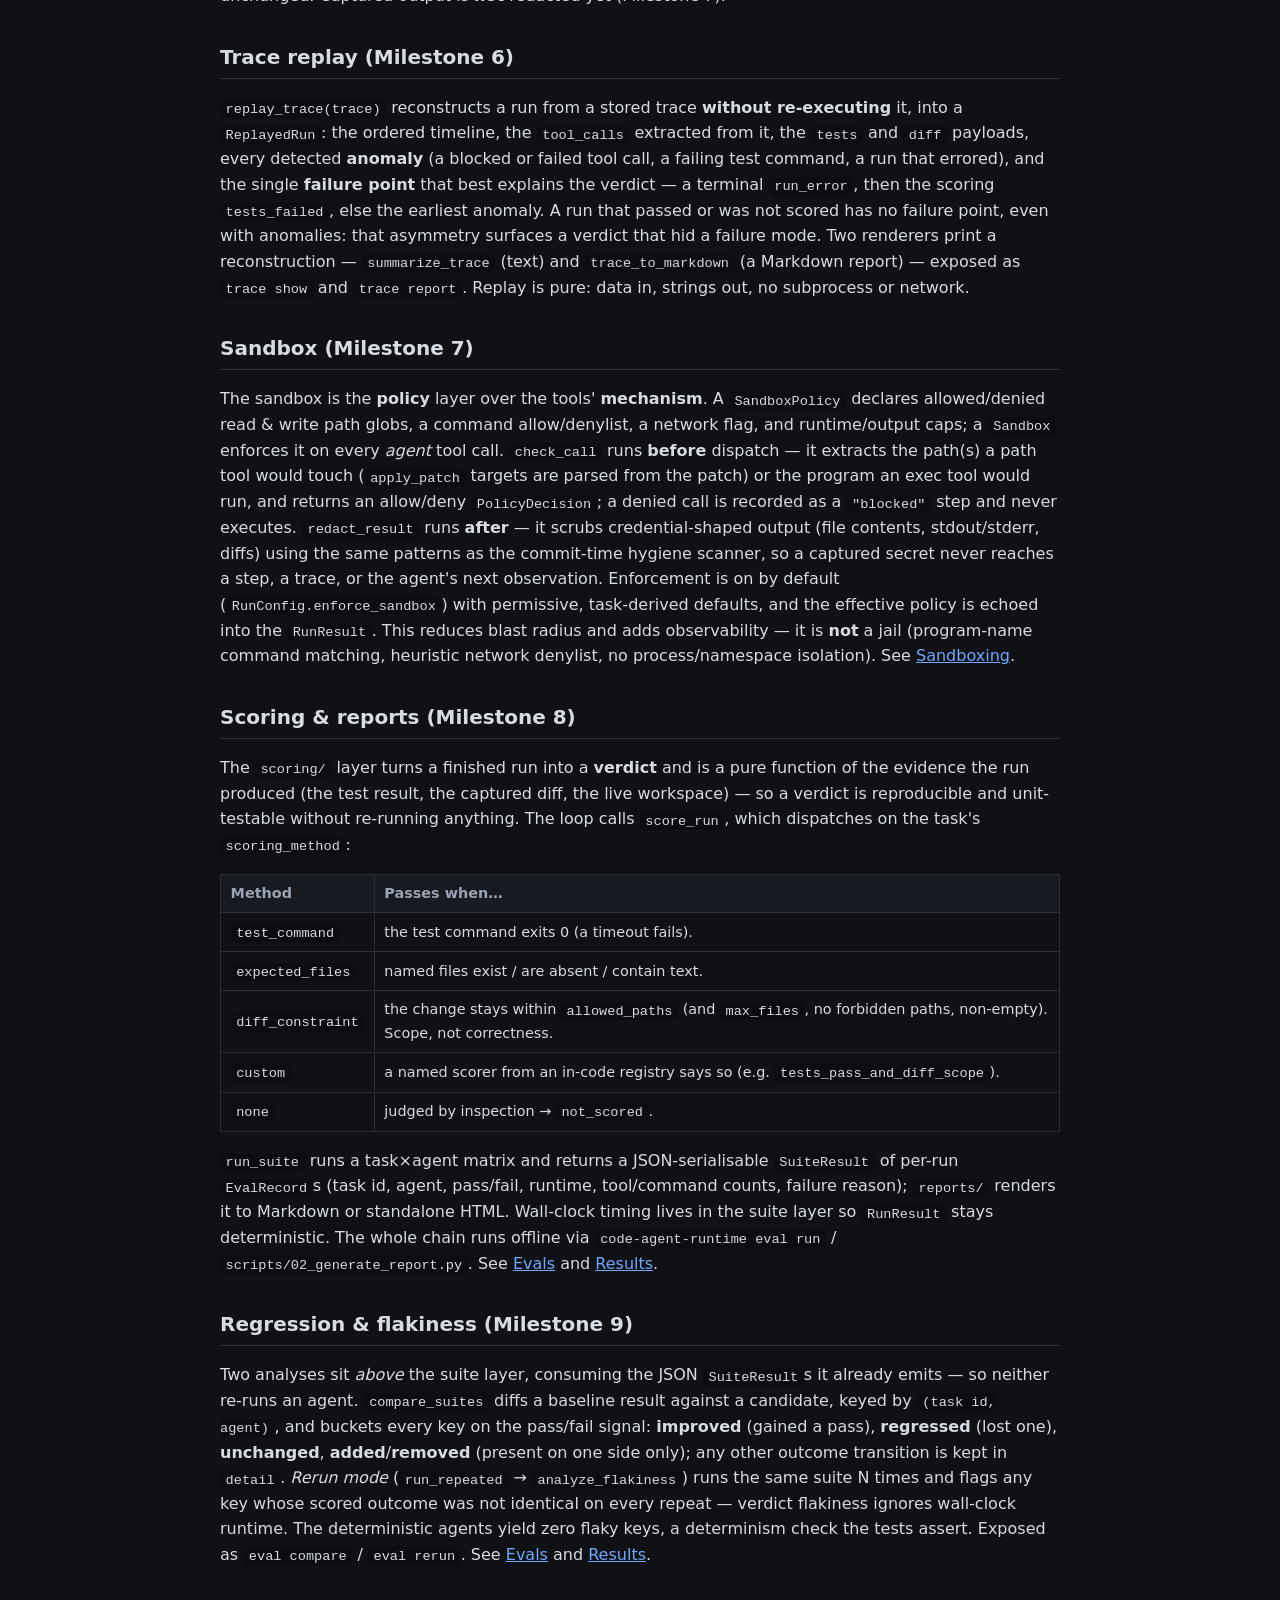
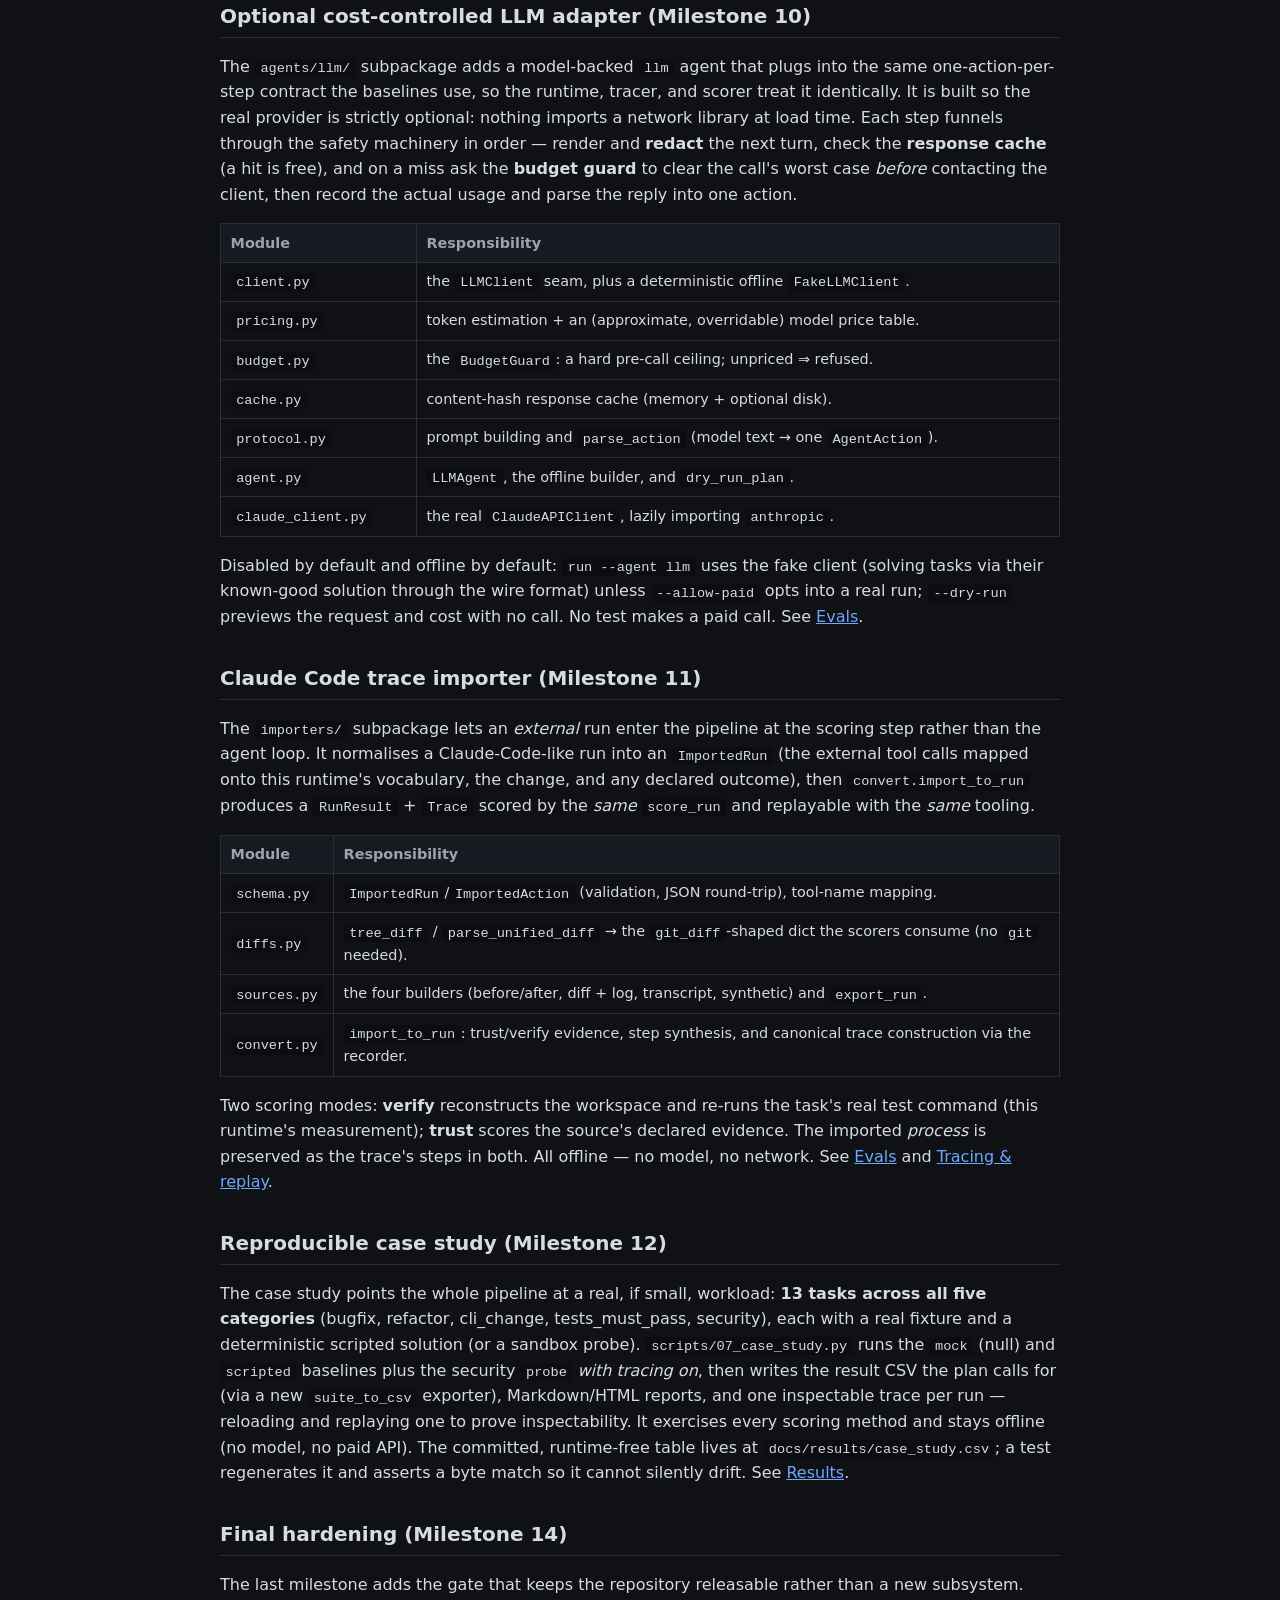
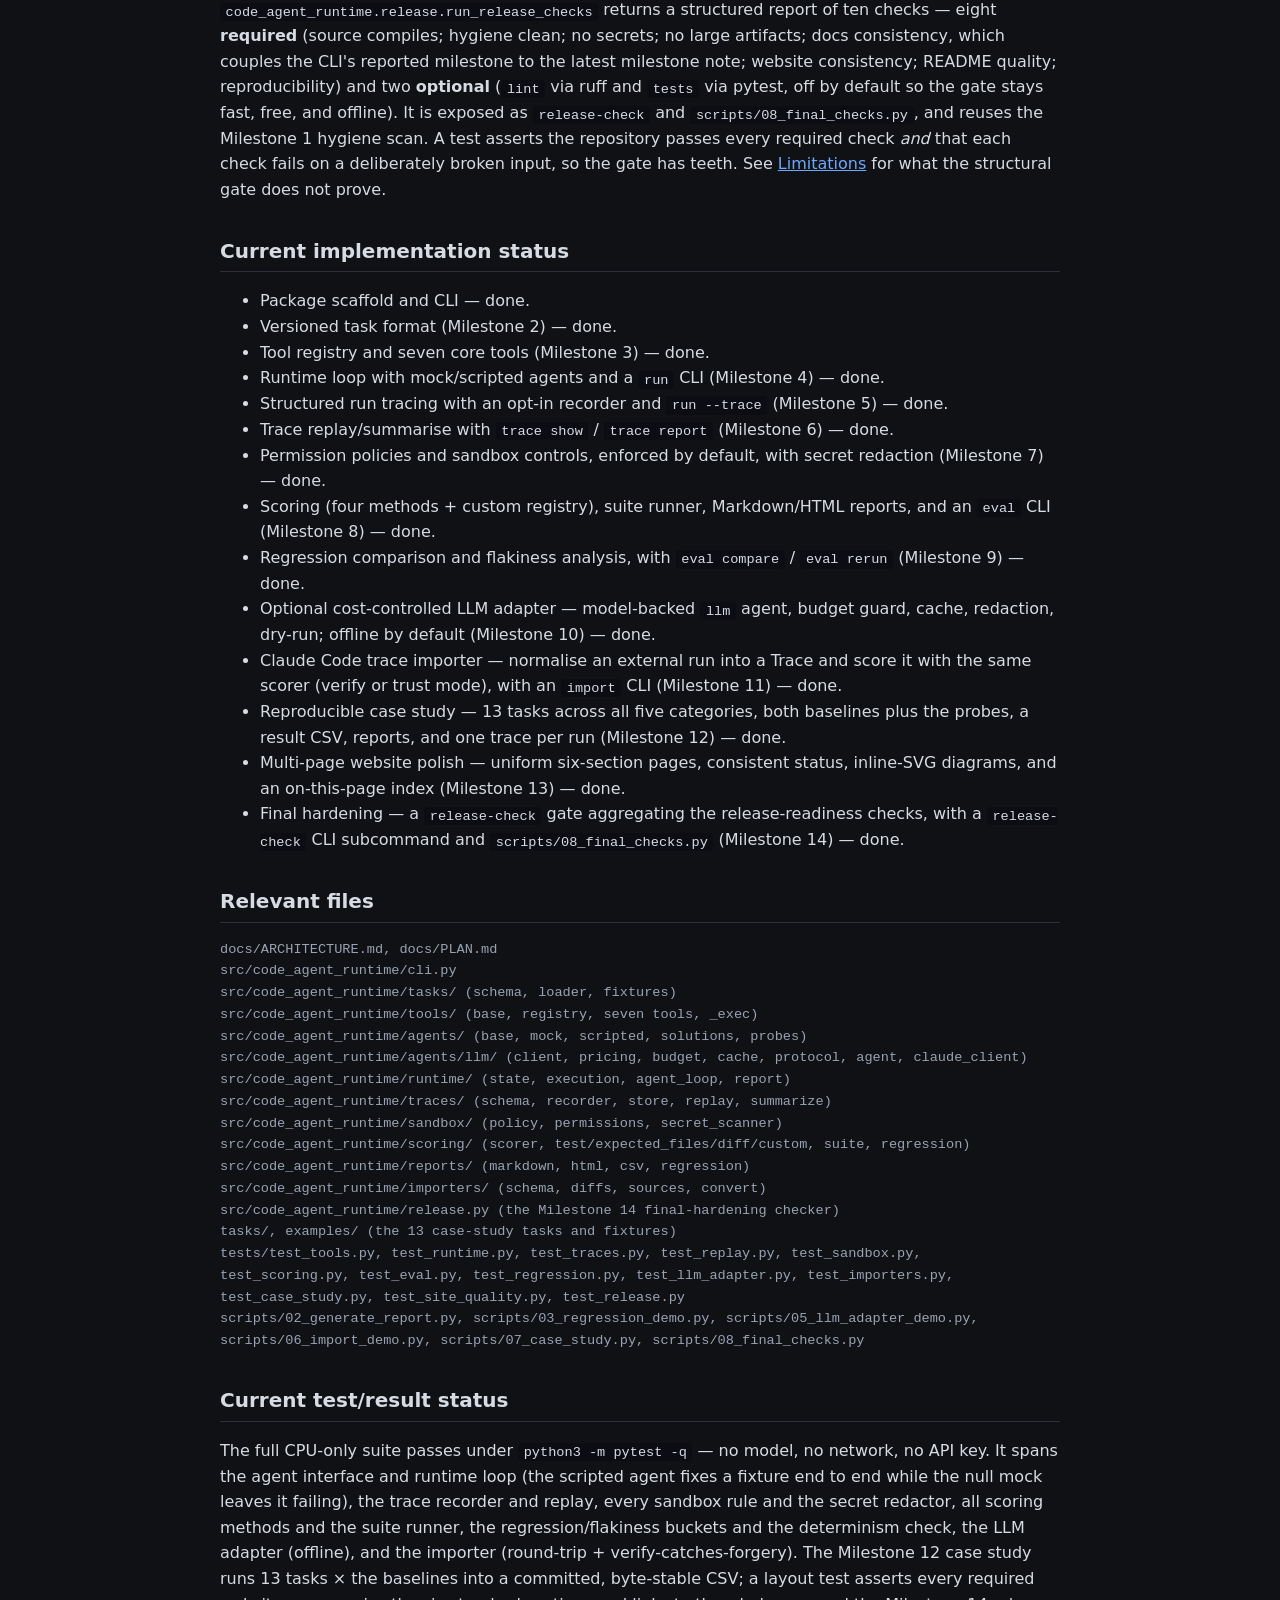
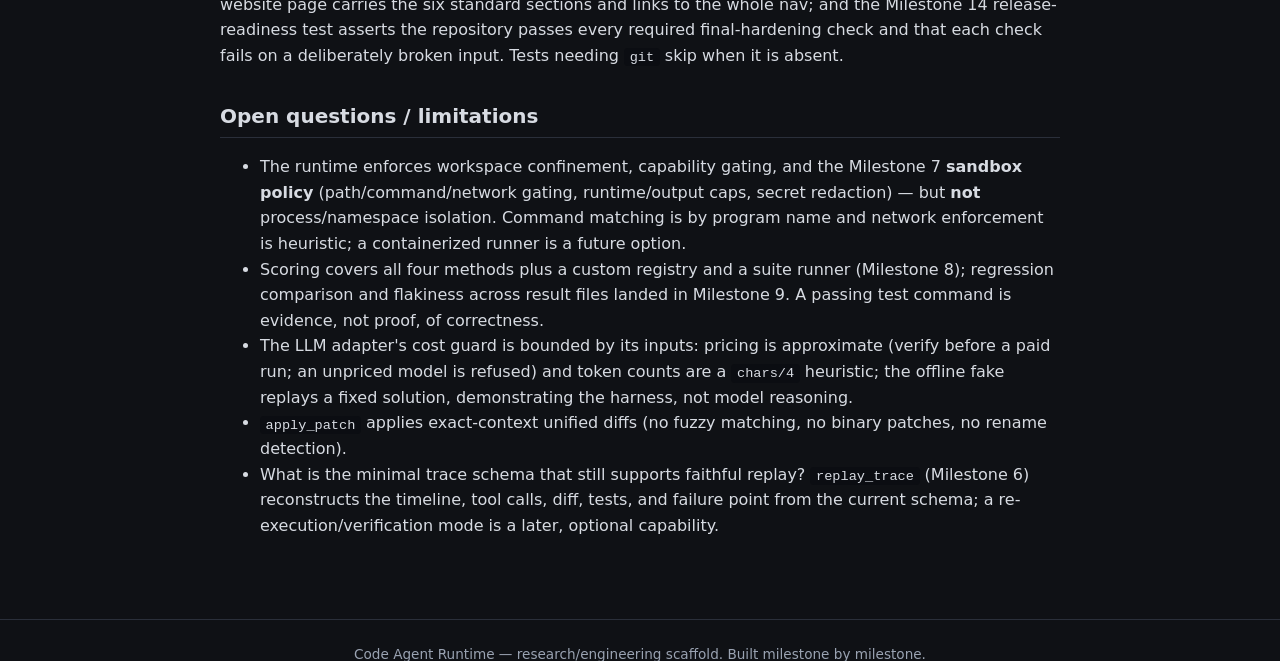
==== commit a66dd3db: "Finalize code-agent runtime research platform Milestone 14 — Final hardening. Adds the release-readi" ====
--- a/site/architecture.html
+++ b/site/architecture.html
@@ -43,6 +43,7 @@
       <li><a href="#llm">LLM adapter (M10)</a></li>
       <li><a href="#importer">Trace importer (M11)</a></li>
       <li><a href="#case-study">Case study (M12)</a></li>
+      <li><a href="#hardening">Final hardening (M14)</a></li>
       <li><a href="#status">Implementation status</a></li>
       <li><a href="#files">Relevant files</a></li>
       <li><a href="#tests">Test/result status</a></li>
@@ -295,6 +296,19 @@
   lives at <code>docs/results/case_study.csv</code>; a test regenerates it and asserts a byte match
   so it cannot silently drift. See <a href="results.html">Results</a>.</p>
 
+  <h2 id="hardening">Final hardening (Milestone 14)</h2>
+  <p>The last milestone adds the gate that keeps the repository releasable rather than a new
+  subsystem. <code>code_agent_runtime.release.run_release_checks</code> returns a structured
+  report of ten checks — eight <strong>required</strong> (source compiles; hygiene clean;
+  no secrets; no large artifacts; docs consistency, which couples the CLI's reported milestone to
+  the latest milestone note; website consistency; README quality; reproducibility) and two
+  <strong>optional</strong> (<code>lint</code> via ruff and <code>tests</code> via pytest, off by
+  default so the gate stays fast, free, and offline). It is exposed as
+  <code>release-check</code> and <code>scripts/08_final_checks.py</code>, and reuses the
+  Milestone&nbsp;1 hygiene scan. A test asserts the repository passes every required check
+  <em>and</em> that each check fails on a deliberately broken input, so the gate has teeth.
+  See <a href="limitations.html">Limitations</a> for what the structural gate does not prove.</p>
+
   <h2 id="status">Current implementation status</h2>
   <ul>
     <li>Package scaffold and CLI — done.</li>
@@ -311,7 +325,10 @@
     <li>Reproducible case study — 13 tasks across all five categories, both baselines plus the
       probes, a result CSV, reports, and one trace per run (Milestone 12) — done.</li>
     <li>Multi-page website polish — uniform six-section pages, consistent status, inline-SVG
-      diagrams, and an on-this-page index (Milestone 13) — in progress.</li>
+      diagrams, and an on-this-page index (Milestone 13) — done.</li>
+    <li>Final hardening — a <code>release-check</code> gate aggregating the release-readiness
+      checks, with a <code>release-check</code> CLI subcommand and
+      <code>scripts/08_final_checks.py</code> (Milestone 14) — done.</li>
   </ul>
 
   <h2 id="files">Relevant files</h2>
@@ -328,9 +345,10 @@
     <li>src/code_agent_runtime/scoring/ (scorer, test/expected_files/diff/custom, suite, regression)</li>
     <li>src/code_agent_runtime/reports/ (markdown, html, csv, regression)</li>
     <li>src/code_agent_runtime/importers/ (schema, diffs, sources, convert)</li>
+    <li>src/code_agent_runtime/release.py (the Milestone 14 final-hardening checker)</li>
     <li>tasks/, examples/ (the 13 case-study tasks and fixtures)</li>
-    <li>tests/test_tools.py, test_runtime.py, test_traces.py, test_replay.py, test_sandbox.py, test_scoring.py, test_eval.py, test_regression.py, test_llm_adapter.py, test_importers.py, test_case_study.py, test_site_quality.py</li>
-    <li>scripts/02_generate_report.py, scripts/03_regression_demo.py, scripts/05_llm_adapter_demo.py, scripts/06_import_demo.py, scripts/07_case_study.py</li>
+    <li>tests/test_tools.py, test_runtime.py, test_traces.py, test_replay.py, test_sandbox.py, test_scoring.py, test_eval.py, test_regression.py, test_llm_adapter.py, test_importers.py, test_case_study.py, test_site_quality.py, test_release.py</li>
+    <li>scripts/02_generate_report.py, scripts/03_regression_demo.py, scripts/05_llm_adapter_demo.py, scripts/06_import_demo.py, scripts/07_case_study.py, scripts/08_final_checks.py</li>
   </ul>
 
   <h2 id="tests">Current test/result status</h2>
@@ -341,7 +359,9 @@
   regression/flakiness buckets and the determinism check, the LLM adapter (offline), and the
   importer (round-trip + verify-catches-forgery). The Milestone 12 case study runs 13 tasks × the
   baselines into a committed, byte-stable CSV; a layout test asserts every required website page
-  carries the six standard sections and links to the whole nav. Tests needing <code>git</code>
+  carries the six standard sections and links to the whole nav; and the Milestone 14
+  release-readiness test asserts the repository passes every required final-hardening check and that
+  each check fails on a deliberately broken input. Tests needing <code>git</code>
   skip when it is absent.</p>
 
   <h2 id="limits">Open questions / limitations</h2>
